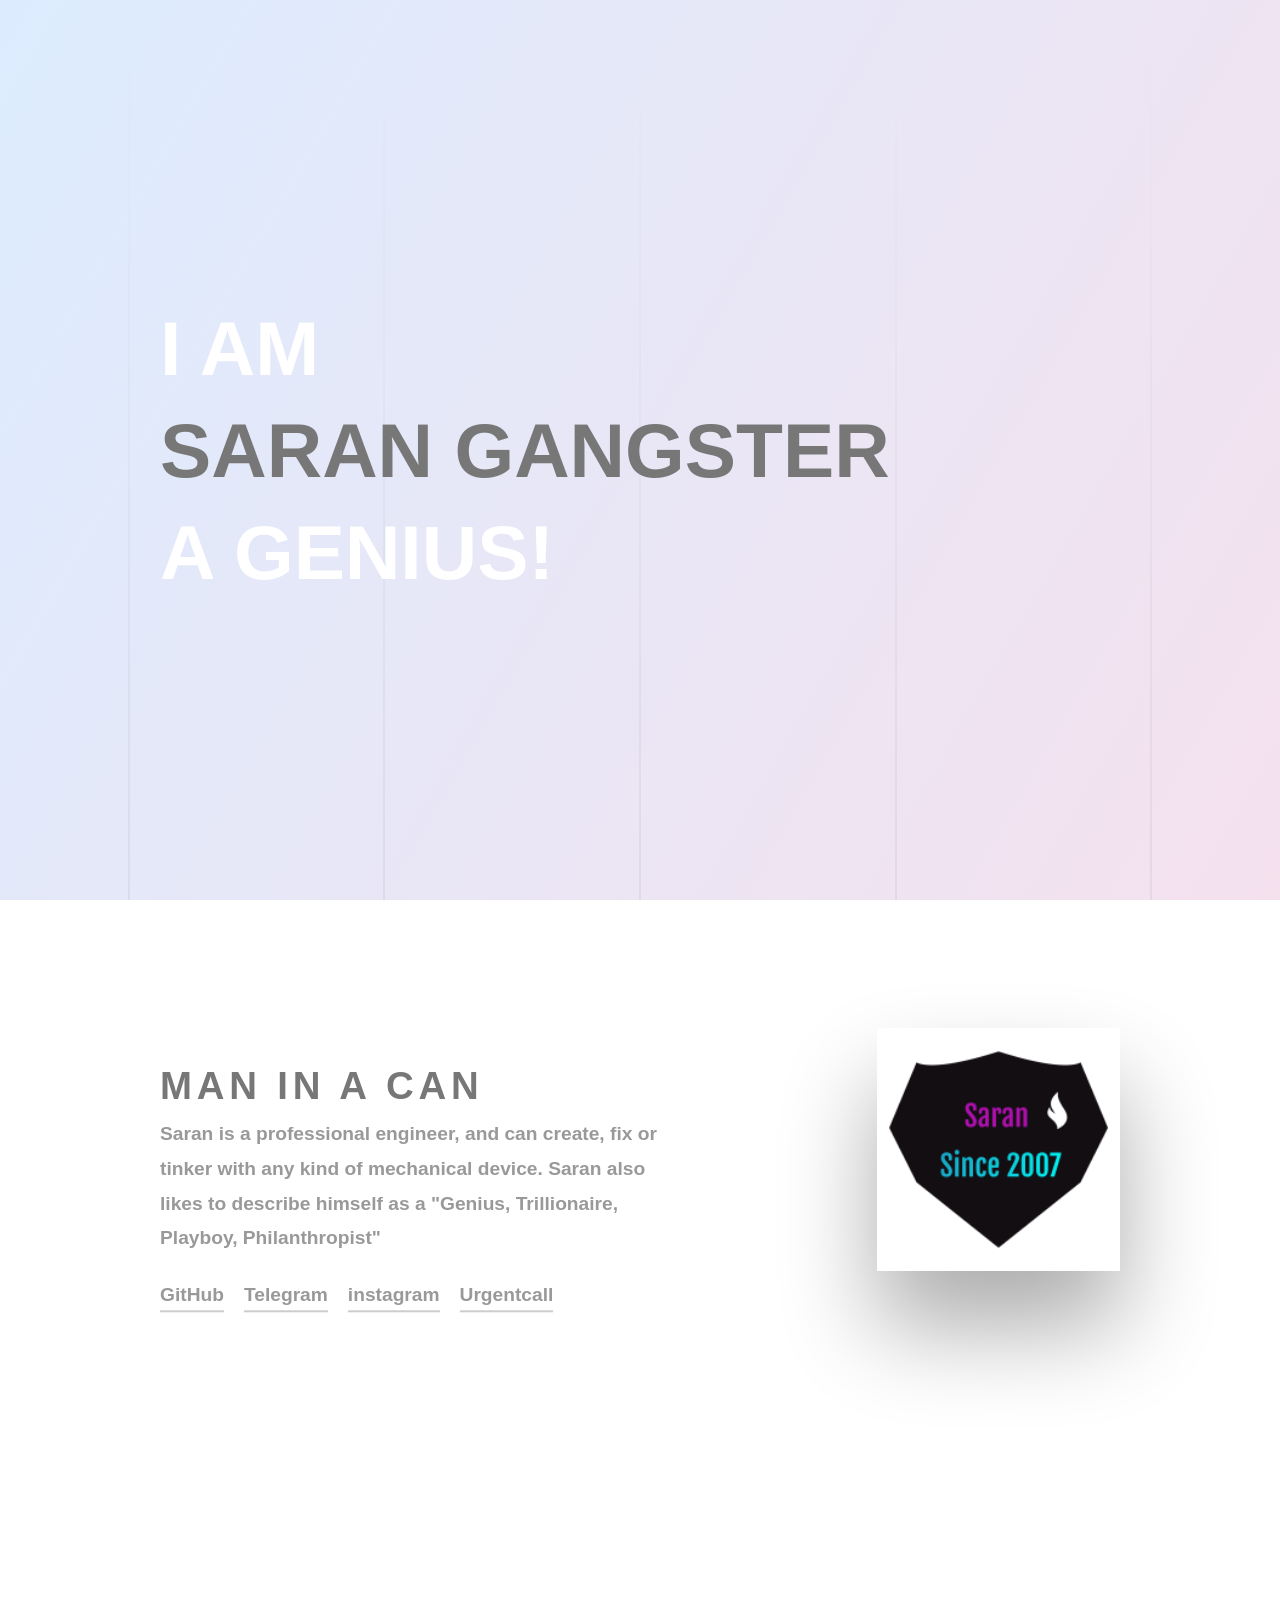
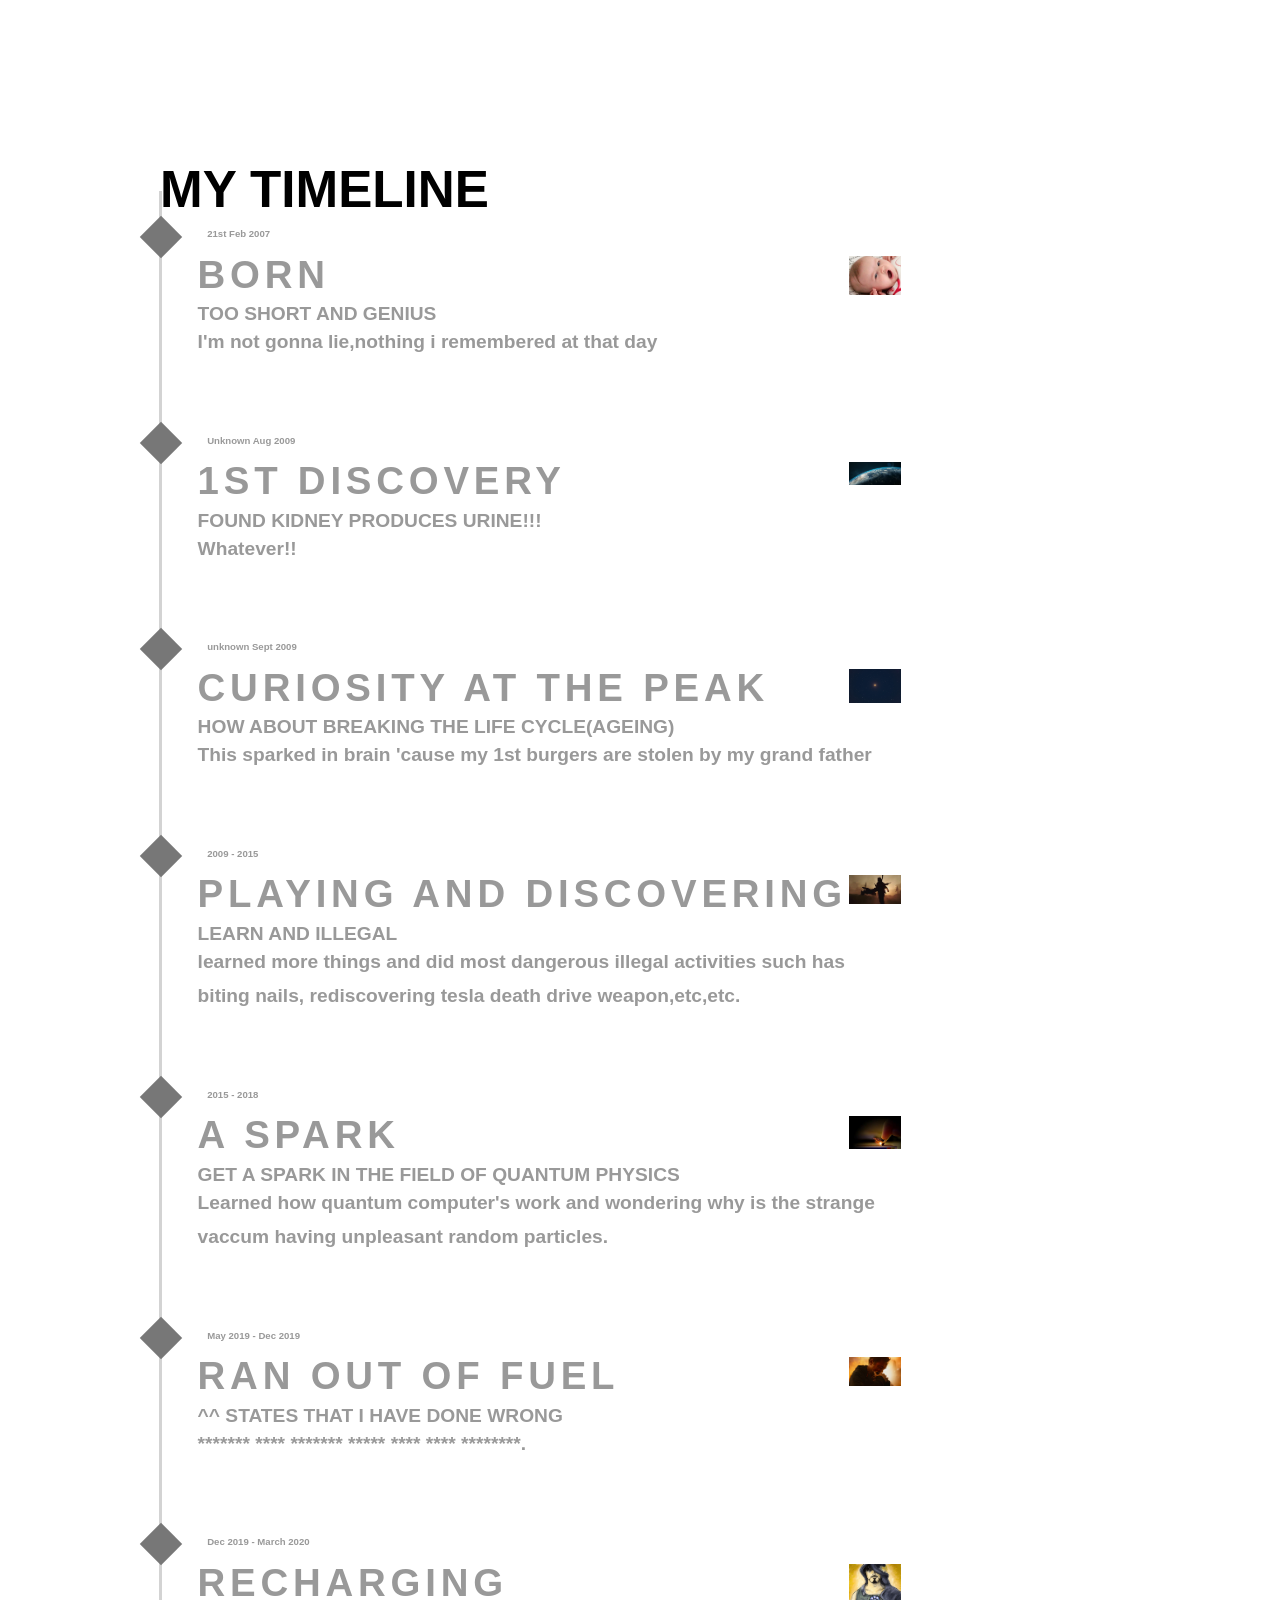
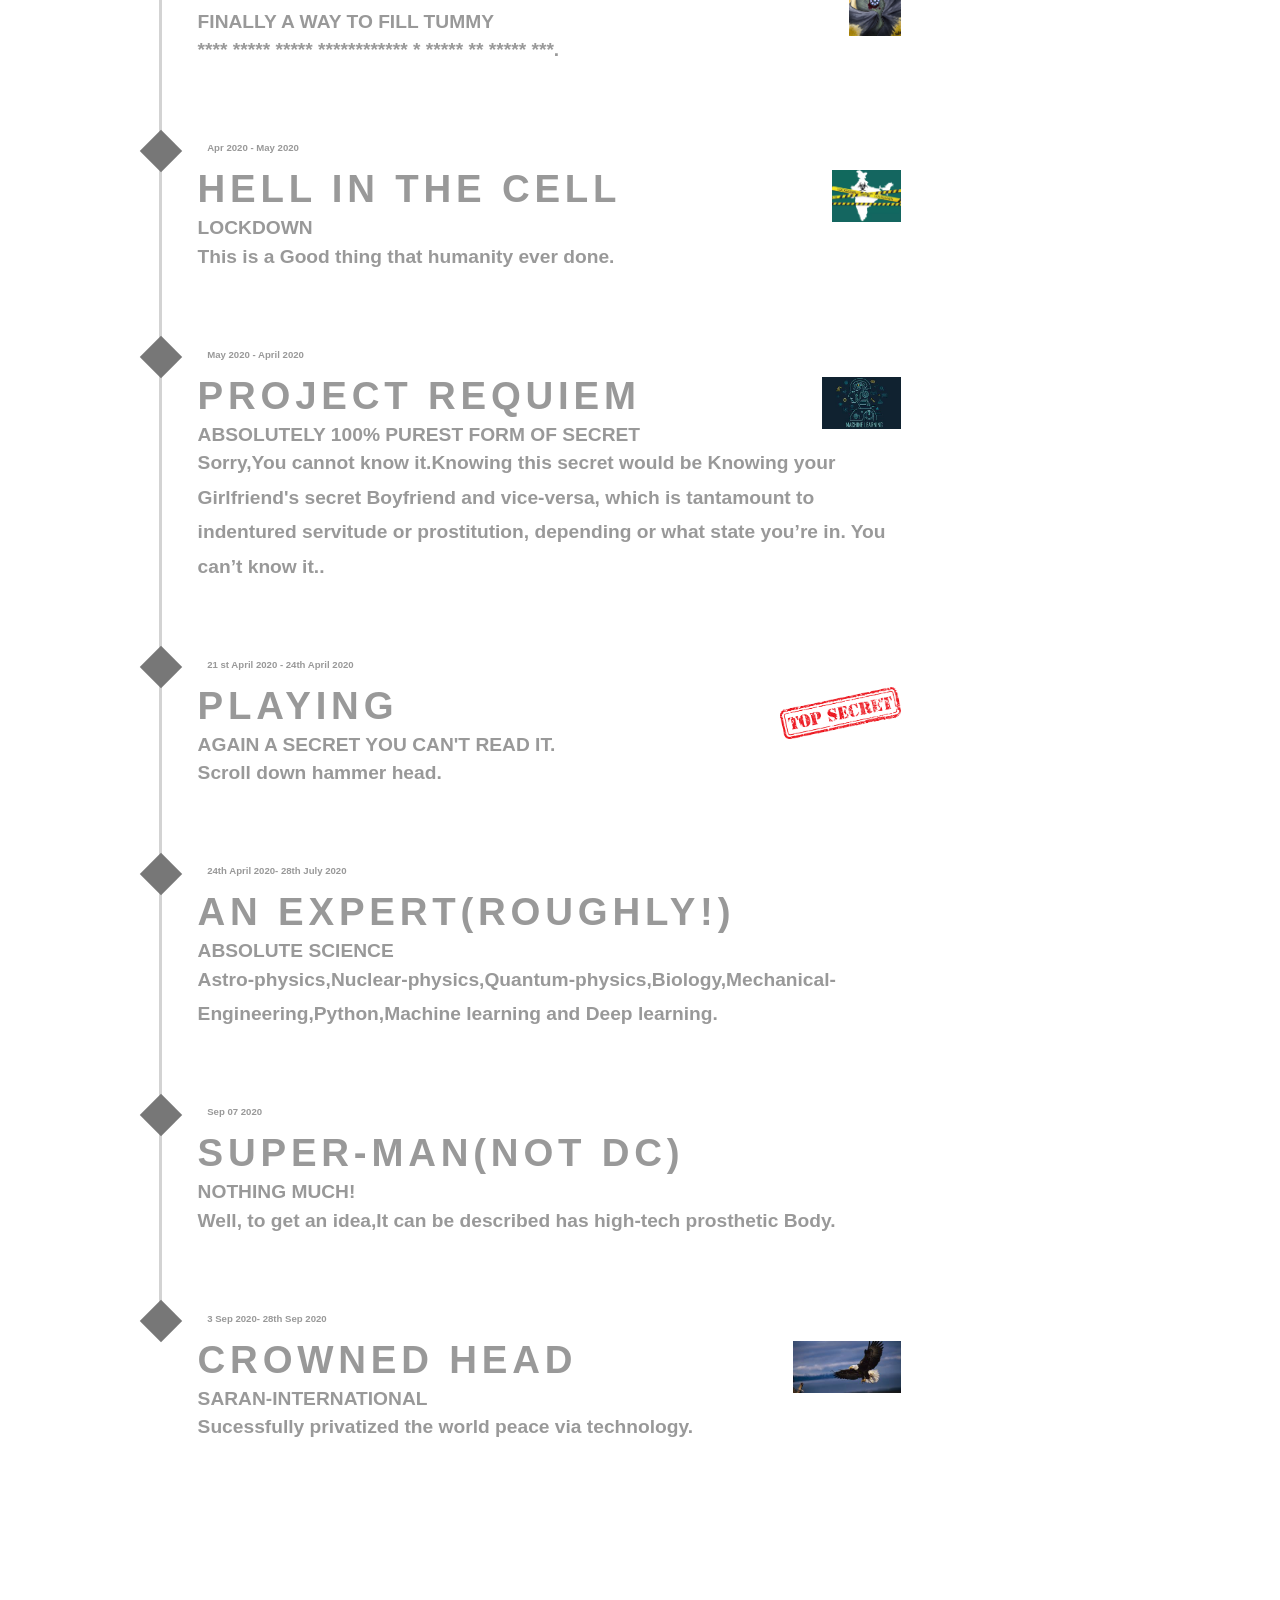
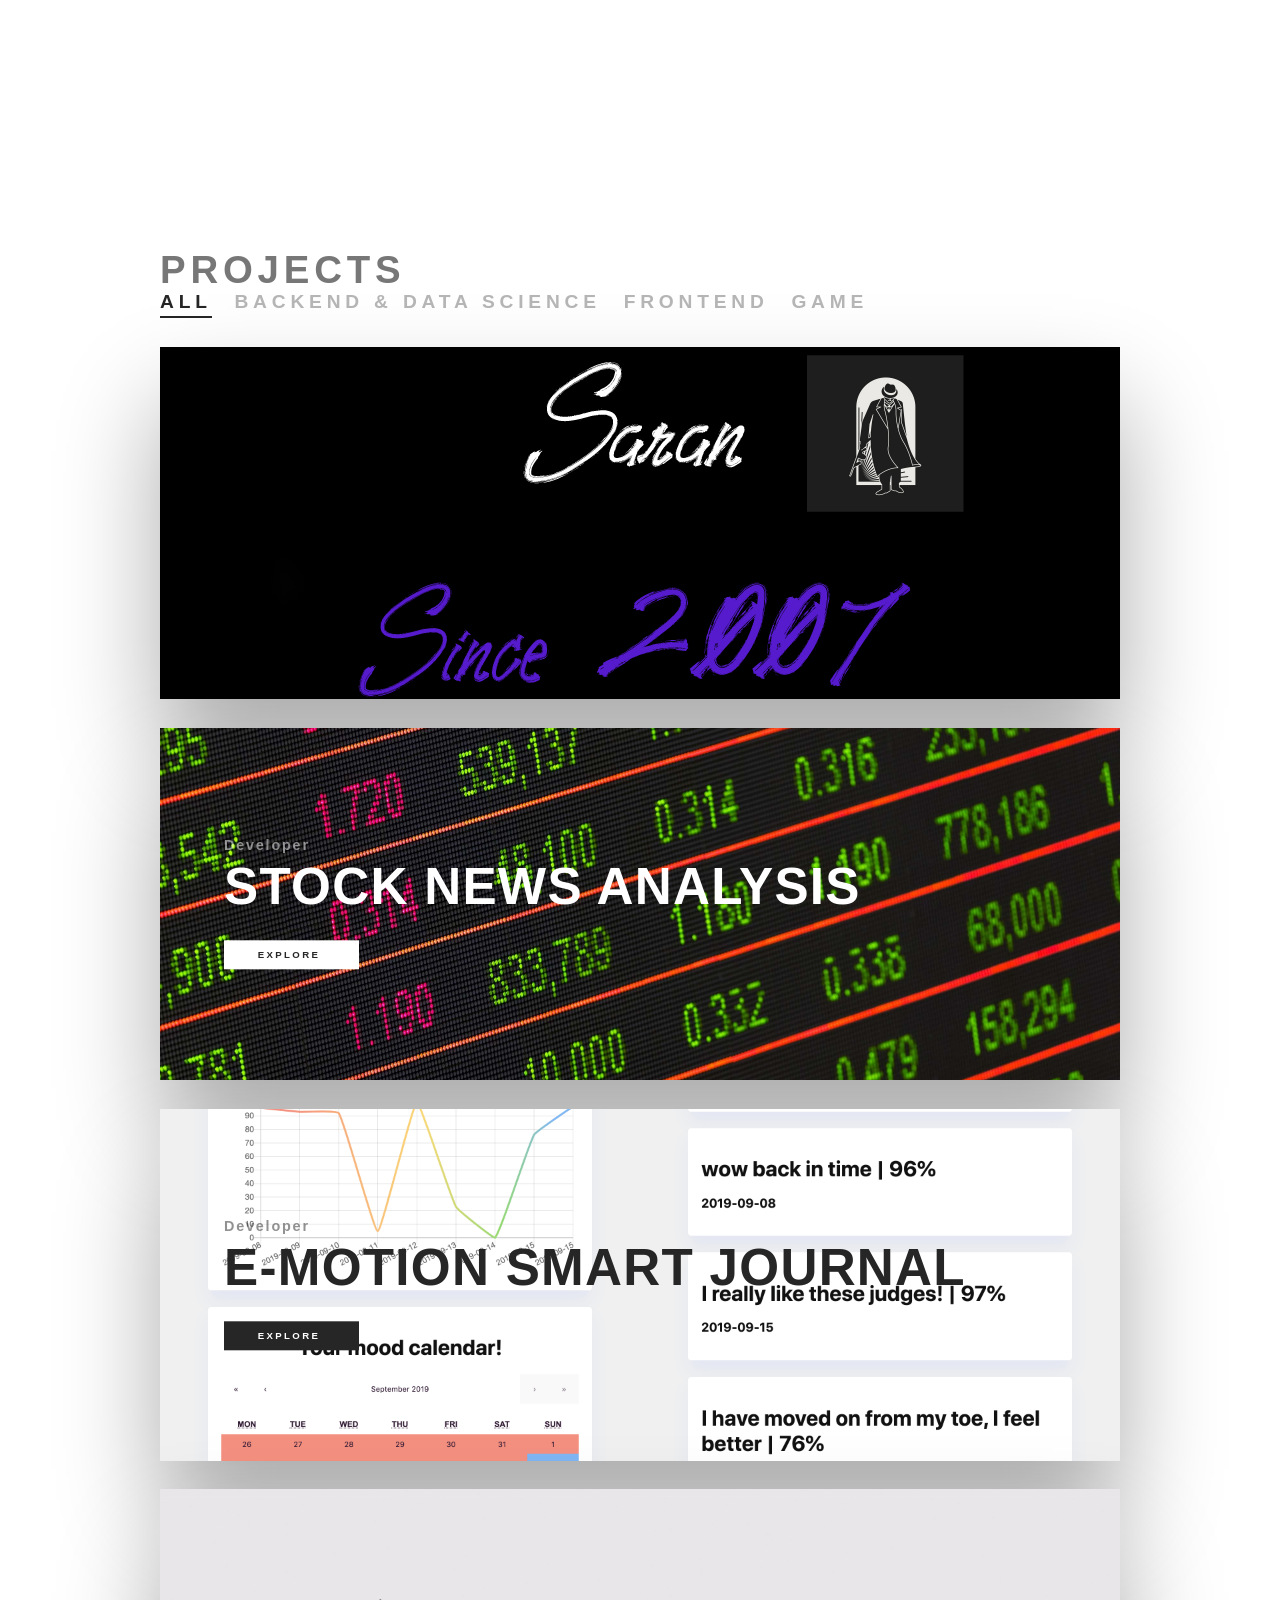
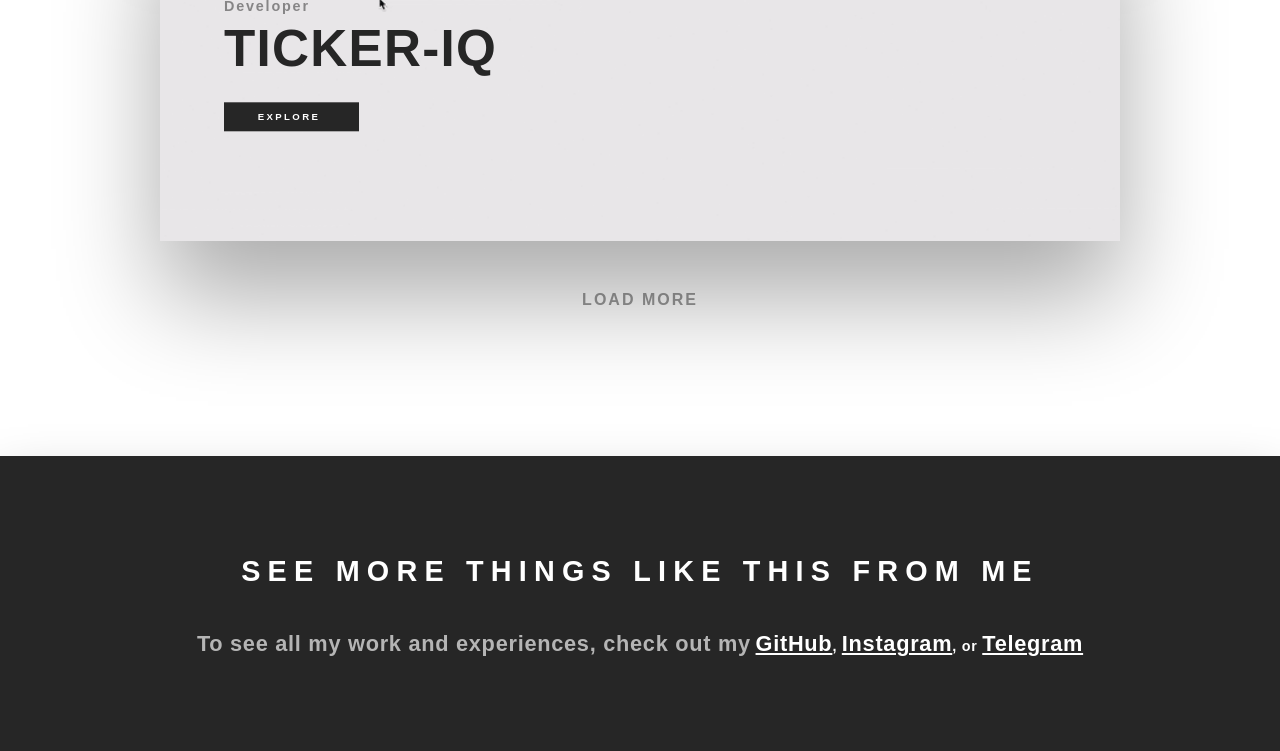
==== index.html @ ce233488 "Update index.html" ====
<!--stop reading my html, I know its spaghetti-->
<!doctype html>
<html class="no-js" lang="">
<head>
    <!-- Global site tag (gtag.js) - Google Analytics -->
    <script async src="https://www.googletagmanager.com/gtag/js?id=UA-133286804-1"></script>
    <script>
        window.dataLayer = window.dataLayer || [];

        function gtag() {
            dataLayer.push(arguments);
        }

        gtag('js', new Date());
        gtag('config', 'UA-133286804-1');
    </script>
    <meta charset="UTF-8">
    <title>Saran-Gangster</title>
    <link rel="apple-touch-icon" sizes="180x180" href="res/favicon/apple-touch-icon.png">
    <link rel="icon" type="image/png" sizes="32x32" href="res/favicon/favicon-32x32.png">
    <link rel="icon" type="image/png" sizes="16x16" href="res/favicon/favicon-16x16.png">
    <link rel="manifest" href="res/favicon/site.webmanifest">
    <!-- Open Graph data -->
    <meta property="og:title" content="Saran-Gangster"/>
    <meta property="og:description" content="I am basically a philanthropist!"/>
    <meta property="og:url" content="saran-gangster.github.io"/>
    <meta property="og:image" content="res/preview.png"/>
    <link rel="stylesheet" href="main.css">
    <!-- Typekit -->
    <script src="https://use.typekit.net/cxa4izu.js"></script>
    <script>try {
        Typekit.load({async: true});
    } catch (e) {
    }
    </script>
</head>
<body>
<div class="load"></div>


<section class="intro" id="intro">
    <div class="container vertical-center">
        <h1>I am</h1>
        <h1>Saran Gangster</h1>
        <h1>
            A Genius!
        </h1>
    </div>
</section>

<section class="about" id="about">
    <header>
        <h2 class="header" id="header-about">About</h2>
    </header>
    <div class="container">
        <div class="content vertical-center">
            <h2>Man in a Can</h2>
            <p>Saran is a professional engineer, and can create, fix or tinker with any kind of mechanical device. Saran also likes to describe himself as a "Genius, Trillionaire, Playboy, Philanthropist"</p>
            <a style="float:left" href="https://github.com/saran-gangster" target="_blank"><p>GitHub</p></a>
            <p style="float:left; width:20px"></p>
            <a style="float:left" href="https://telegram.me/sarangangster" target="_blank"><p>Telegram</p></a>
            <p style="float:left; width:20px"></p>
            <a style="float:left" href="https://www.instagram.com/saran_gangster/" target="_blank"><p>instagram</p></a>
            <p style="float:left; width:20px"></p>
            <a style="float:left" href="https://urgent-call.herokuapp.com" target="_blank"><p>Urgentcall</p></a>
        </div>
        <img class="hover" src="res/biggest_gangster.png">
    </div>
</section>


<section style="margin-top: 400px; margin-bottom: 500px" class="experience">
    <header>
        <h2 style="top:200px;" class="header">Experience</h2>
    </header>
    <div class="container">
        <ul class="timeline">
            <h1>My timeline</h1>
            <div class="timeline-event">
                <label class="timeline-event-icon"></label>
                <div class="timeline-event-copy">
                    <p class="timeline-event-thumbnail">21st Feb 2007</p>
                    <div style="margin-left: 10px;">
                        <img style="width:52px; height:auto; float:right" src="res/legend_born.png" alt="">
                        <h2 style="margin-bottom: 10px">Born</h2>
                        <h3 style="margin-bottom: -10px">Too short and genius</h3>
                        <p>I'm not gonna lie,nothing i remembered at that day</p>
                        <!--                        <p>JavaScript, Python, React, Blockchain, Node, AWS</p>-->
                    </div>
                </div>
            </div>
            <div class="timeline-event">
                <label class="timeline-event-icon"></label>
                <div class="timeline-event-copy">
                    <p class="timeline-event-thumbnail">Unknown Aug 2009</p>
                    <div style="margin-left: 10px;">
                        <img style="width:52px; height: auto;float: right" src="res/toobig.jpg" alt="">
                        <h2 style="margin-bottom: 10px">1st Discovery</h2>
                        <h3 style="margin-bottom: -10px">Found kidney produces urine!!!</h3>
                        <p>Whatever!!</p>
                    </div>
                </div>
            </div>
            <div class="timeline-event">
                <label class="timeline-event-icon"></label>
                <div class="timeline-event-copy">
                    <p class="timeline-event-thumbnail">unknown Sept 2009</p>
                    <div style="margin-left: 10px;">
                        <img style="width:52px; height:auto; float:right" src="res/stars.jpg" alt="">
                        <h2 style="margin-bottom: 10px">Curiosity at the peak</h2>
                        <h3 style="margin-bottom: -10px">How about breaking the life cycle(ageing)</h3>
                        <p>This sparked in brain 'cause my 1st burgers are stolen by my grand father</p>
                        <!--                        <p>JavaScript, Python, React, Blockchain, Node, AWS</p>-->
                    </div>
                </div>
            </div>
            
            <div class="timeline-event">
                <label class="timeline-event-icon"></label>
                <div class="timeline-event-copy">
                    <p class="timeline-event-thumbnail">2009 - 2015</p>
                    <div style="margin-left: 10px;">
                        <img style="width:52px; height:auto; float:right" src="res/illegal.jpg" alt="">
                        <h2 style="margin-bottom: 10px">Playing and discovering</h2>
                        <h3 style="margin-bottom: -10px">Learn and illegal</h3>
                        <p>learned more things and did most dangerous illegal activities such has biting nails, rediscovering tesla death drive weapon,etc,etc.</p>
                        <!--                        <p>JavaScript, Python, React, Blockchain, Node, AWS</p>-->
                    </div>
                </div>
            </div>

            <div class="timeline-event">
                <label class="timeline-event-icon"></label>
                <div class="timeline-event-copy">
                    <p class="timeline-event-thumbnail">2015 - 2018</p>
                    <div style="margin-left: 10px;">
                        <img style="width:52px; height:auto; float:right" src="res/spark.jpg" alt="">
                        <h2 style="margin-bottom: 10px">A Spark</h2>
                        <h3 style="margin-bottom: -10px">Get a spark in the field of Quantum Physics</h3>
                        <p>Learned how quantum computer's work and wondering why is the strange vaccum having unpleasant random particles.</p>
<!--                        <p>JavaScript, Python, React, Blockchain, Node, AWS</p>-->
                    </div>
                </div>
            </div>

            <div class="timeline-event">
                <label class="timeline-event-icon"></label>
                <div class="timeline-event-copy">
                    <p class="timeline-event-thumbnail">May 2019 - Dec 2019</p>
                    <div style="margin-left: 10px;">
                        <img style="width:52px; height:auto; float:right" src="res/defeat.jpg" alt="">
                        <h2 style="margin-bottom: 10px">Ran out of fuel</h2>
                        <h3 style="margin-bottom: -10px">^^ States that i have done wrong</h3>
                        <p>******* **** ******* ***** ****  ****   ********.</p>
<!--                        <p>Python, JavaScript, React, Flask, AWS</p>-->
                    </div>
                </div>
            </div>

            <div class="timeline-event">
                <label class="timeline-event-icon"></label>
                <div class="timeline-event-copy">
                    <p class="timeline-event-thumbnail">Dec 2019 - March 2020</p>
                    <div style="margin-left: 10px;">
                        <img style="width:52px; height:auto; float:right" src="res/reborn.jpg" alt="">
                        <h2 style="margin-bottom: 10px">Recharging</h2>
                        <h3 style="margin-bottom: -10px">Finally a way to fill tummy</h3>
                        <p>**** ***** *****  ************ * ***** ** ***** ***.</p>
<!--                        <p>Go, JavaScript, WebSockets, MongoDB</p>-->
                    </div>
                </div>
            </div>

            <div class="timeline-event">
                <label class="timeline-event-icon"></label>
                <div class="timeline-event-copy">
                    <p class="timeline-event-thumbnail">Apr 2020 - May 2020</p>
                    <div style="margin-left: 10px;">
                        <img style="height:52px; width:auto; float:right" src="res/lockdown.jpg" alt="">
                        <h2 style="margin-bottom: 10px">Hell in the cell</h2>
                        <h3 style="margin-bottom: -10px">Lockdown</h3>
                        <p>This is a Good thing that humanity ever done.</p>
<!--                        <p> Figma, PhotoShop, AutoSketch</p>-->
                    </div>
                </div>
            </div>

            <div class="timeline-event">
                <label class="timeline-event-icon"></label>
                <div class="timeline-event-copy">
                    <p class="timeline-event-thumbnail">May 2020 - April 2020</p>
                    <div style="margin-left: 10px;">
                        <img style="height:52px; width:auto; float:right" src="res/machine.jpg" alt="">
                        <h2 style="margin-bottom: 10px">Project Requiem</h2>
                        <h3 style="margin-bottom: -10px">Absolutely 100% purest form of secret</h3>
                        <p>Sorry,You cannot know it.Knowing this secret would be Knowing your Girlfriend's secret Boyfriend and vice-versa, which is tantamount to indentured servitude or prostitution, depending or what state you’re in. You can’t know it..</p>
<!--                        <p> Figma, PhotoShop, AutoSketch</p>-->
                    </div>
                </div>
            </div>

            <div class="timeline-event">
                <label class="timeline-event-icon"></label>
                <div class="timeline-event-copy">
                    <p class="timeline-event-thumbnail">21 st April 2020 - 24th April 2020</p>
                    <div style="margin-left: 10px;">
                        <img style="height:52px; width:auto; float:right" src="[data-uri]" alt="">
                        <h2 style="margin-bottom: 10px">PLAYING</h2>
                        <h3 style="margin-bottom: -10px">Again a Secret you can't read it.</h3>
                        <p>Scroll down hammer head.</p>
<!--                        <p> Figma, PhotoShop, AutoSketch</p>-->
                    </div>
                </div>
            </div>
            
            <div class="timeline-event">
                <label class="timeline-event-icon"></label>
                <div class="timeline-event-copy">
                    <p class="timeline-event-thumbnail">24th April 2020- 28th July 2020</p>
                    <div style="margin-left: 10px;">
                        <img style="height:52px; width:auto; float:right" src="https://www.biography.com/.image/t_share/MTY2Njc5MTIyNzY2OTk2NTM1/nikola_tesla_napoleon-sarony-public-domain-via-wikimedia-commons.jpg" alt="">
                        <h2 style="margin-bottom: 10px">An expert(roughly!)</h2>
                        <h3 style="margin-bottom: -10px">Absolute Science</h3>
                        <p>Astro-physics,Nuclear-physics,Quantum-physics,Biology,Mechanical-Engineering,Python,Machine learning and Deep learning.</p>
<!--                        <p> Figma, PhotoShop, AutoSketch</p>-->
                    </div>
                </div>
            </div>

            <div class="timeline-event">
                <label class="timeline-event-icon"></label>
                <div class="timeline-event-copy">
                    <p class="timeline-event-thumbnail">Sep 07 2020</p>
                    <div style="margin-left: 10px;">
                        <img style="height:52px; width:auto; float:right" src="https://www.porttechnology.org/wp-content/uploads/2019/06/nano_tech_the_future_of_container_shipping_1280_800_84_s_c1.jpg" alt="">
                        <h2 style="margin-bottom: 10px">Super-Man(Not DC)</h2>
                        <h3 style="margin-bottom: -10px">Nothing much!</h3>
                        <p>Well, to get an idea,It can be described has high-tech prosthetic Body.</p>
<!--                        <p>  margin-bottom: -250px Figma, PhotoShop, AutoSketch</p>-->
                    </div>
                </div>
            </div>
            
            <div class="timeline-event">
                <label class="timeline-event-icon"></label>
                <div class="timeline-event-copy">
                    <p class="timeline-event-thumbnail">3 Sep 2020- 28th Sep 2020</p>
                    <div style="margin-left: 10px; margin-bottom: -250px">
                        <img style="height:52px; width:auto; float:right" src="res/B2L.jpg" alt="">
                        <h2 style="margin-bottom: 10px">Crowned head</h2>
                        <h3 style="margin-bottom: -10px">Saran-International</h3>
                        <p>Sucessfully privatized the world peace via technology.</p>
<!--                        <p> Figma, PhotoShop, AutoSketch</p>-->
                    </div>
                </div>
            </div>

        </ul>
    </div>
</section>


<section class="projects" id="projects">
    <header>
        <h2 class="header" id="header-projects">Projects</h2>
    </header>
    <div class="container">
        <ul class="filter">
            <h2 style="color:#777777;">Projects</h2>
            <li class="active" id="filter-all" onclick="loadProjects('all')">All</li>
            <li id="filter-datascience" onclick="loadProjects('datascience')">Backend & Data Science</li>
            <li id="filter-frontend" onclick="loadProjects('frontend')">Frontend</li>
            <li id="filter-game" onclick="loadProjects('game')">Game</li>
        </ul>
        <div class="js-project--container">
        </div>
        <a class="load-more" onclick="loadProjects('all-more')">Load More</a>
    </div>
</section>


<section class="subscribe" id="subscribe">
    <div class="container">
        <h2>See more things like this from me</h2>
        <br>
        <br>
        <h4><span style="opacity: 0.66;font-size: 1.7rem">To see all my work and experiences, check out my</span>
            <a style="opacity:1;font-size: 1.7rem;color: white" href="https://github.com/saran-gangster" target="_blank">GitHub</a>,
            <a
                    href="https://www.instagram.com/saran_gangsterv2/?hl=en" style="color:white;font-size: 1.7rem;" target="_blank">Instagram</a>,
            or <a style="color:white;font-size: 1.7rem;" href="https://telegram.me/sarangangster" target="_blank">Telegram</a>
        </h4>
    </div>
</section>


<script src="https://code.jquery.com/jquery-1.12.0.min.js"></script>
<script src="js/projects.js"></script>
<script src="js/main.js"></script>
<script src="js/delay.js"></script>
</body>
</html>
---- main.css ----
html {
    overflow: scroll;
    overflow-x: hidden;
}
::-webkit-scrollbar {
    width: 0px;  /* Remove scrollbar space */
    background: transparent;  /* Optional: just make scrollbar invisible */
}

html {
    box-sizing: border-box;
}

*, *::after, *::before {
    box-sizing: inherit;
}

/*! normalize.css v4.1.1 | MIT License | github.com/necolas/normalize.css */
/**
 * 1. Change the default font family in all browsers (opinionated).
 * 2. Prevent adjustments of font size after orientation changes in IE and iOS.
 */
html {
    font-family: sans-serif;
    /* 1 */
    -ms-text-size-adjust: 100%;
    /* 2 */
    -webkit-text-size-adjust: 100%;
    /* 2 */
}

/**
 * Remove the margin in all browsers (opinionated).
 */
body {
    margin: 0;
}

/* HTML5 display definitions
   ========================================================================== */
/**
 * Add the correct display in IE 9-.
 * 1. Add the correct display in Edge, IE, and Firefox.
 * 2. Add the correct display in IE.
 */
article,
aside,
details,
figcaption,
figure,
footer,
header,
main,
menu,
nav,
section,
summary {
    /* 1 */
    display: block;
}

/**
 * Add the correct display in IE 9-.
 */
audio,
canvas,
progress,
video {
    display: inline-block;
}

/**
 * Add the correct display in iOS 4-7.
 */
audio:not([controls]) {
    display: none;
    height: 0;
}

/**
 * Add the correct vertical alignment in Chrome, Firefox, and Opera.
 */
progress {
    vertical-align: baseline;
}

/**
 * Add the correct display in IE 10-.
 * 1. Add the correct display in IE.
 */
template,
[hidden] {
    display: none;
}

/* Links
   ========================================================================== */
/**
 * 1. Remove the gray background on active links in IE 10.
 * 2. Remove gaps in links underline in iOS 8+ and Safari 8+.
 */
a {
    background-color: transparent;
    /* 1 */
    -webkit-text-decoration-skip: objects;
    /* 2 */
}

/**
 * Remove the outline on focused links when they are also active or hovered
 * in all browsers (opinionated).
 */
a:active,
a:hover {
    outline-width: 0;
}

/* Text-level semantics
   ========================================================================== */
/**
 * 1. Remove the bottom border in Firefox 39-.
 * 2. Add the correct text decoration in Chrome, Edge, IE, Opera, and Safari.
 */
abbr[title] {
    border-bottom: none;
    /* 1 */
    text-decoration: underline;
    /* 2 */
    text-decoration: underline dotted;
    /* 2 */
}

/**
 * Prevent the duplicate application of `bolder` by the next rule in Safari 6.
 */
b,
strong {
    font-weight: inherit;
}

/**
 * Add the correct font weight in Chrome, Edge, and Safari.
 */
b,
strong {
    font-weight: bolder;
}

/**
 * Add the correct font style in Android 4.3-.
 */
dfn {
    font-style: italic;
}

/**
 * Correct the font size and margin on `h1` elements within `section` and
 * `article` contexts in Chrome, Firefox, and Safari.
 */
h1 {
    font-size: 2em;
    margin: 0.67em 0;
}

/**
 * Add the correct background and color in IE 9-.
 */
mark {
    background-color: #ffffff;
    color: #ffffff;
}

/**
 * Add the correct font size in all browsers.
 */
small {
    font-size: 80%;
}

/**
 * Prevent `sub` and `sup` elements from affecting the line height in
 * all browsers.
 */
sub,
sup {
    font-size: 75%;
    line-height: 0;
    position: relative;
    vertical-align: baseline;
}

sub {
    bottom: -0.25em;
}

sup {
    top: -0.5em;
}

/* Embedded content
   ========================================================================== */
/**
 * Remove the border on images inside links in IE 10-.
 */
img {
    border-style: none;
}

/**
 * Hide the overflow in IE.
 */
svg:not(:root) {
    overflow: hidden;
}

/* Grouping content
   ========================================================================== */
/**
 * 1. Correct the inheritance and scaling of font size in all browsers.
 * 2. Correct the odd `em` font sizing in all browsers.
 */
code,
kbd,
pre,
samp {
    font-family: monospace, monospace;
    /* 1 */
    font-size: 1em;
    /* 2 */
}

/**
 * Add the correct margin in IE 8.
 */
figure {
    margin: 1em 40px;
}

/**
 * 1. Add the correct box sizing in Firefox.
 * 2. Show the overflow in Edge and IE.
 */
hr {
    box-sizing: content-box;
    /* 1 */
    height: 0;
    /* 1 */
    overflow: visible;
    /* 2 */
}

/* Forms
   ========================================================================== */
/**
 * 1. Change font properties to `inherit` in all browsers (opinionated).
 * 2. Remove the margin in Firefox and Safari.
 */
button,
input,
select,
textarea {
    font: inherit;
    /* 1 */
    margin: 0;
    /* 2 */
}

/**
 * Restore the font weight unset by the previous rule.
 */
optgroup {
    font-weight: bold;
}

/**
 * Show the overflow in IE.
 * 1. Show the overflow in Edge.
 */
button,
input {
    /* 1 */
    overflow: visible;
}

/**
 * Remove the inheritance of text transform in Edge, Firefox, and IE.
 * 1. Remove the inheritance of text transform in Firefox.
 */
button,
select {
    /* 1 */
    text-transform: none;
}

/**
 * 1. Prevent a WebKit bug where (2) destroys native `audio` and `video`
 *    controls in Android 4.
 * 2. Correct the inability to style clickable types in iOS and Safari.
 */
button,
html [type="button"],
[type="reset"],
[type="submit"] {
    -webkit-appearance: button;
    /* 2 */
}

/**
 * Remove the inner border and padding in Firefox.
 */
button::-moz-focus-inner,
[type="button"]::-moz-focus-inner,
[type="reset"]::-moz-focus-inner,
[type="submit"]::-moz-focus-inner {
    border-style: none;
    padding: 0;
}

/**
 * Restore the focus styles unset by the previous rule.
 */
button:-moz-focusring,
[type="button"]:-moz-focusring,
[type="reset"]:-moz-focusring,
[type="submit"]:-moz-focusring {
    outline: 1px dotted ButtonText;
}

/**
 * Change the border, margin, and padding in all browsers (opinionated).
 */
fieldset {
    border: 1px solid #c0c0c0;
    margin: 0 2px;
    padding: 0.35em 0.625em 0.75em;
}

/**
 * 1. Correct the text wrapping in Edge and IE.
 * 2. Correct the color inheritance from `fieldset` elements in IE.
 * 3. Remove the padding so developers are not caught out when they zero out
 *    `fieldset` elements in all browsers.
 */
legend {
    box-sizing: border-box;
    /* 1 */
    color: inherit;
    /* 2 */
    display: table;
    /* 1 */
    max-width: 100%;
    /* 1 */
    padding: 0;
    /* 3 */
    white-space: normal;
    /* 1 */
}

/**
 * Remove the default vertical scrollbar in IE.
 */
textarea {
    overflow: auto;
}

/**
 * 1. Add the correct box sizing in IE 10-.
 * 2. Remove the padding in IE 10-.
 */
[type="checkbox"],
[type="radio"] {
    box-sizing: border-box;
    /* 1 */
    padding: 0;
    /* 2 */
}

/**
 * Correct the cursor style of increment and decrement buttons in Chrome.
 */
[type="number"]::-webkit-inner-spin-button,
[type="number"]::-webkit-outer-spin-button {
    height: auto;
}

/**
 * 1. Correct the odd appearance in Chrome and Safari.
 * 2. Correct the outline style in Safari.
 */
[type="search"] {
    -webkit-appearance: textfield;
    /* 1 */
    outline-offset: -2px;
    /* 2 */
}

/**
 * Remove the inner padding and cancel buttons in Chrome and Safari on OS X.
 */
[type="search"]::-webkit-search-cancel-button,
[type="search"]::-webkit-search-decoration {
    -webkit-appearance: none;
}

/**
 * Correct the text style of placeholders in Chrome, Edge, and Safari.
 */
::-webkit-input-placeholder {
    color: inherit;
    opacity: 0.54;
}

/**
 * 1. Correct the inability to style clickable types in iOS and Safari.
 * 2. Change font properties to `inherit` in Safari.
 */
::-webkit-file-upload-button {
    -webkit-appearance: button;
    /* 1 */
    font: inherit;
    /* 2 */
}

.vertical-center {
    position: relative;
    top: 50%;
    -webkit-transform: translateY(-50%);
    -moz-transform: translateY(-50%);
    -ms-transform: translateY(-50%);
    -o-transform: translateY(-50%);
    transform: translateY(-50%);
}

.hover {
    box-shadow: 0 4.375em 7.5em rgba(0, 0, 0, 0.33);
}

.display-none {
    display: none !important;
}

html, body {
    width: 100%;
    height: 100%;
    margin: 0;
    padding: 0;
    background-color: #DCECFE;
    background: -webkit-linear-gradient(-450deg, transparent, rgba(0, 0, 0, 0.05)) repeat-y, -webkit-linear-gradient(-450deg, transparent, rgba(0, 0, 0, 0.05)) repeat-y, -webkit-linear-gradient(-450deg, transparent, rgba(0, 0, 0, 0.05)) repeat-y, -webkit-linear-gradient(-450deg, transparent, rgba(0, 0, 0, 0.05)) repeat-y, -webkit-linear-gradient(-450deg, transparent, rgba(0, 0, 0, 0.05)) repeat-y, -webkit-linear-gradient(-390deg, #DCECFE 0%, #F5E1EE 100%) no-repeat;
    background: linear-gradient(180deg, transparent, rgba(0, 0, 0, 0.05)) repeat-y, linear-gradient(180deg, transparent, rgba(0, 0, 0, 0.05)) repeat-y, linear-gradient(180deg, transparent, rgba(0, 0, 0, 0.05)) repeat-y, linear-gradient(180deg, transparent, rgba(0, 0, 0, 0.05)) repeat-y, linear-gradient(180deg, transparent, rgba(0, 0, 0, 0.05)) repeat-y, linear-gradient(120deg, #DCECFE 0%, #F5E1EE 100%) no-repeat;
    background-position: 10%, 30%, 50%, 70%, 90%, 0;
    background-size: 2px auto, 2px auto, 2px auto, 2px auto, 2px auto, 100% auto;
    background-attachment: fixed;
}

.intro {
    width: 100%;
    height: 100%;
    color: #FFFFFF; /*intro text colour*/
}

.intro h1 {
    font-size: 7.25em;
    line-height: 1.33;
}

@media screen and (max-width: 87.5em) {
    .intro h1 {
        font-size: 6em;
    }
}

@media screen and (max-width: 61.625em) {
    .intro h1 {
        font-size: 5em;
    }
}

@media screen and (max-width: 33.75em) {
    .intro h1 {
        font-size: 4.5em;
    }
}

.intro h1:nth-child(2) {
    color: #777777;
}

/*"ian" text colour*/
.intro h1:nth-child(2) span {
    text-shadow: 0 0.25em 0.75em rgba(0, 0, 0, 0.25);
}

.intro span {
    position: relative;
    display: inline-block;
    width: 1.125em;
    text-transform: uppercase;
    text-align: center;
}

@media screen and (max-width: 61.625em) {
    .intro {
        padding: 0 3.5em;
    }
}

.about {
    height: 26.25em;
    margin: 10em 0;
    color: #777777;
}

.about .container {
    height: 100%;
}

.about .content {
    float: left;
}

.about p {
    max-width: 27.5em;
    color: #999999;
}

.about a {
    display: block;
    text-decoration: none;
}

.about a p {
    display: inline-block;
    padding: 0;
    line-height: 1.6;
    border-bottom: 0.125em solid #CCCCCC;
}

.about img {
    width: 19em;
    height: auto;
    float: right;
    position: relative;
}

/*for project page text*/
#project-content {
    top: 0%;
    -webkit-transform: translateY(0%);
    -moz-transform: translateY(0%);
    -ms-transform: translateY(0%);
    -o-transform: translateY(0%);
    transform: translateY(0%);
}

@media screen and (max-width: 61.625em) {
    .about {
        height: 60em;
        margin: 0 0 10em 0;
    }

    .about .content {
        position: relative;
        top: 0;
        -webkit-transform: translateY(0);
        -moz-transform: translateY(0);
        -ms-transform: translateY(0);
        -o-transform: translateY(0);
        transform: translateY(0);
        float: none;
        padding: 0 3.5em;
    }

    .about .content h2 {
        font-size: 2.25em;
        text-align: center;
    }

    .about .content p {
        margin-left: auto;
        margin-right: auto;
    }

    .about .content a {
        text-align: center;
    }

    .about img {
        float: none;
        display: block;
        margin: 8em auto 0 auto;
        text-align: center;
    }
}

.projects {
    margin: 20em 0 5em 0;
}

.load-more {
    display: block;
    width: 100%;
    margin: 3em auto 1.125em auto;
    color: #999999;
    font-size: 1.25em;
    font-weight: 700;
    letter-spacing: 0.125em;
    text-align: center;
    text-transform: uppercase;
    text-decoration: none;
    cursor: pointer;
    -webkit-transition: all, 175ms;
    -moz-transition: all, 175ms;
    transition: all, 175ms;
}

.load-more:hover {
    color: #777777;
}

.more-work,
.contact h3 {
    margin: 2.25em auto 0 auto;
    color: #777777;
    letter-spacing: 0.05em;
    line-height: 1.6;
    text-align: center;
    text-transform: none;
}

.more-work a,
.contact h3 a {
    text-decoration: none;
    border-bottom: 2px solid #555555;
}

.isLoaded {
    margin-top: 6em;
}

.contact {
    padding: 1.25em 0 7.5em 0;
}

@media screen and (max-width: 61.625em) {
    .contact {
        padding: 1.25em 3.5em 7.5em 3.5em;
    }
}

.container {
    width: 80%;
    max-width: 75em;
    margin: 0 auto;
}

@media screen and (max-width: 87.5em) {
    .container {
        width: 90%;
    }
}

@media screen and (max-width: 61.625em) {
    .container {
        width: 100%;
    }
}

html {
    font: 800 normal 100%/1.4 "proxima-nova", "brandon-grotesque", sans-serif;
}

@media screen and (max-width: 100em) {
    html {
        font-size: 90%;
    }
}

@media screen and (max-width: 87.5em) {
    html {
        font-size: 80%;
    }
}

@media screen and (max-width: 61.625em) {
    html {
        font-size: 70%;
    }
}

@media screen and (max-width: 33.75em) {
    html {
        font-size: 60%;
    }
}

h2,
h3,
h4,
h5,
h6 {
    margin: 0;
    padding: 0;
    font-family: "proxima-nova", "brandon-grotesque", sans-serif;
    font-weight: 700;
    line-height: 1;
}

h1 {
    margin: 0;
    padding: 0;
    font-family: "proxima-nova", "brandon-grotesque", sans-serif;
    font-size: 4em;
    font-weight: 800;
    line-height: 1;
    text-transform: uppercase;
}

h2 {
    font-size: 3em;
    letter-spacing: 0.125em;
    text-transform: uppercase;
}

h3 {
    font-size: 1.5em;
    text-transform: uppercase;
}

h4 {
    font-size: 1.125em;
}

p {
    max-width: 37.5em;
    margin: 0.625em 0;
    padding: 0;
    font-family: "proxima-nova", "brandon-grotesque", sans-serif;
    font-size: 1.5em;
    font-weight: 600;
    line-height: 1.8;
}

a {
    color: #262626;
    text-decoration: underline;
}

.load {
    position: fixed;
    top: 0;
    right: 0;
    bottom: 0;
    left: 0;
    z-index: 1000000;
    width: 100%;
    height: 100%;
    background: #FFFFFF;
    animation-name: fadeOut;
    animation-delay: 1500ms;
    animation-duration: 1500ms;
    animation-fill-mode: both;
}

@keyframes fadeOut {
    from {
        display: none;
        opacity: 1;
    }
    to {
        opacity: 0;
    }
}

@media screen and (max-width: 61.625em) {
    .projects .container {
        width: 100%;
        max-width: 100%;
    }
}

/*.project {*/
/*position: relative;*/
/*top: 0em;*/
/*width: 44%;*/
/*height: 27.5em;*/
/*margin: 2.25em 2.25em;*/
/*float: left;*/
/*padding: 0;*/
/*animation-name: fadeInUp;*/
/*animation-duration: 1s;*/
/*animation-fill-mode: both;*/
/*box-shadow: 0 4.375em 7.5em rgba(0, 0, 0, 0.33);*/
/*}*/

.project {
    position: relative;
    top: 0em;
    width: 100%;
    height: 27.5em;
    margin: 2.25em auto;
    padding: 0;
    animation-name: fadeInUp;
    animation-duration: 1s;
    animation-fill-mode: both;
    box-shadow: 0 4.375em 7.5em rgba(0, 0, 0, 0.33);
}

.project .overlay {
    display: block;
    width: 100%;
    height: 100%;
    padding: 0 5em;
    text-decoration: none;
    color: #FFFFFF;
    background-color: transparent;
    background-image: -webkit-linear-gradient(transparent, transparent);
    background-image: linear-gradient(transparent, transparent);
    -webkit-transition: all 175ms ease;
    -moz-transition: all 175ms ease;
    transition: all 175ms ease;
}

@media screen and (max-width: 61.625em) {
    .project .overlay {
        padding: 0 3.5em;
    }
}

.project h4 {
    margin: 0 0 0.625em 0;
    font-weight: 700;
    letter-spacing: 0.125em;
    opacity: 0.50;
}

.project h1 {
    font-weight: 700;
    letter-spacing: 0.025em;
    margin: 0 0 0.125em 0;
}

.project p {
    max-height: 0em;
    margin: 0;
    overflow: hidden;
    opacity: 0.50;
    -webkit-transition: max-height, 175ms;
    -moz-transition: max-height, 175ms;
    transition: max-height, 175ms;
}

.project button {
    margin: 2.25em 0 0 0;
}

.project button span.arrow {
    display: inline-block;
    width: 1.25em;
    height: 0.6875em;
    margin: 0 0 0 -1.25em;
    content: "";
    opacity: 0;
    -webkit-transition: all, 175ms;
    -moz-transition: all, 175ms;
    transition: all, 175ms;
    transition-delay: 175ms;
}

.project:hover p {
    max-height: 4.5em;
}

.project:hover span.arrow {
    margin-left: 0;
    background-position: right center;
    opacity: 1;
}

@media screen and (max-width: 61.625em) {
    .project {
        height: 37.5em;
        margin: 0 auto;
    }

    .project .container {
        width: 100%;
    }

    .project p {
        max-height: 8em;
    }

    .project span.arrow {
        margin-left: 0 !important;
        background-position: right center !important;
        opacity: 1 !important;
    }

    .project:first-of-type {
        margin-top: 2.25em;
    }

    .project:last-of-type {
        margin-bottom: 2.25em;
    }
}

.p-dark .overlay {
    color: #262626;
}

.p-dark button {
    background-color: #262626;
    color: #FFFFFF;
}

.p-dark span.arrow {
    background: url("res/arrows/arrow-white.svg") no-repeat -1.25em center;
    background-size: cover;
}

.p-dark:hover .overlay {
    background-color: rgba(255, 255, 255, 0.5);
    background-image: -webkit-linear-gradient(rgba(255, 255, 255, 0.5), transparent);
    background-image: linear-gradient(rgba(255, 255, 255, 0.5), transparent);
}

@media screen and (max-width: 61.625em) {
    .p-dark .overlay {
        background-color: rgba(255, 255, 255, 0.5);
        background-image: -webkit-linear-gradient(rgba(255, 255, 255, 0.5), transparent);
        background-image: linear-gradient(rgba(255, 255, 255, 0.5), transparent);
    }
}

.p-light .overlay {
    color: #FFFFFF;
}

.p-light span.arrow {
    background: url("res/arrows/arrow.svg") no-repeat -1.25em center;
    background-size: cover;
}

.p-light:hover .overlay {
    background-color: rgba(0, 0, 0, 0.25);
    background-image: -webkit-linear-gradient(rgba(0, 0, 0, 0.25), transparent);
    background-image: linear-gradient(rgba(0, 0, 0, 0.25), transparent);
}

@media screen and (max-width: 61.625em) {
    .p-light .overlay {
        background-color: rgba(0, 0, 0, 0.25);
        background-image: -webkit-linear-gradient(rgba(0, 0, 0, 0.25), transparent);
        background-image: linear-gradient(rgba(0, 0, 0, 0.25), transparent);
    }
}
#Saran {
    background: url("res/projects/title/Saran-Since2007.jpg") no-repeat center center;
    background-size: cover;
}
#p-Urgentcall {
    background: url("res/projects/Urgentcall/Urgentcall.png") no-repeat center center;
    background-size: cover;
}
}
#p-OS {
    background: url("res/projects/OS/OS1.png") no-repeat center center;
    background-size: cover;
}
#p-stock-news-analysis {
    background: url("res/projects/stock-news-analysis/StockNewsAnalysis0.jpg") no-repeat center center;
    background-size: cover;
}

#p-optimo {
    background: url("res/projects/optimo/Optimo2.png") no-repeat center center;
    background-size: cover;
}

#p-ticker-iq {
    background: url("res/projects/ticker-iq/Ticker-iQ3.gif") no-repeat center center;
    background-size: cover;
}

#p-bubblesort-demonstration {
    background: url("res/projects/bubblesort-demonstration/BubblesortDemonstration1.gif") no-repeat center center;
    background-size: cover;
}

#p-pixel-shooter {
    background: url("res/projects/pixel-shooter/PixelShooter1.png") no-repeat center center;
    background-size: cover;
}

#p-recursive-trees {
    background: url("res/projects/recursive-trees/RecursiveTrees1.gif") no-repeat center center;
    background-size: cover;
}

#p-tron-pong {
    background: url("res/projects/tron-pong/TronPong1.gif") no-repeat center center;
    background-size: cover;
}

#p-colour-match {
    background: url("res/projects/colour-match/ColourMatch1.png") no-repeat center center;
    background-size: cover;
}

#p-sorting-comparison {
    background: url("res/projects/sorting-comparison/SortingComparison2.jpg") no-repeat center center;
    background-size: cover;
}

#p-koch-curve {
    background: url("res/projects/koch-curve/KochCurve4.png") no-repeat center center;
    background-size: cover;
}

#p-article-summary-deep-learning {
    background: url("res/projects/article-summary-deep-learning/article-summary-deep-learning5.png") no-repeat center center;
    background-size: cover;
}

#p-colour-game {
    background: url("res/projects/colour-game/colour-game1.gif") no-repeat center center;
    background-size: cover;
}

#p-beat-visualizer {
    background: url("res/projects/beat-visualizer/B1.png") no-repeat center center;
    background-size: cover;
}

#p-beautiful-todo {
    background: url("res/projects/beautiful-todo/todo.png") no-repeat center center;
    background-size: cover;
}


#p-ai-chatbot {
    background: url("/res/projects/Meena/sample.png") no-repeat center center;
    background-size: cover;
}

#p-apex-tower-defense {
    background: url("res/projects/apex-tower-defense/apex-tower-defense3.gif") no-repeat center center;
    background-size: cover;
}

#p-asteroids{
    background: url("res/projects/asteroids/asteroids1.gif") no-repeat center center;
    background-size: cover;
}

#p-space-invaders{
    background: url("res/projects/space-invaders/space-invaders1.gif") no-repeat center center;
    background-size: cover;
}

#p-e-motion-smart-journal{
    background: url("res/projects/e-motion-smart-journal/e-motion-smart-journal2.png") no-repeat center center;
    background-size: cover;
}
#w-deloitte{
    background: url("https://i.ytimg.com/vi/2wOOfGP0GKc/maxresdefault.jpg") no-repeat center center;
    background-size: cover;
}
#w-renook{
    background: url("https://i.ytimg.com/vi/2wOOfGP0GKc/maxresdefault.jpg") no-repeat center center;
    background-size: cover;
}

@keyframes fadeInUp {
    from {
        opacity: 0;
        transform: translate3d(0, 100%, 0);
    }
    to {
        opacity: 1;
        transform: none;
    }
}

.fadeInUp {
    animation-name: fadeInUp;
    animation-duration: 1s;
    animation-fill-mode: both;
}

.project:nth-child(1) {
    z-index: 10;
    animation-delay: 300ms;
}

.project:nth-child(2) {
    z-index: 20;
    animation-delay: 425ms;
}

.project:nth-child(3) {
    z-index: 30;
    animation-delay: 550ms;
}

.project:nth-child(4) {
    z-index: 40;
    animation-delay: 675ms;
}

.project:nth-child(5) {
    z-index: 50;
    animation-delay: 800ms;
}

.project:nth-child(6) {
    z-index: 60;
    animation-delay: 925ms;
}

.project:nth-child(7) {
    z-index: 60;
    animation-delay: 1050ms;
}

.project:nth-child(8) {
    z-index: 60;
    animation-delay: 1175ms;
}

.project:nth-child(9) {
    z-index: 60;
    animation-delay: 1300ms;
}

.project:nth-child(10) {
    z-index: 60;
    animation-delay: 1425ms;
}

.project:nth-child(11) {
    z-index: 60;
    animation-delay: 1550ms;
}

.project:nth-child(12) {
    z-index: 60;
    animation-delay: 1675ms;
}

.project:nth-child(13) {
    z-index: 60;
    animation-delay: 1800ms;
}


.subscribe {
    margin: 11.25em 0 5em 0;
    padding: 7.5em 0;
    text-align: center;
    background: #262626;
    color: #FFFFFF;
    box-shadow: 0 2.5em 4.375em rgba(0, 0, 0, 0.33); }
.subscribe h2 {
    margin-bottom: 0.25em;
    font-size: 2.25em;
    letter-spacing: 0.25em;
    line-height: 1.33; }
@media screen and (max-width: 61.625em) {
    .subscribe h2 {
        margin-bottom: 0.75em; } }
.subscribe h4,
.subscribe h5 {
    font-weight: 600;
    letter-spacing: 0.05em;
    /*opacity: 0.66; */
}
.subscribe #mce-responses {
    margin: 1.125em auto;
    font-size: 1em;
    font-weight: 600;
    text-align: center;
    letter-spacing: 0.05em; }
.subscribe #mce-responses #mce-error-response {
    color: #e74c3c; }
.subscribe #mce-responses #mce-success-response {
    color: #2ecc71; }
.subscribe #mce-responses a {
    display: none; }
@media screen and (max-width: 61.625em) {
    .subscribe {
        padding: 7.5em 3.5em; } }




button {
    width: 14.0625em;
    height: 3em;
    margin: 0;
    padding: 0;
    font-family: "proxima-nova", "brandon-grotesque", sans-serif;
    font-size: 0.75em;
    font-weight: 700;
    letter-spacing: 0.25em;
    text-align: center;
    text-transform: uppercase;
    background-color: #FFFFFF;
    color: #262626;
    border: 0;
    outline: none;
}

form {
    margin: 2.25em auto 1em;
    font-size: 1.25em;
}

form button {
    border: 0.1875em solid #FFFFFF;
    cursor: pointer;
}

form button:hover {
    background: #262626;
    color: #FFFFFF;
    -webkit-transition: all, 175ms;
    -moz-transition: all, 175ms;
    transition: all, 175ms;
}

@media screen and (max-width: 33.75em) {
    form button {
        width: 26.25em;
        margin: 0.5em auto 0 auto;
    }
}

input {
    width: 26.25em;
    height: 3em;
    margin: 0;
    padding: 0 1.5em;
    font-family: "proxima-nova", "brandon-grotesque", sans-serif;
    font-size: 0.75em;
    font-weight: 700;
    letter-spacing: 0.25em;
    line-height: 3em;
    text-align: left;
    text-transform: uppercase;
    background-color: #FFFFFF;
    color: #262626;
    border: 0;
    outline: none;
}

ul.filter {
    margin: 0;
    padding: 0;
    list-style: none;
}

ul.filter li {
    display: inline-block;
    margin: 0 1em 0 0;
    font-size: 1.5em;
    font-weight: 700;
    letter-spacing: 0.25em;
    text-transform: uppercase;
    color: #262626;
    opacity: 0.33;
    cursor: pointer;
}

ul.filter li:hover, ul.filter li.active {
    opacity: 1;
    border-bottom: 2px solid #262626;
}

@media screen and (max-width: 61.625em) {
    ul.filter {
        text-align: center;
    }
}

.featured {
    width: 100%;
    max-width: 37.5em;
    margin: 2.5em auto 17.5em auto;
    padding: 0 1em;
    font-size: 1.125em;
    text-align: center;
    color: #777777;
}

.featured h4 {
    font-weight: 600;
}

.featured .column {
    float: left;
    display: block;
    margin-right: 2.35765%;
    width: 48.82117%;
}

.featured .column:last-child {
    margin-right: 0;
}

.featured ul {
    list-style: none;
    margin: 0;
    padding: 0;
}

.featured li {
    margin: 1em 0;
}

.featured li a {
    font-weight: 600;
    text-decoration: none;
    color: #777777;
    border-bottom: 2px solid rgba(0, 0, 0, 0.15);
    -webkit-transition: all, 175ms;
    -moz-transition: all, 175ms;
    transition: all, 175ms;
}

.featured li a:hover {
    border-bottom: 2px solid rgba(0, 0, 0, 0.33);
}

.hamburger {
    padding: 15px 15px;
    display: inline-block;
    cursor: pointer;
    transition-property: opacity, -webkit-filter;
    transition-duration: 0.15s;
    transition-timing-function: linear;
    font: inherit;
    color: inherit;
    text-transform: none;
    background-color: transparent;
    border: 0;
    margin: 0;
    overflow: visible;
    z-index: 11000;
    opacity: 1;
}

.hamburger-box {
    width: 40px;
    height: 24px;
    display: inline-block;
    position: relative;
}

.hamburger-inner {
    display: block;
    top: 50%;
    margin-top: -2px;
}

.hamburger-inner,
.hamburger-inner::before,
.hamburger-inner::after {
    width: 40px;
    height: 4px;
    background-color: #999999;
    border-radius: 4px;
    position: absolute;
    transition-property: -webkit-transform;
    transition-property: transform;
    transition-duration: 0.15s;
    transition-timing-function: ease;
}

.hamburger-inner::before,
.hamburger-inner::after {
    content: "";
    display: block;
}

.hamburger-inner::before {
    top: -10px;
}

.hamburger-inner::after {
    bottom: -10px;
}

/*
 * Squeeze
 */
.hamburger--squeeze .hamburger-inner {
    transition-duration: 0.1s;
    transition-timing-function: cubic-bezier(0.55, 0.055, 0.675, 0.19);
}

.hamburger--squeeze .hamburger-inner::before {
    transition: top 0.1s 0.14s ease, opacity 0.1s ease;
}

.hamburger--squeeze .hamburger-inner::after {
    transition: bottom 0.1s 0.14s ease, transform 0.1s cubic-bezier(0.55, 0.055, 0.675, 0.19);
}

.hamburger--squeeze.is-active .hamburger-inner {
    -webkit-transform: rotate(45deg);
    transform: rotate(45deg);
    transition-delay: 0.14s;
    transition-timing-function: cubic-bezier(0.215, 0.61, 0.355, 1);
}

.hamburger--squeeze.is-active .hamburger-inner::before {
    top: 0;
    opacity: 0;
    transition: top 0.1s ease, opacity 0.1s 0.14s ease;
}

.hamburger--squeeze.is-active .hamburger-inner::after {
    bottom: 0;
    -webkit-transform: rotate(-90deg);
    transform: rotate(-90deg);
    transition: bottom 0.1s ease, -webkit-transform 0.1s 0.14s cubic-bezier(0.215, 0.61, 0.355, 1);
}

.hamburger {
    position: absolute;
    top: 10vh;
    left: 5vw;
    margin: 0;
    padding: 0;
}

.is-fixed {
    position: fixed;
}

.hamburger-white span.hamburger-inner,
.hamburger-white span.hamburger-inner::before,
.hamburger-white span.hamburger-inner::after {
    background-color: #FFFFFF;
}

nav ul {
    margin: 0;
    padding: 0;
    list-style: none;
    text-align: center;
}

nav ul li {
    display: inline-block;
    margin: 0 2em;
    font-size: 1.75em;
    font-weight: 700;
}

@media screen and (max-width: 61.625em) {
    nav ul li {
        display: block;
        margin: 2.25em auto;
        font-size: 2.25em;
    }
}

nav ul a {
    color: #FFFFFF;
    text-decoration: none;
    opacity: 0.7;
    letter-spacing: 0.05em;
    border-bottom: 0.125em solid #262626;
}

nav ul a.active, nav ul a:hover {
    opacity: 1;
    border-bottom: 0.125em solid #FFFFFF;
    -webkit-transition: all, 175ms;
    -moz-transition: all, 175ms;
    transition: all, 175ms;
}

h2.header {
    position: relative;
    left: 5vw;
    margin: 0;
    padding: 0;
    line-height: 1;
    color: #777777;
    opacity: 0.33;
    -webkit-transform: rotate(-90deg);
    -moz-transform: rotate(-90deg);
    -ms-transform: rotate(-90deg);
    -o-transform: rotate(-90deg);
    transform: rotate(-90deg);
    transform-origin: left top 0;
}

@media screen and (max-width: 87.5em) {
    h2.header {
        display: none;
    }
}

#header-about {
    top: 3em;
}

#header-projects {
    top: 4.5em;
}

#header-contact {
    top: 6em;
}

.sidr {
    position: fixed;
    top: -45em;
    z-index: 10000;
    display: block;
    width: 100%;
    height: 40em;
    background: #262626; /*hamburger menu colors*/
    color: #FFFFFF;
    overflow-x: hidden;
    overflow-y: auto;
    -webkit-transform: translateZ(0);
    -moz-transform: translateZ(0);
    -ms-transform: translateZ(0);
    -o-transform: translateZ(0);
    transform: translateZ(0);
    box-shadow: 0 2.5em 4.375em rgba(0, 0, 0, 0.33);
}

@media screen and (max-width: 61.625em) {
    .sidr {
        top: -120%;
        height: 100%;
    }
}

.sidr.left {
    left: -50em;
    right: auto;
}


/*for project page*/
/*<!--for gallery-->*/
.dot {
    cursor: pointer;
    height: 15px;
    width: 15px;
    margin: 20px 2px;
    background-color: #bbb;
    border-radius: 50%;
    display: inline-block;
    transition: background-color 0.6s ease;
}

.active-g, .dot:hover {
    background-color: #717171;
}

.about .mySlides img {
    width: 100%;
    height: auto;
    box-shadow: 0 4.375em 7.5em rgba(0, 0, 0, 0.33);
    transition: ease 2s;
}

code {
    padding: 5px;
    background: white;
    font-weight: 600;
    line-height: 1.8;
}

.code {
    padding: 5px;
    background: white;
    font-weight: 600;
    line-height: 1.8;
    font-size: 0.8em;
}

object {
    box-shadow: 0 4.375em 7.5em rgba(0, 0, 0, 0.33);
}

/*for project page*/



/*timeline*/
.timeline {
    /*margin: 4em auto;*/
    /*position: relative;*/
    /*max-width: 46em;*/
    padding: 0;
}

.timeline p {
    color: #999999;
}
.timeline h2 {
    color: #999999;
}
.timeline h3 {
    color: #999999;
}

.timeline-event {
    position: relative;
}

.timeline-event:hover .timeline-event-icon {
    -moz-transform: rotate(-45deg);
    -ms-transform: rotate(-45deg);
    -webkit-transform: rotate(-45deg);
    transform: rotate(-45deg);
    background-color: rgb(255, 255, 255);
}

.timeline-event-copy {
    padding: 2em;
    position: relative;
    top: -1.875em;
    /*left: 4em;*/
    width: 80%;
    border-left: 3px lightgrey solid;
    margin-left: -1px;
    z-index: -1;
}

.timeline-event-icon {
    -moz-transition: -moz-transform 0.2s ease-in;
    -o-transition: -o-transform 0.2s ease-in;
    -webkit-transition: -webkit-transform 0.2s ease-in;
    transition: transform 0.2s ease-in;
    -moz-transform: rotate(45deg);
    -ms-transform: rotate(45deg);
    -webkit-transform: rotate(45deg);
    transform: rotate(45deg);
    background-color:  #777777;;
    /*outline: 10px solid #777777;;*/
    display: block;
    margin: 0.5em 0.5em 0.5em -0.5em;
    position: absolute;
    top: 0;
    left: -8px;
    width: 30px;
    height: 30px;
}

.timeline-event-thumbnail {
    -moz-transition: box-shadow 0.5s ease-in 0.1s;
    -o-transition: box-shadow 0.5s ease-in 0.1s;
    -webkit-transition: box-shadow 0.5s ease-in;
    -webkit-transition-delay: 0.1s;
    transition: box-shadow 0.5s ease-in 0.1s;
    color: white;
    font-size: 0.75em;
    background-color: #ffffff;
    -moz-box-shadow: inset 0 0 0 0em #ef795a;
    -webkit-box-shadow: inset 0 0 0 0em #ef795a;
    box-shadow: inset 0 0 0 0em #0710ef;
    display: inline-block;
    margin-bottom: 1.2em;
    padding: 0.25em 1em 0.2em 1em;
    margin-left: 10px;
}

/*timeline*/
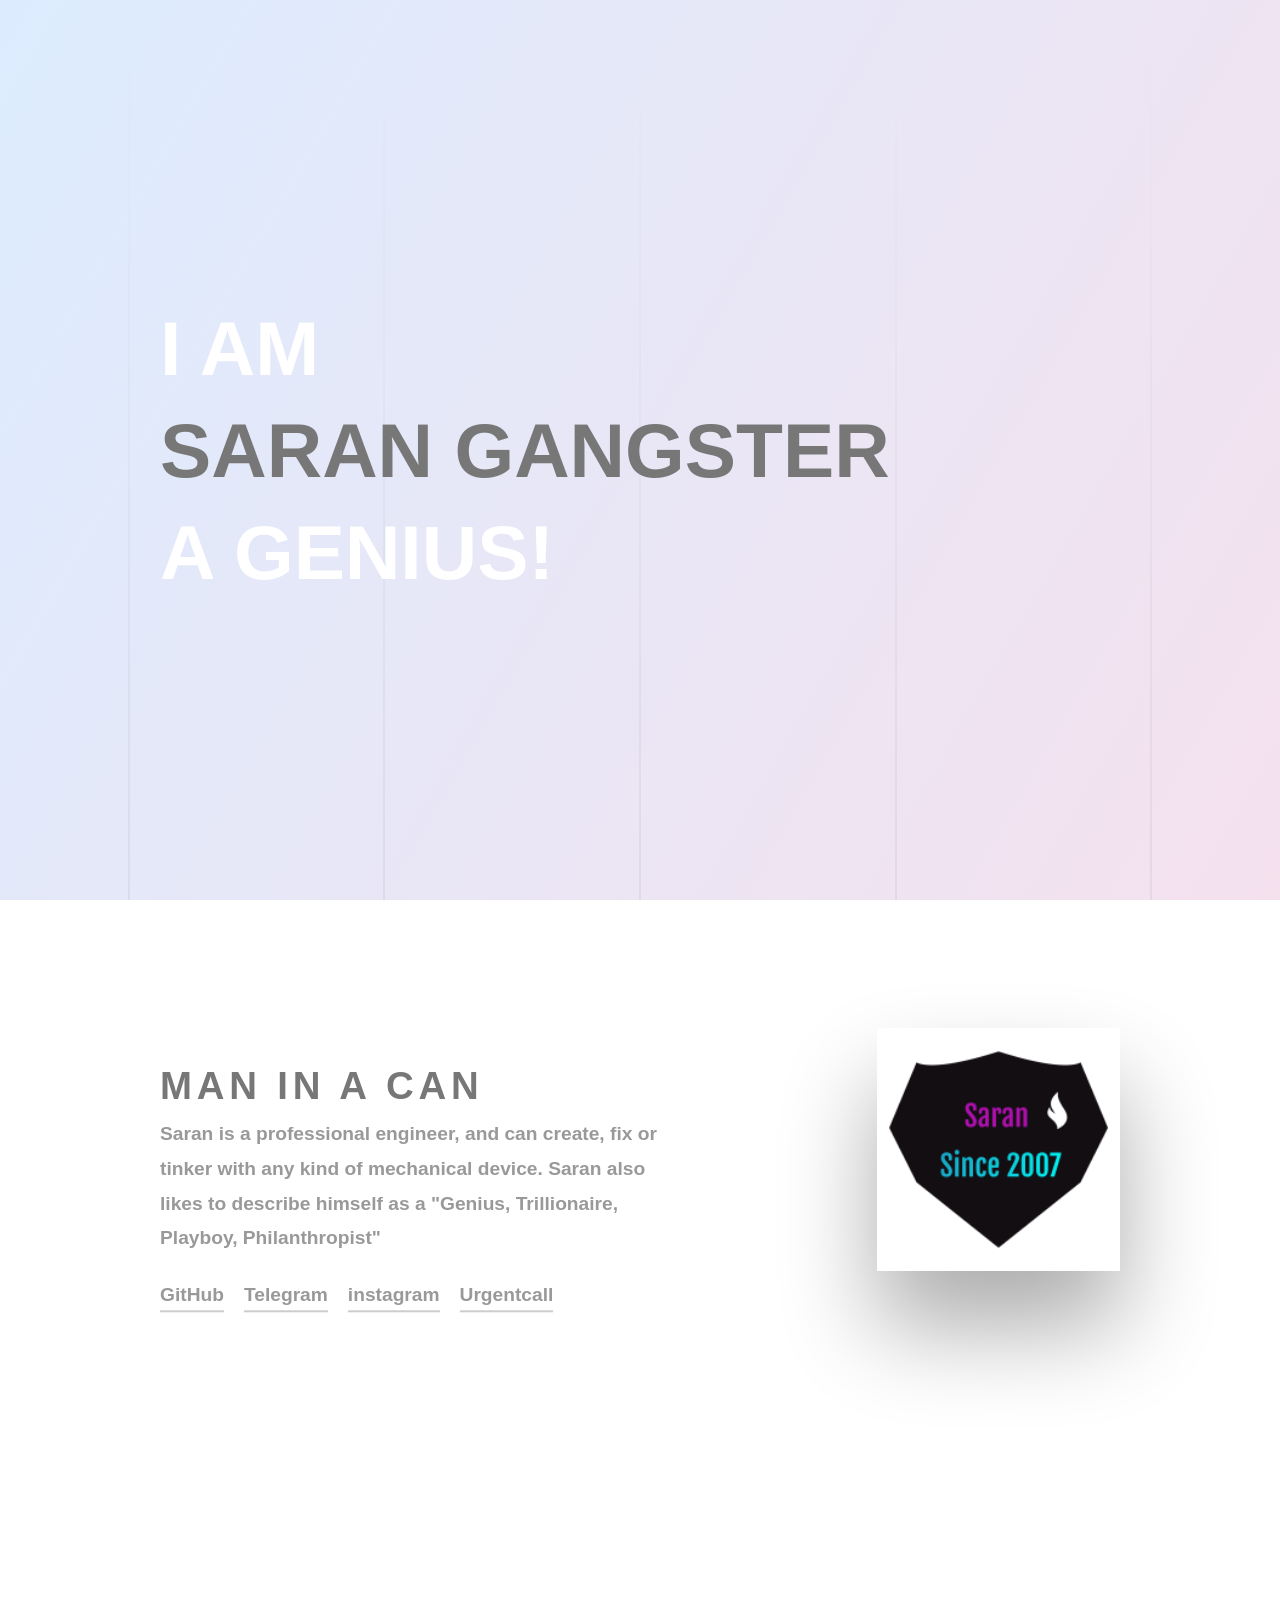
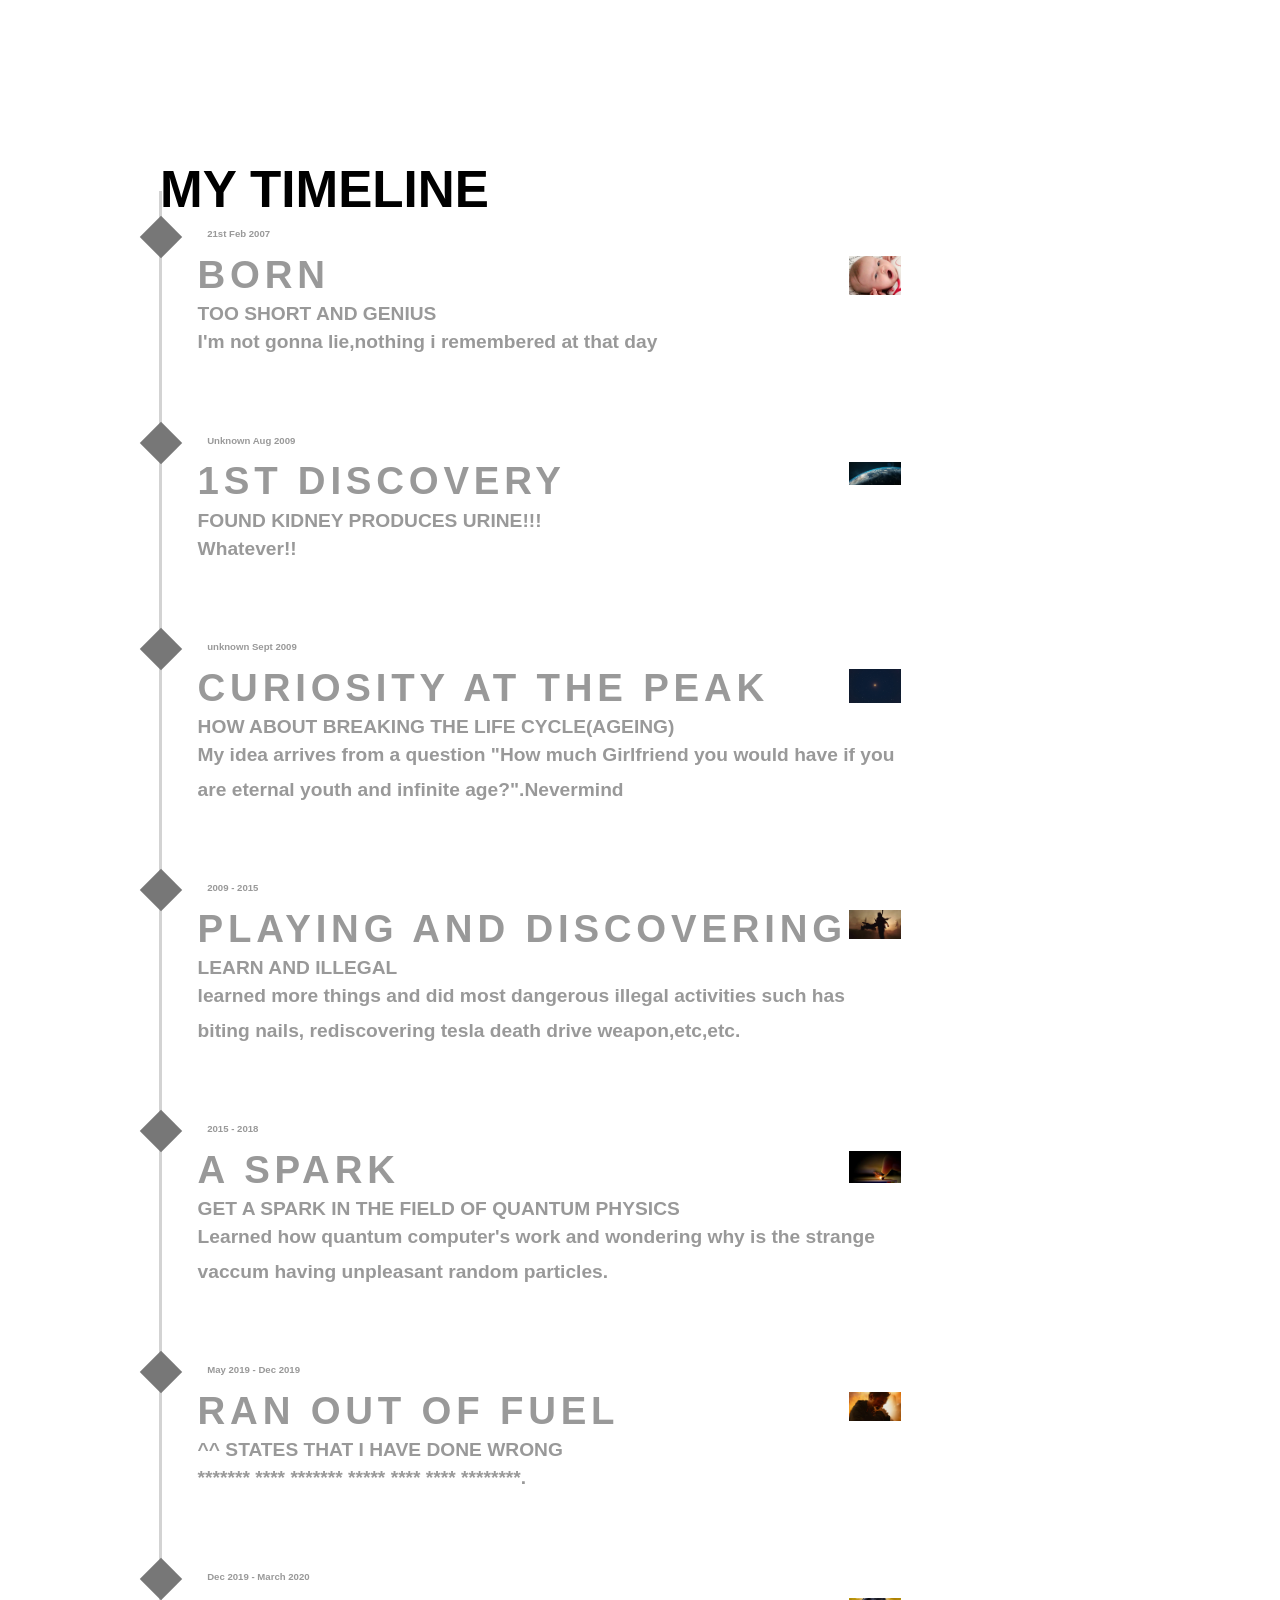
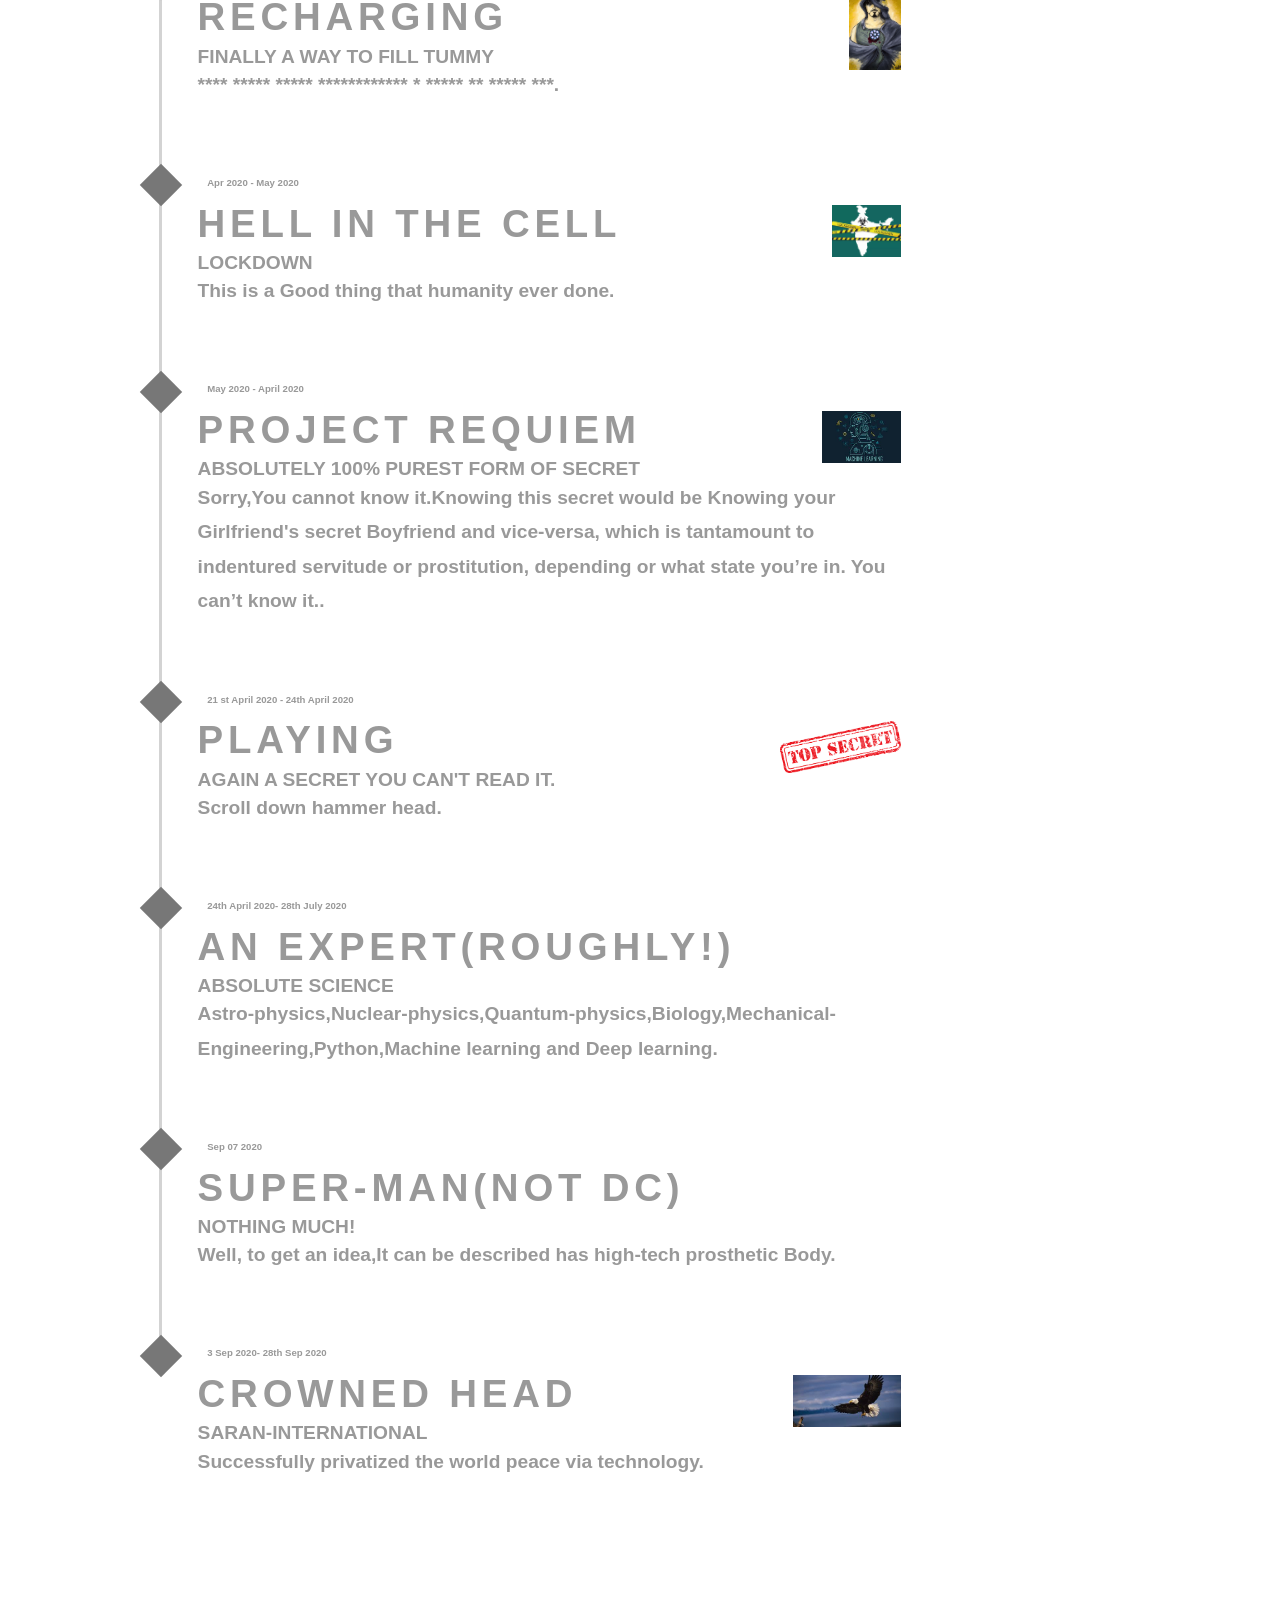
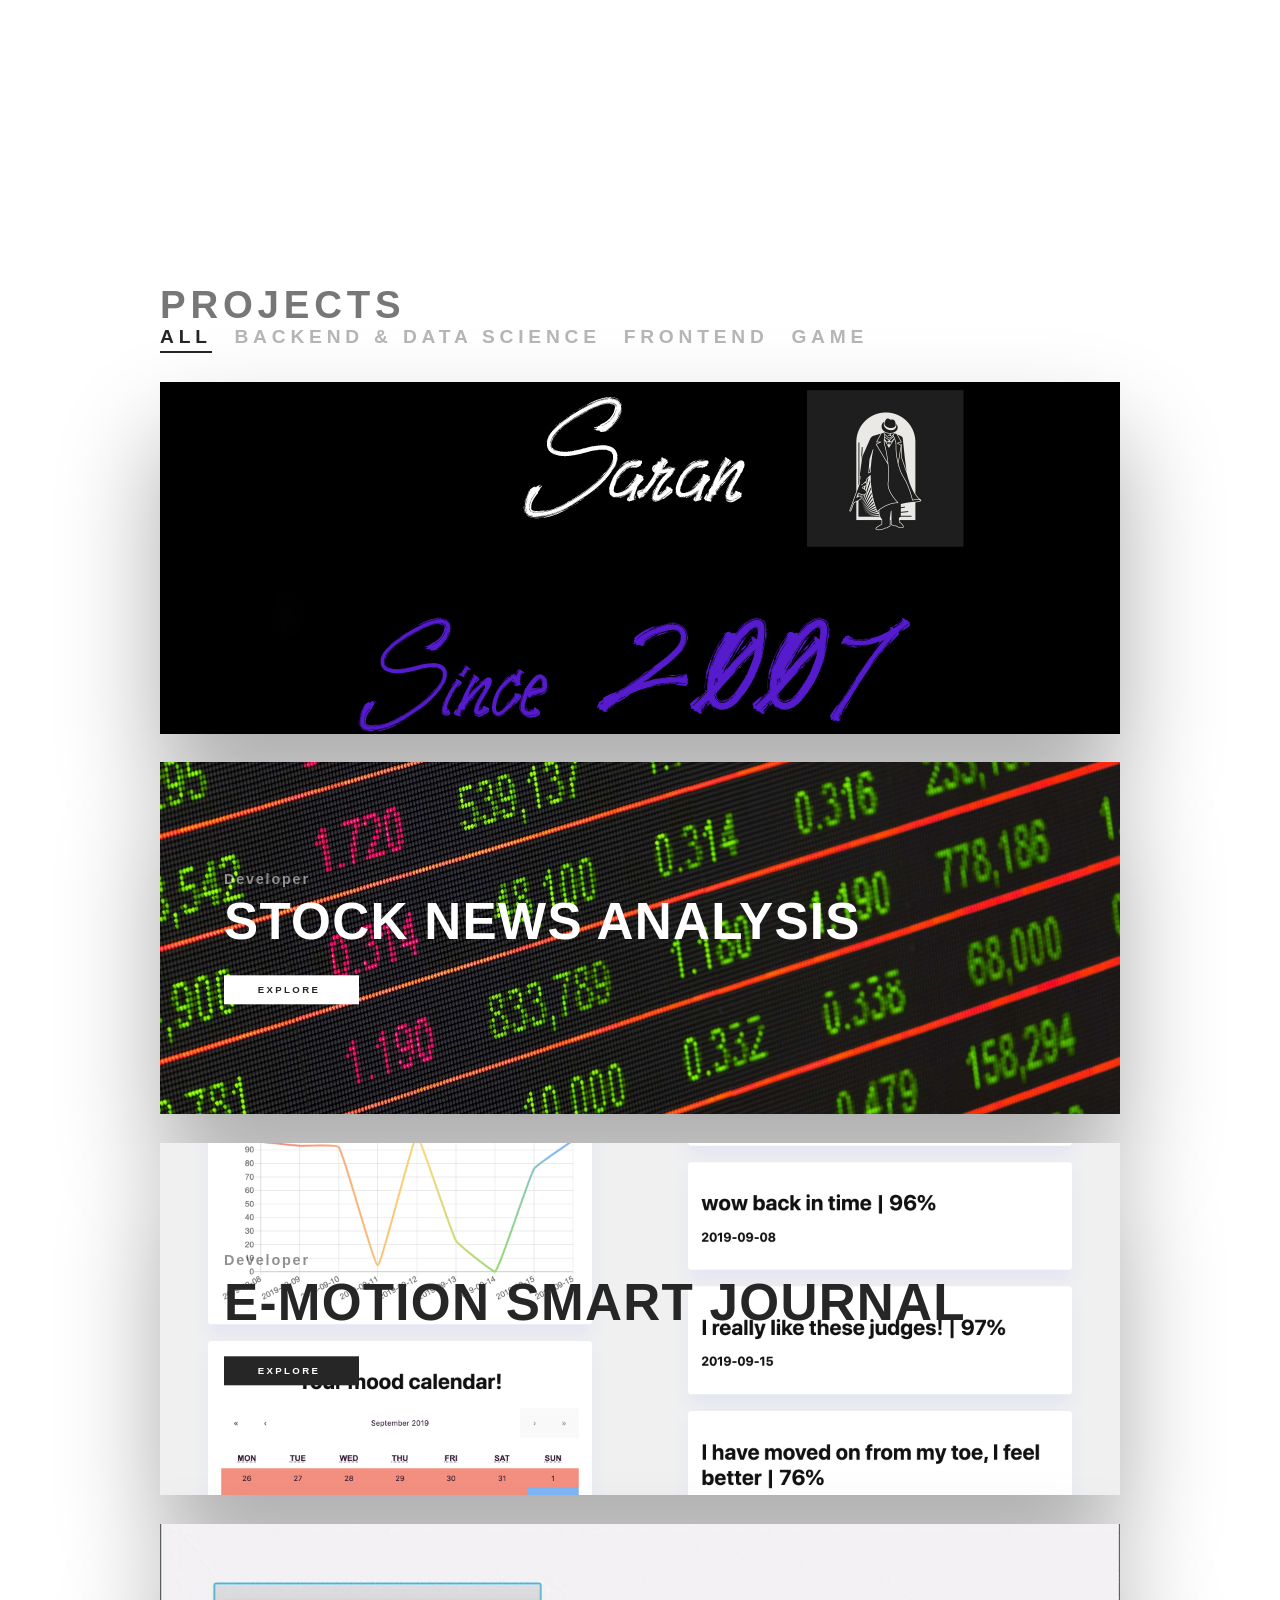
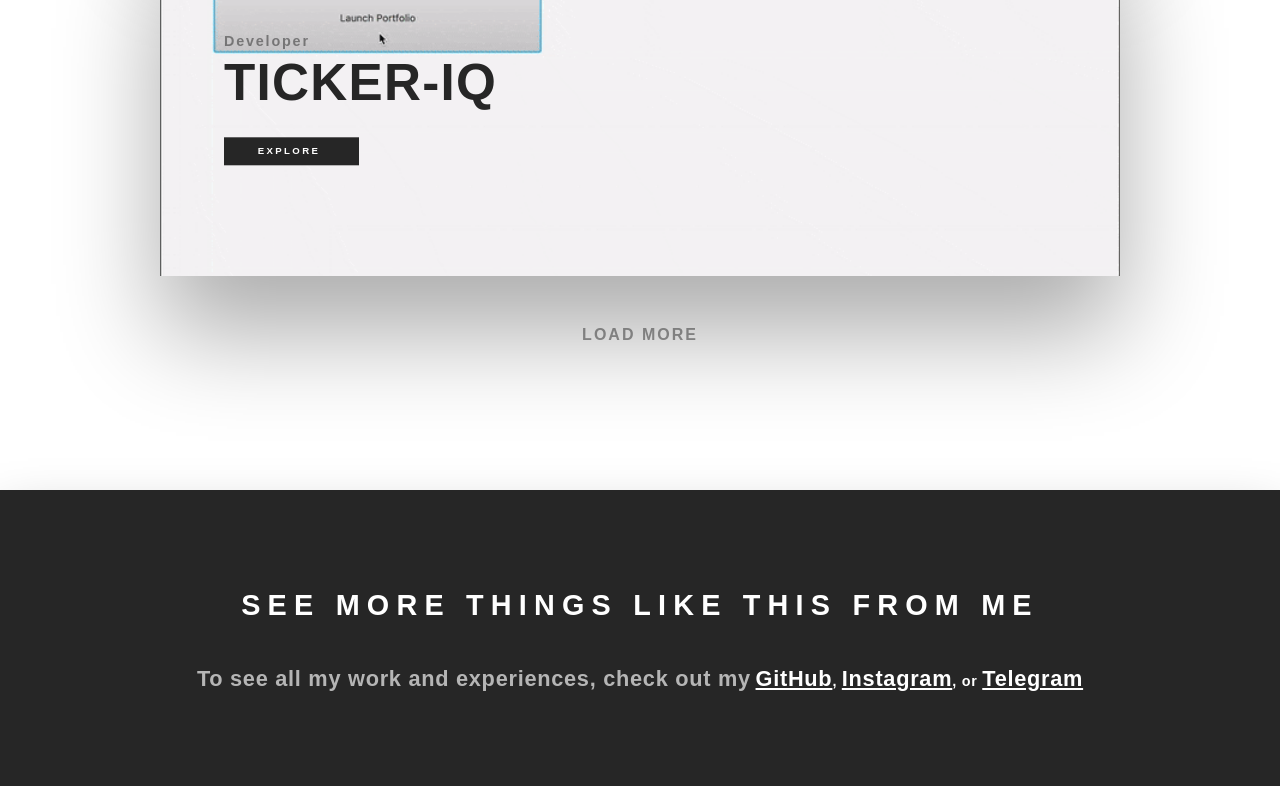
==== commit 18ea768a: "Successfully privatized the world peace via technology" ====
--- a/index.html
+++ b/index.html
@@ -109,7 +109,7 @@
                         <img style="width:52px; height:auto; float:right" src="res/stars.jpg" alt="">
                         <h2 style="margin-bottom: 10px">Curiosity at the peak</h2>
                         <h3 style="margin-bottom: -10px">How about breaking the life cycle(ageing)</h3>
-                        <p>This sparked in brain 'cause my 1st burgers are stolen by my grand father</p>
+                        <p>My idea arrives from a question "How much Girlfriend you would have if you are eternal youth and infinite age?".Nevermind</p>
                         <!--                        <p>JavaScript, Python, React, Blockchain, Node, AWS</p>-->
                     </div>
                 </div>
@@ -249,7 +249,7 @@
                         <img style="height:52px; width:auto; float:right" src="res/B2L.jpg" alt="">
                         <h2 style="margin-bottom: 10px">Crowned head</h2>
                         <h3 style="margin-bottom: -10px">Saran-International</h3>
-                        <p>Sucessfully privatized the world peace via technology.</p>
+                        <p>Successfully privatized the world peace via technology.</p>
 <!--                        <p> Figma, PhotoShop, AutoSketch</p>-->
                     </div>
                 </div>
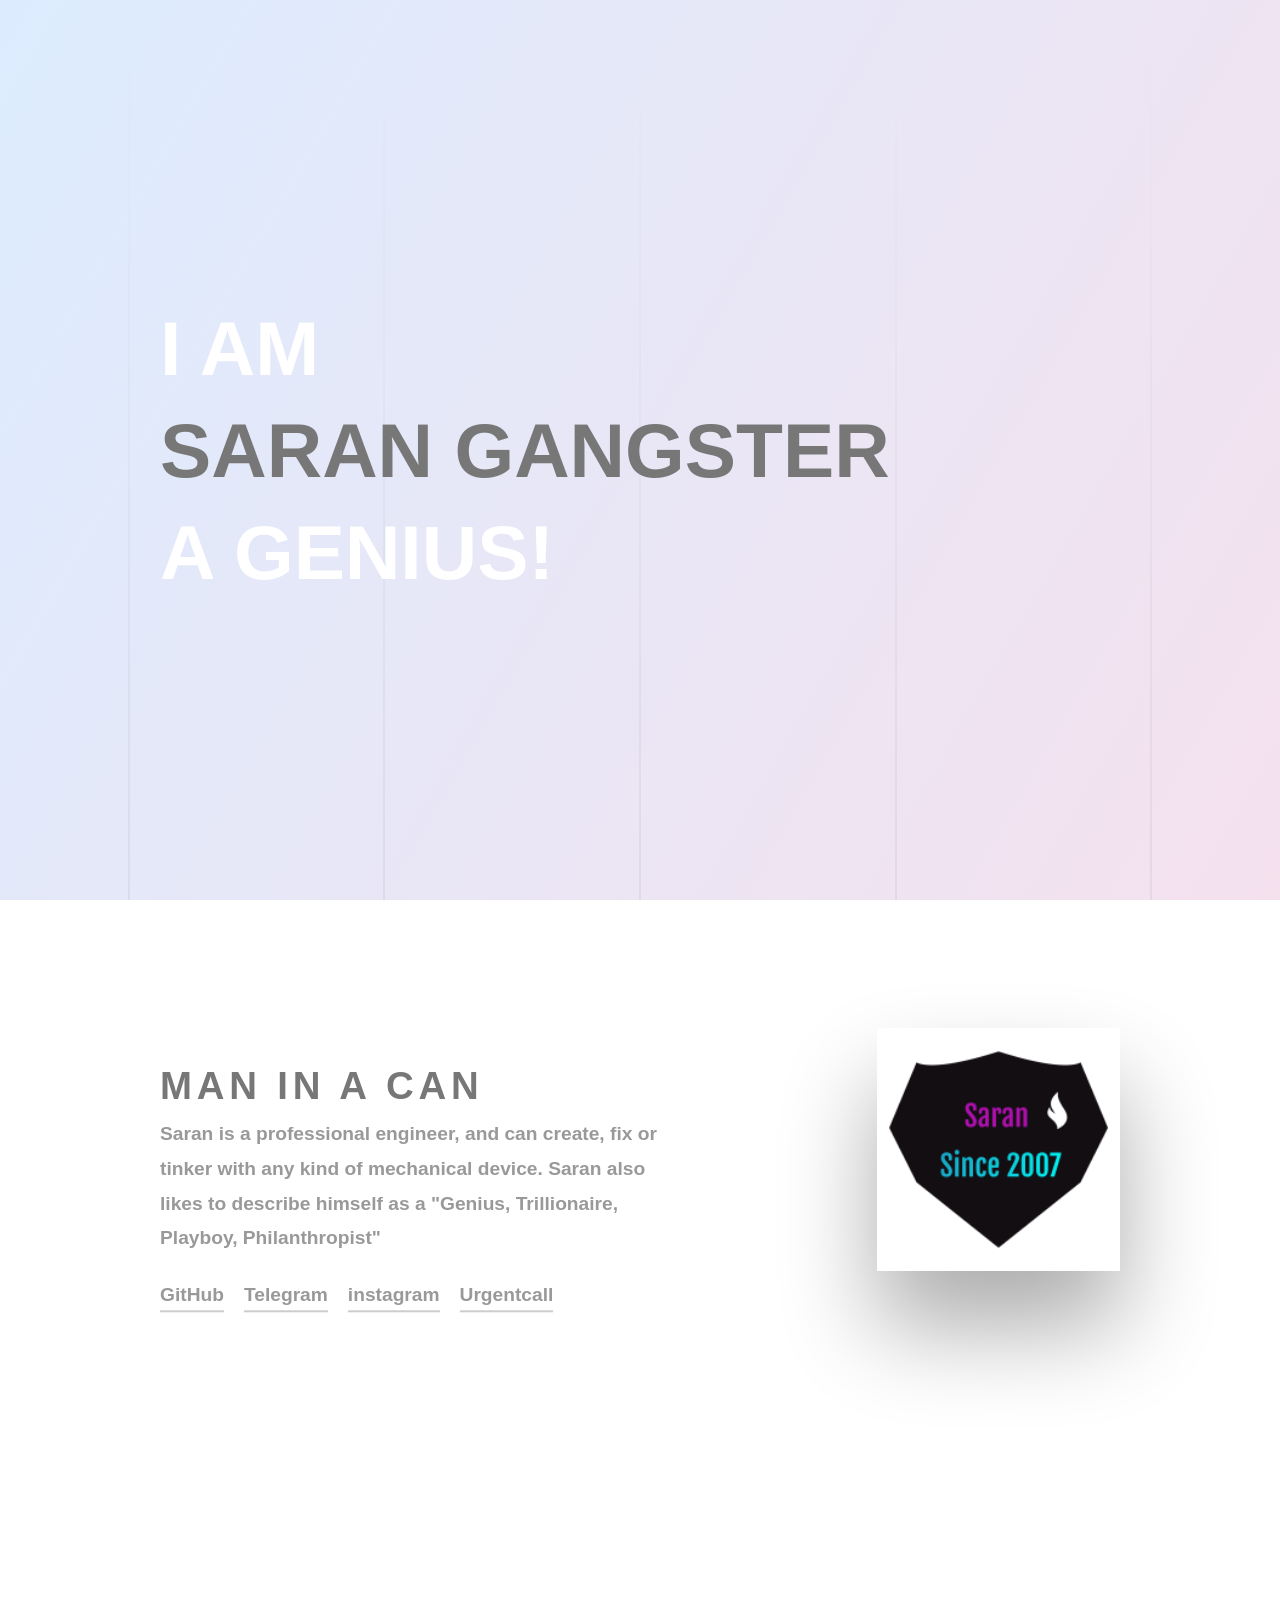
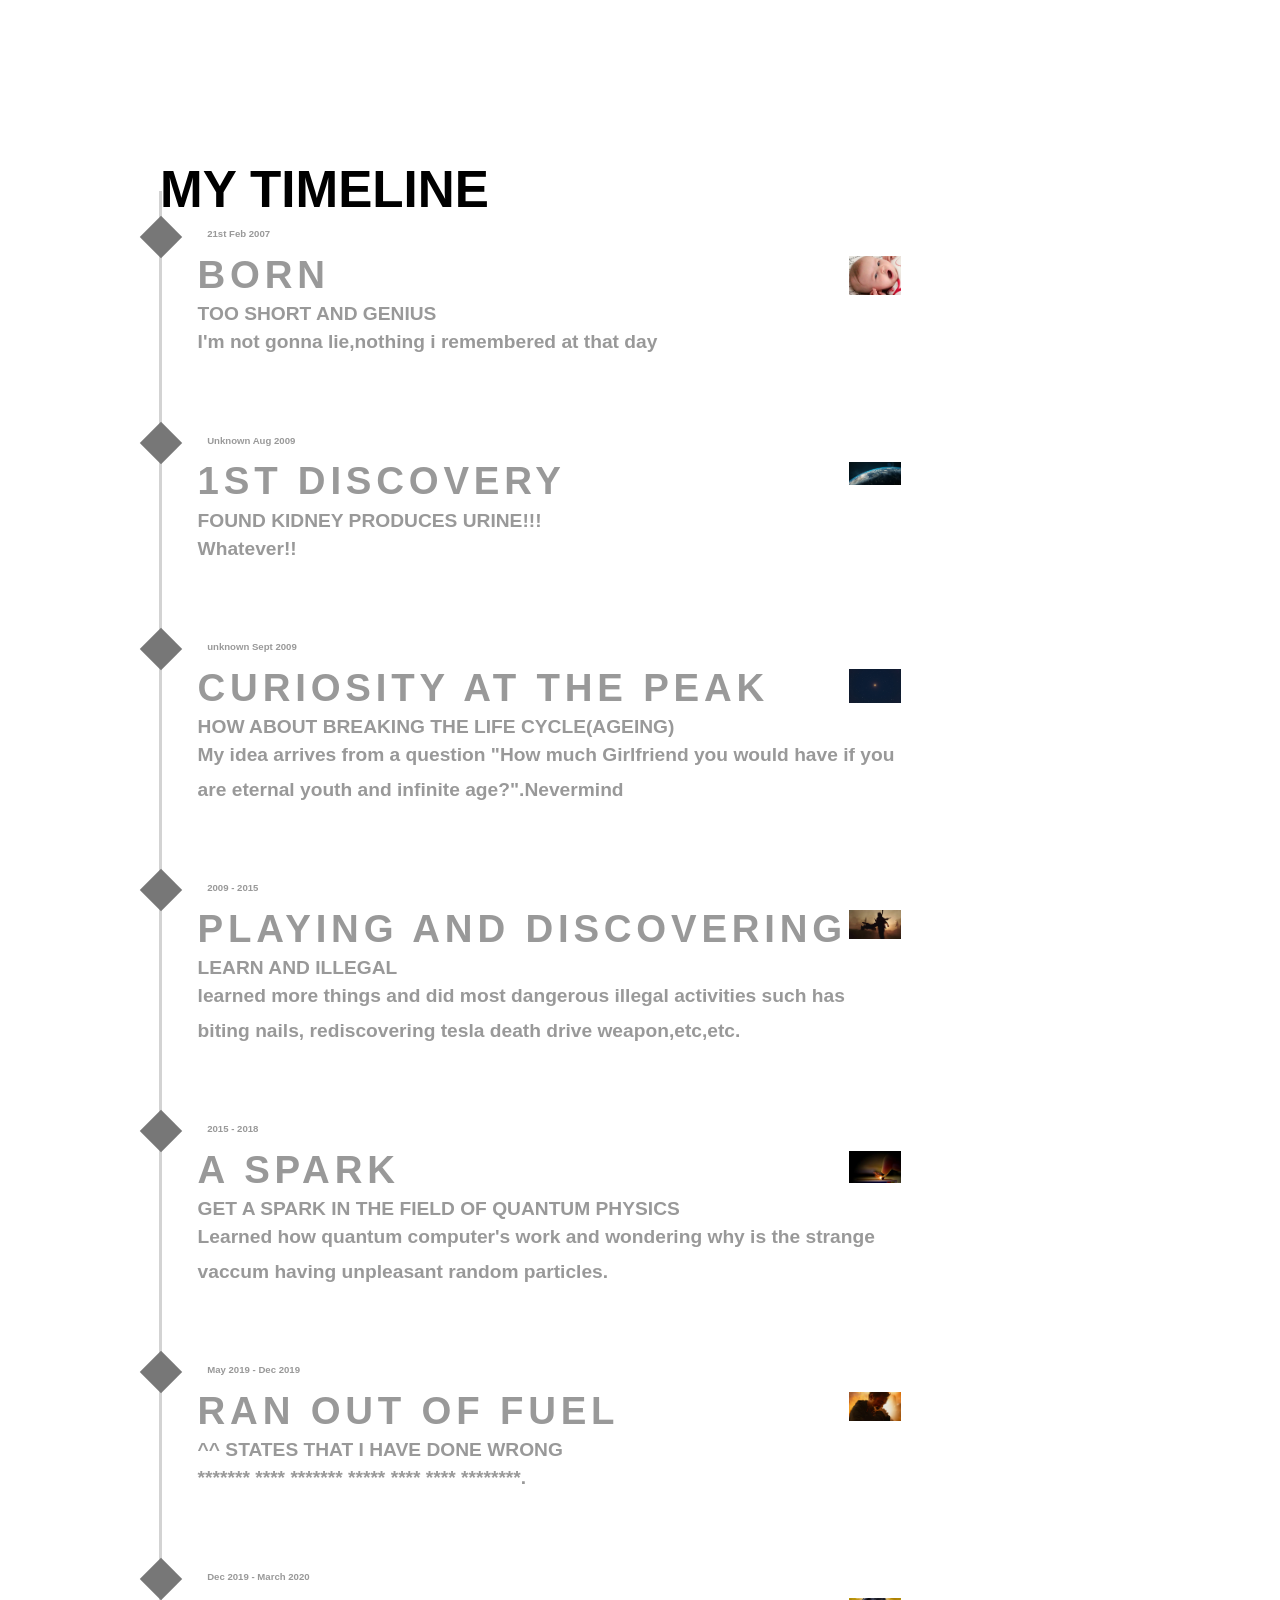
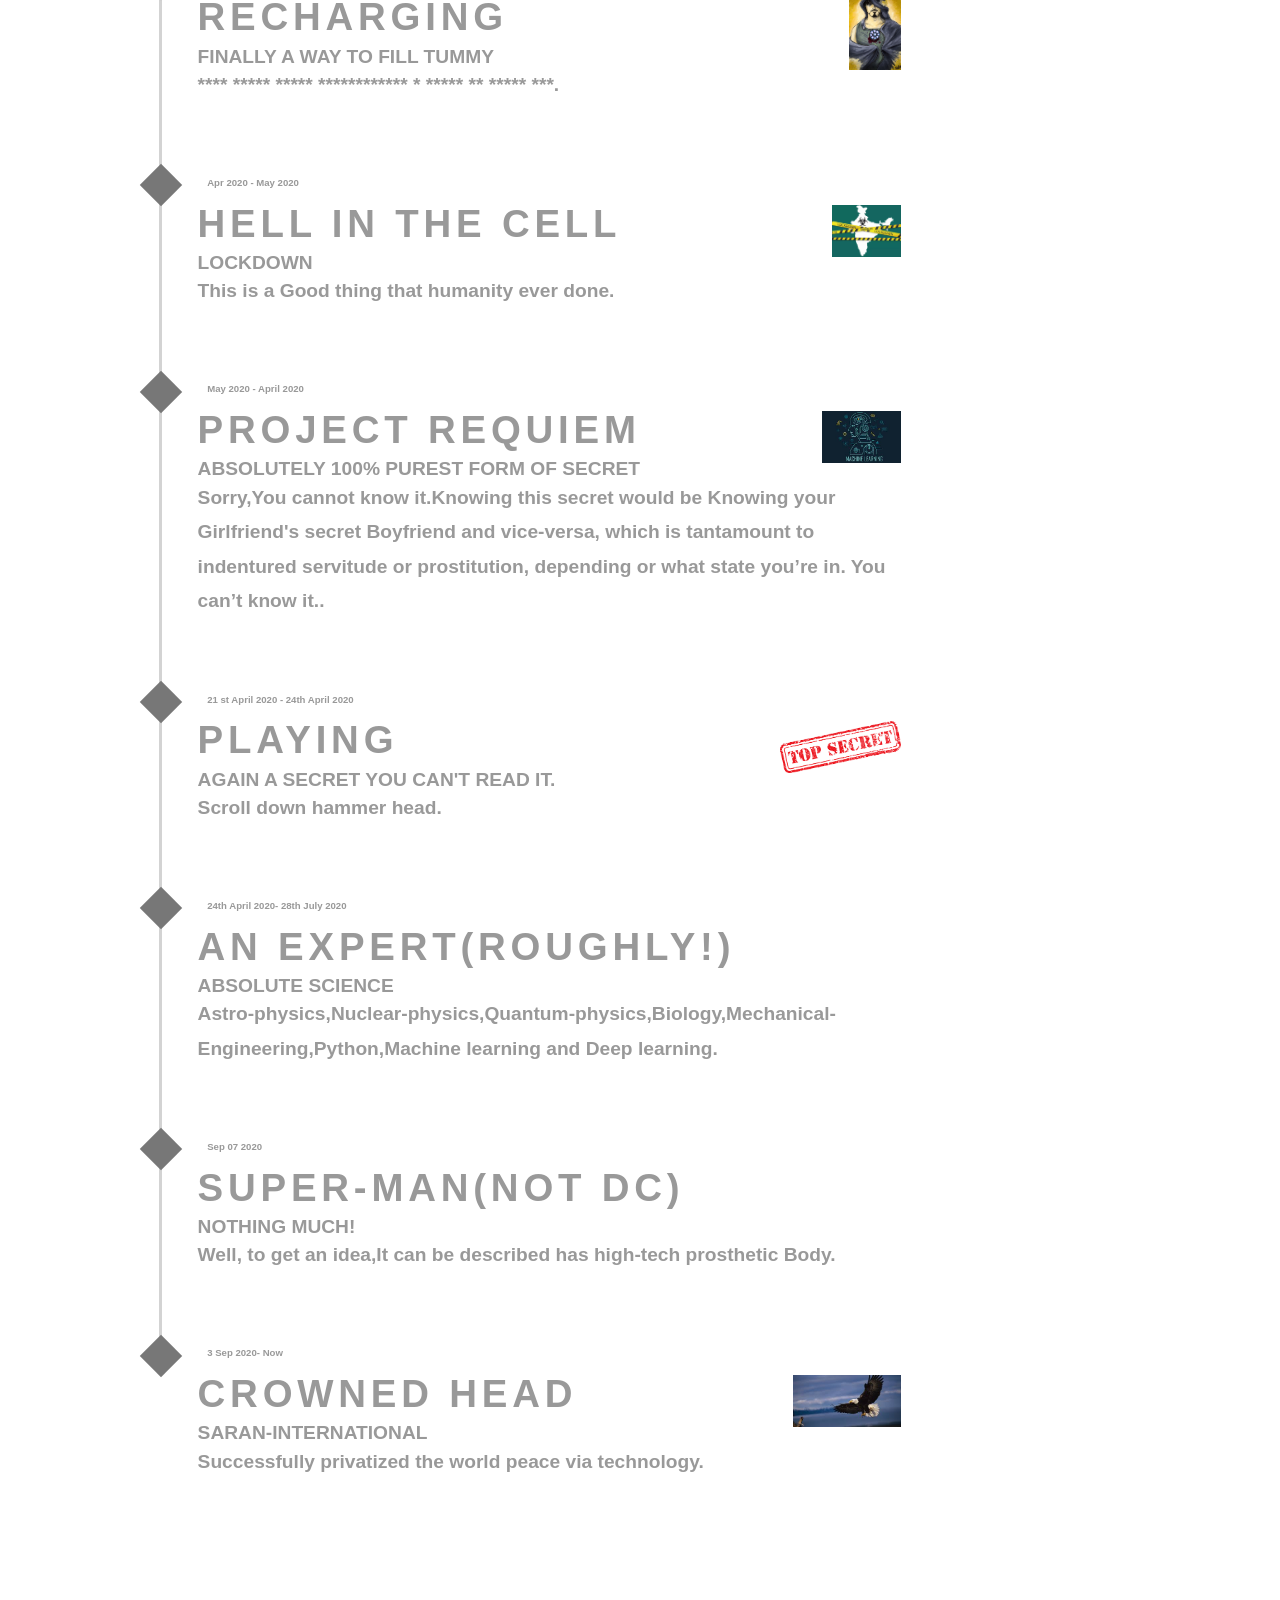
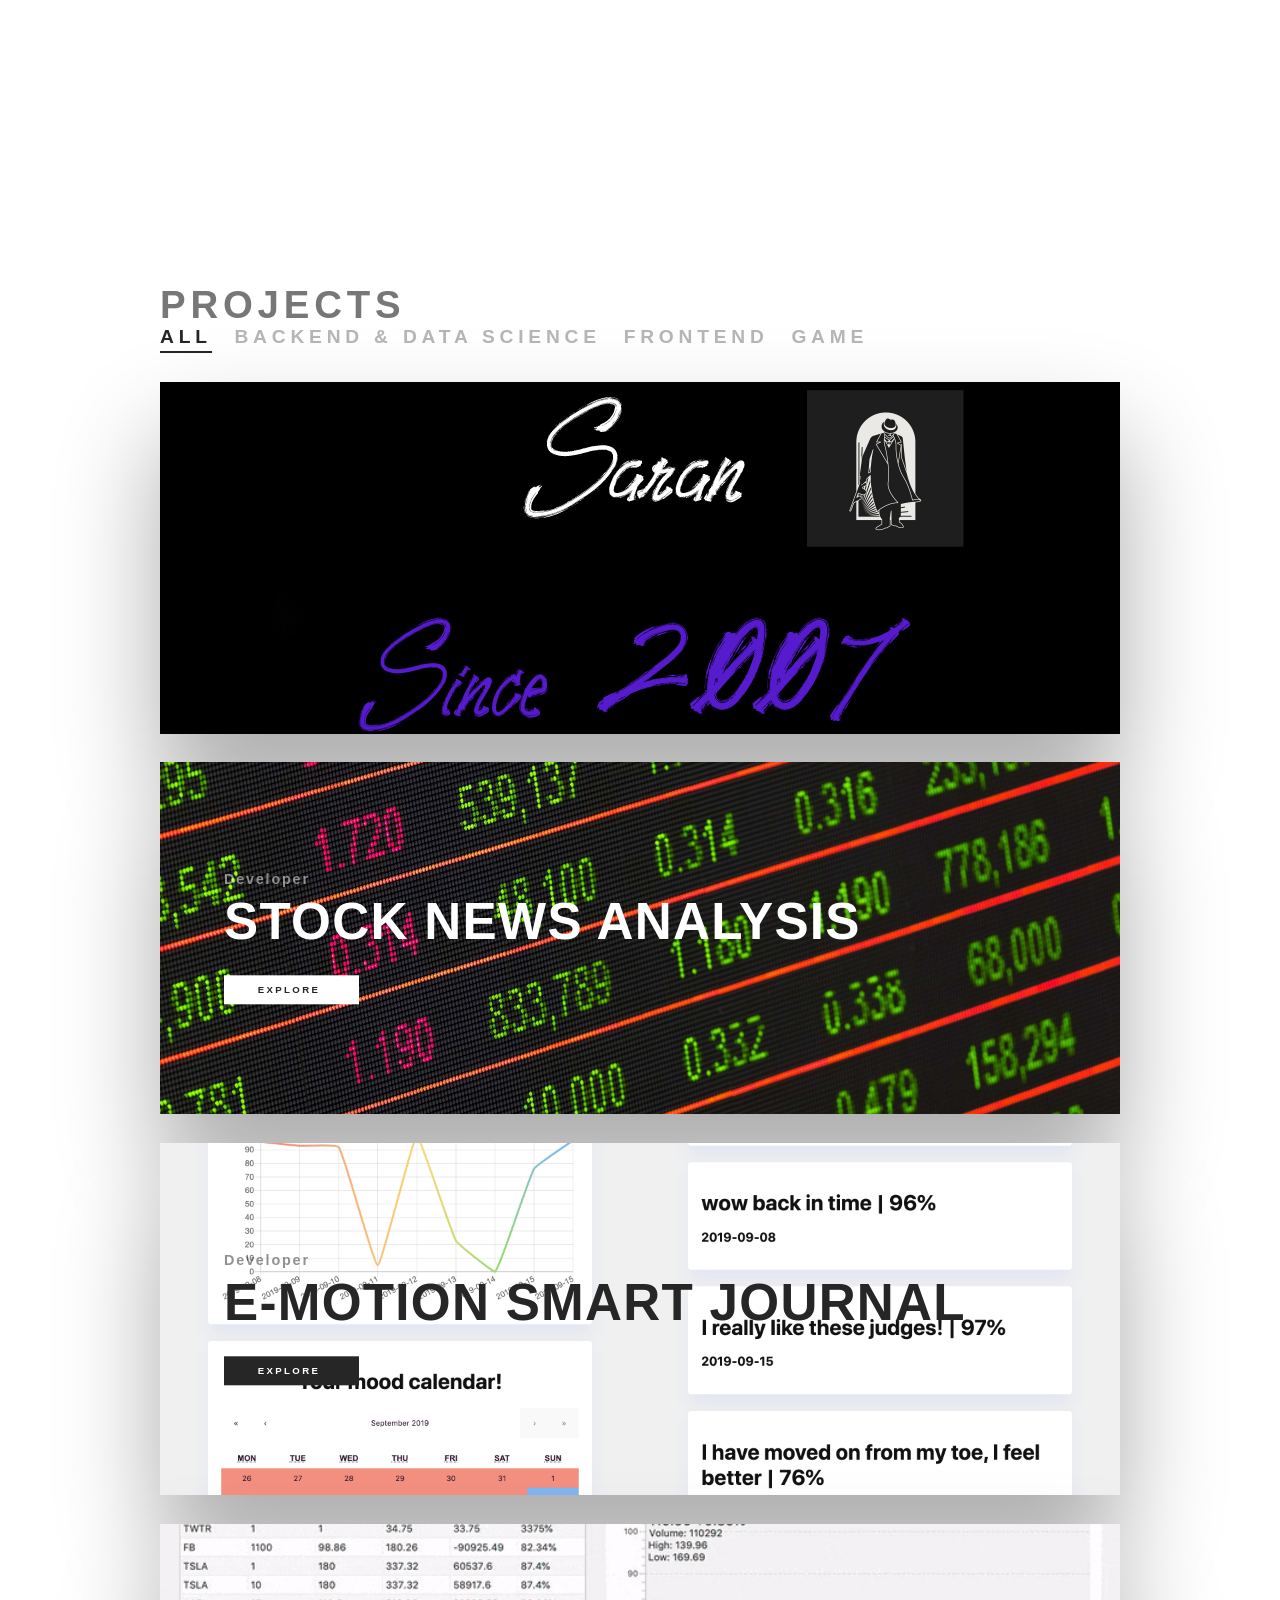
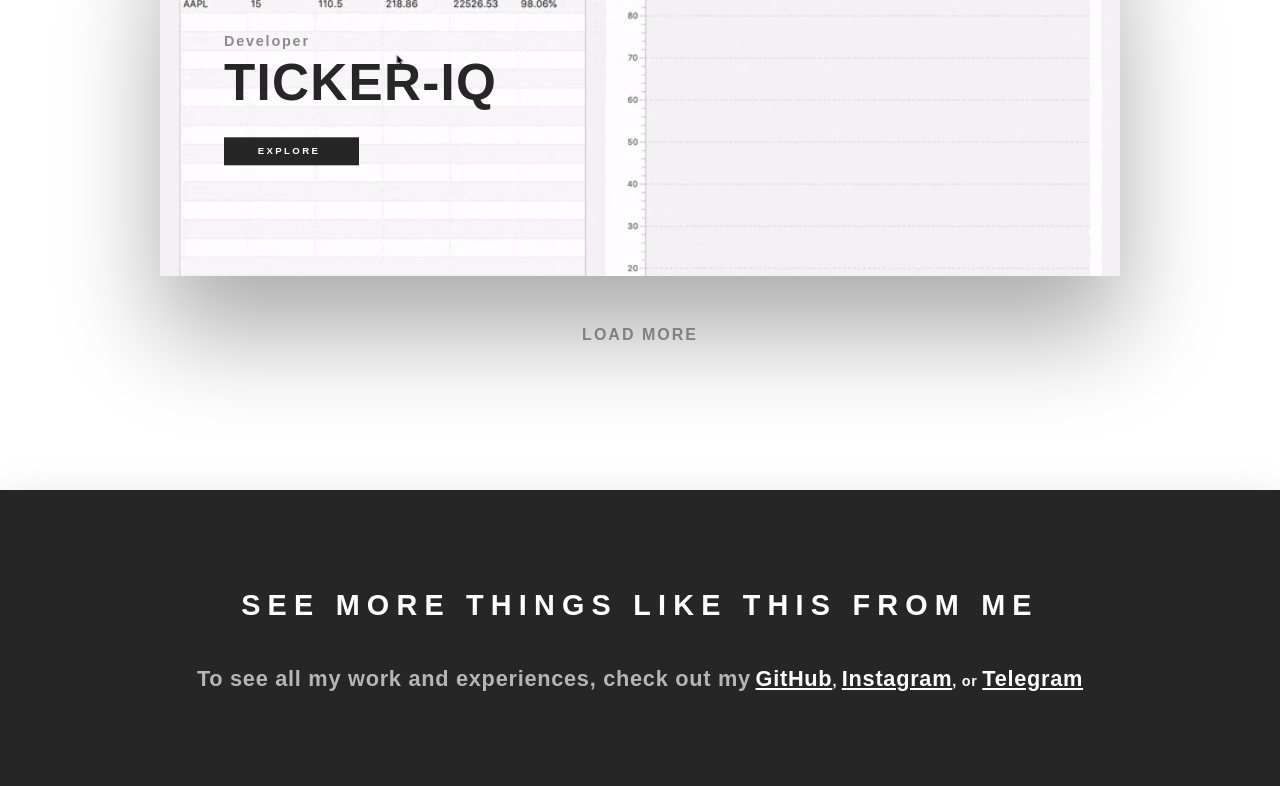
==== commit f7884376: "Update index.html" ====
--- a/index.html
+++ b/index.html
@@ -244,7 +244,7 @@
             <div class="timeline-event">
                 <label class="timeline-event-icon"></label>
                 <div class="timeline-event-copy">
-                    <p class="timeline-event-thumbnail">3 Sep 2020- 28th Sep 2020</p>
+                    <p class="timeline-event-thumbnail">3 Sep 2020- Now</p>
                     <div style="margin-left: 10px; margin-bottom: -250px">
                         <img style="height:52px; width:auto; float:right" src="res/B2L.jpg" alt="">
                         <h2 style="margin-bottom: 10px">Crowned head</h2>
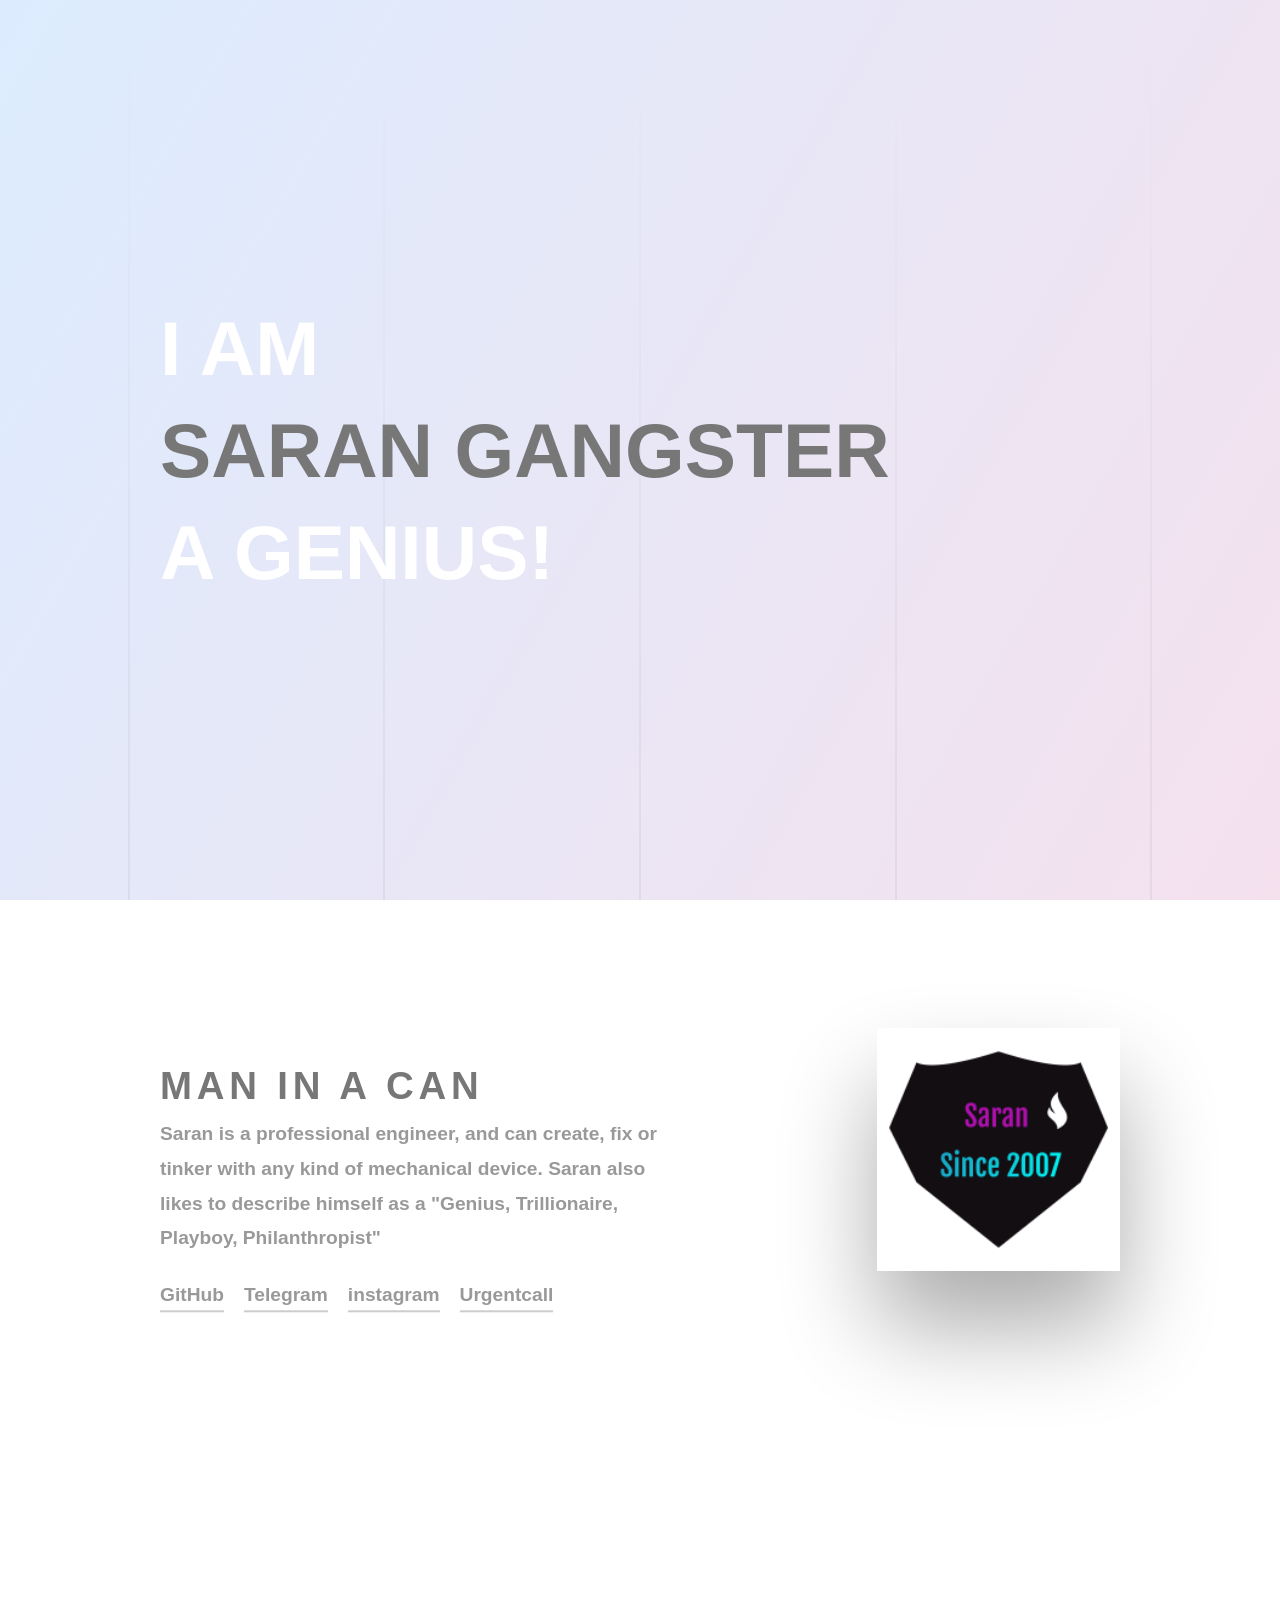
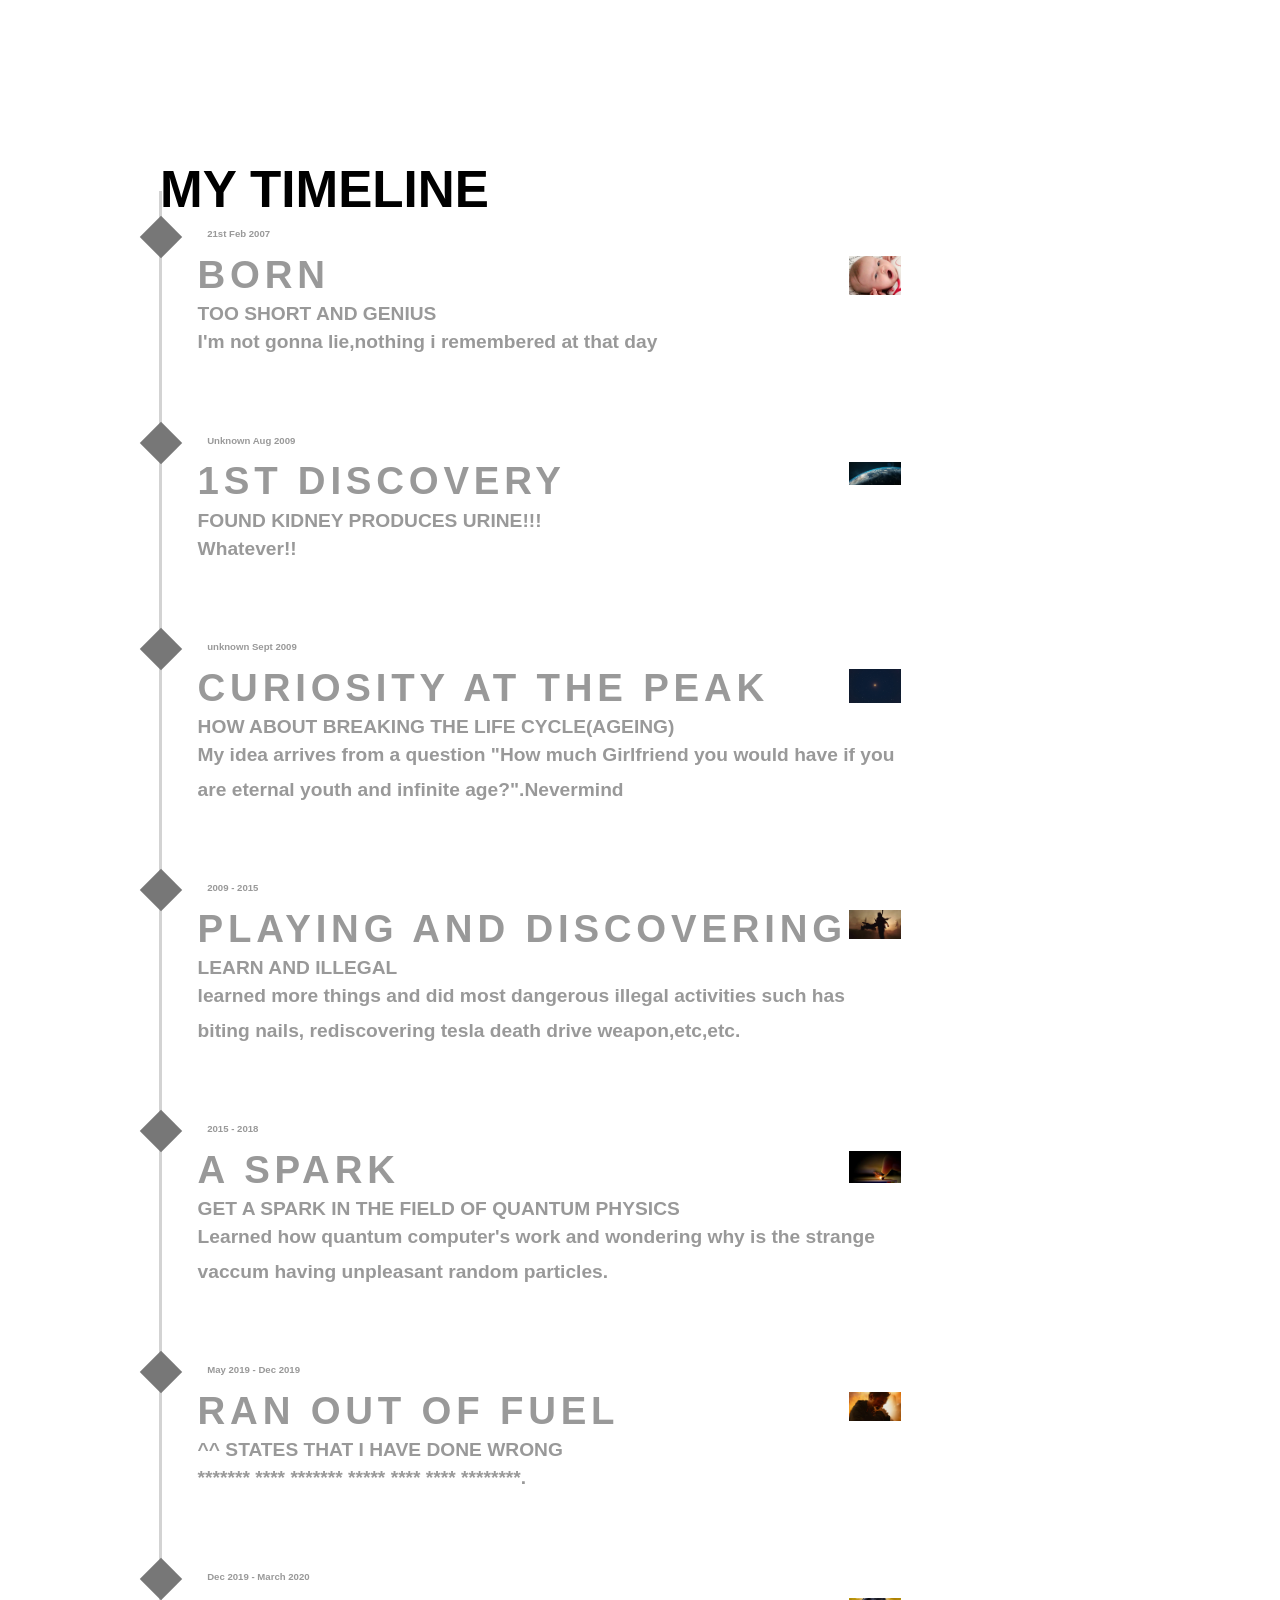
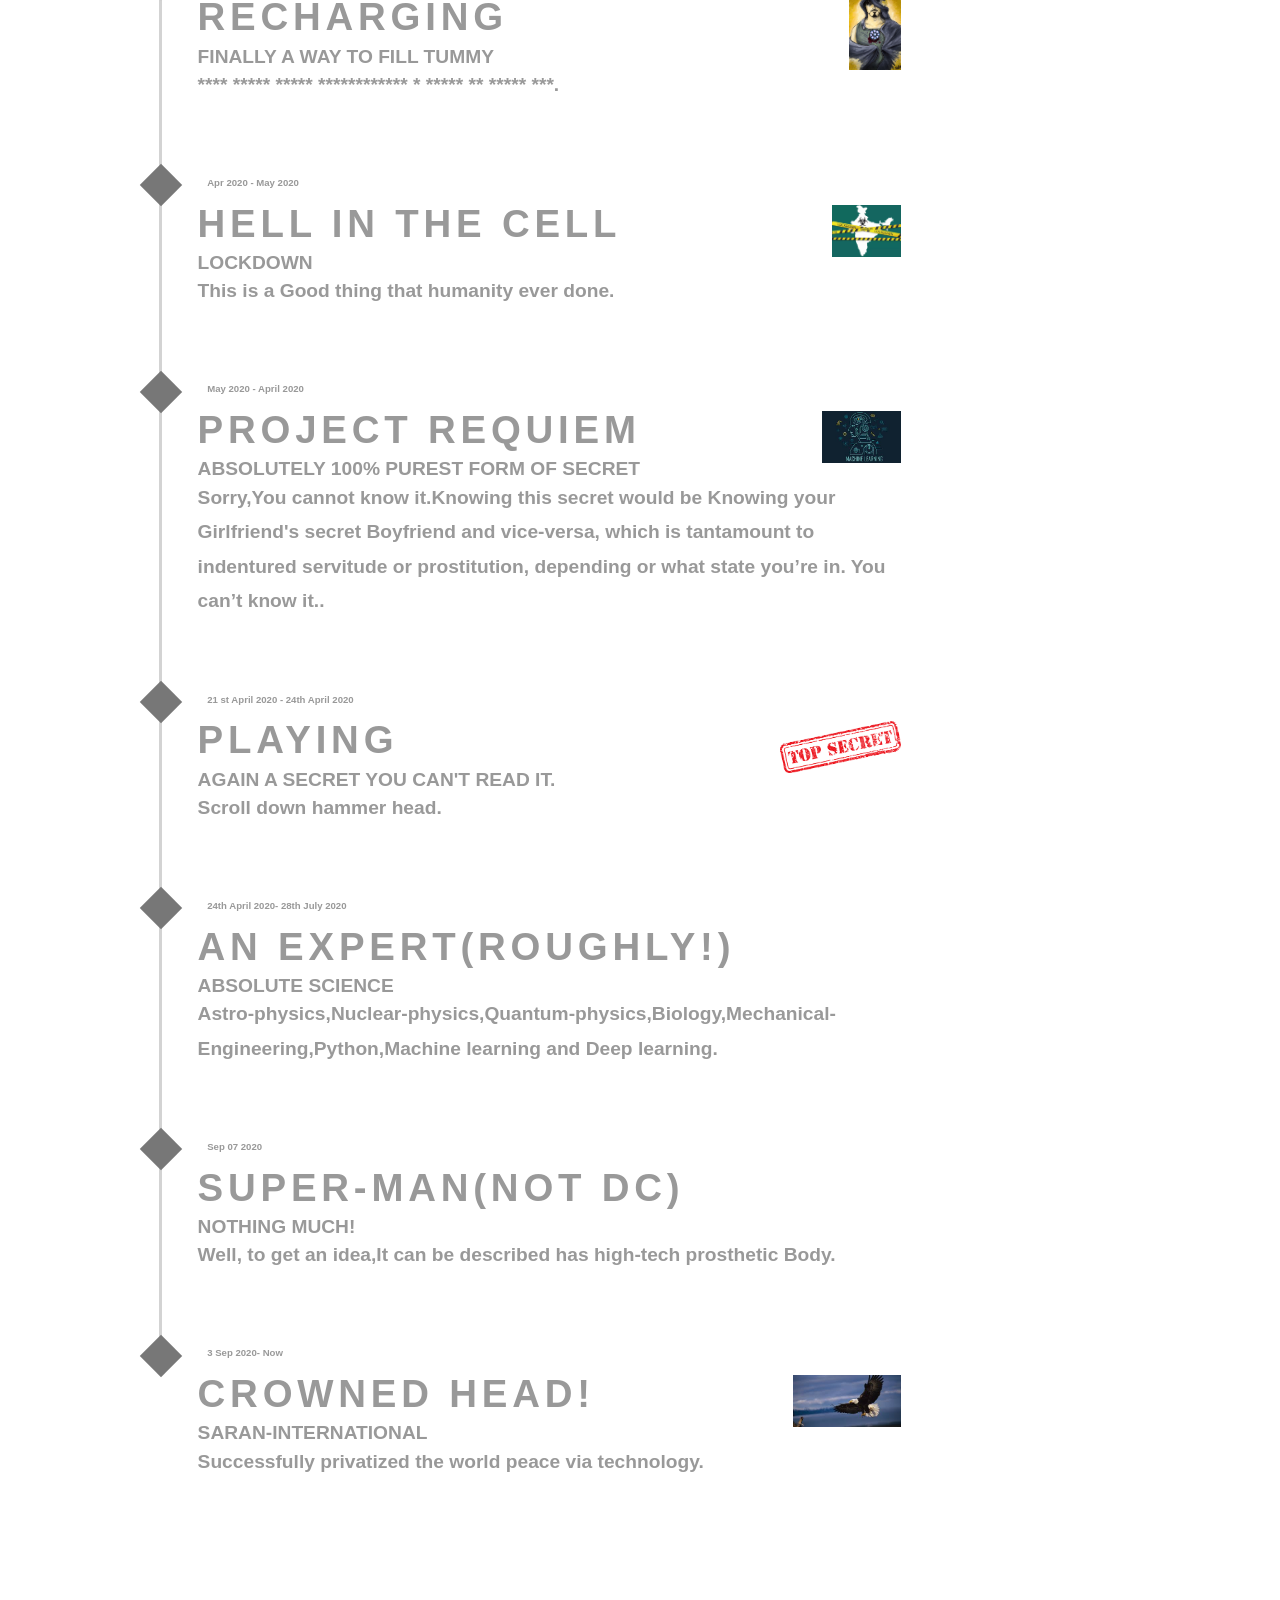
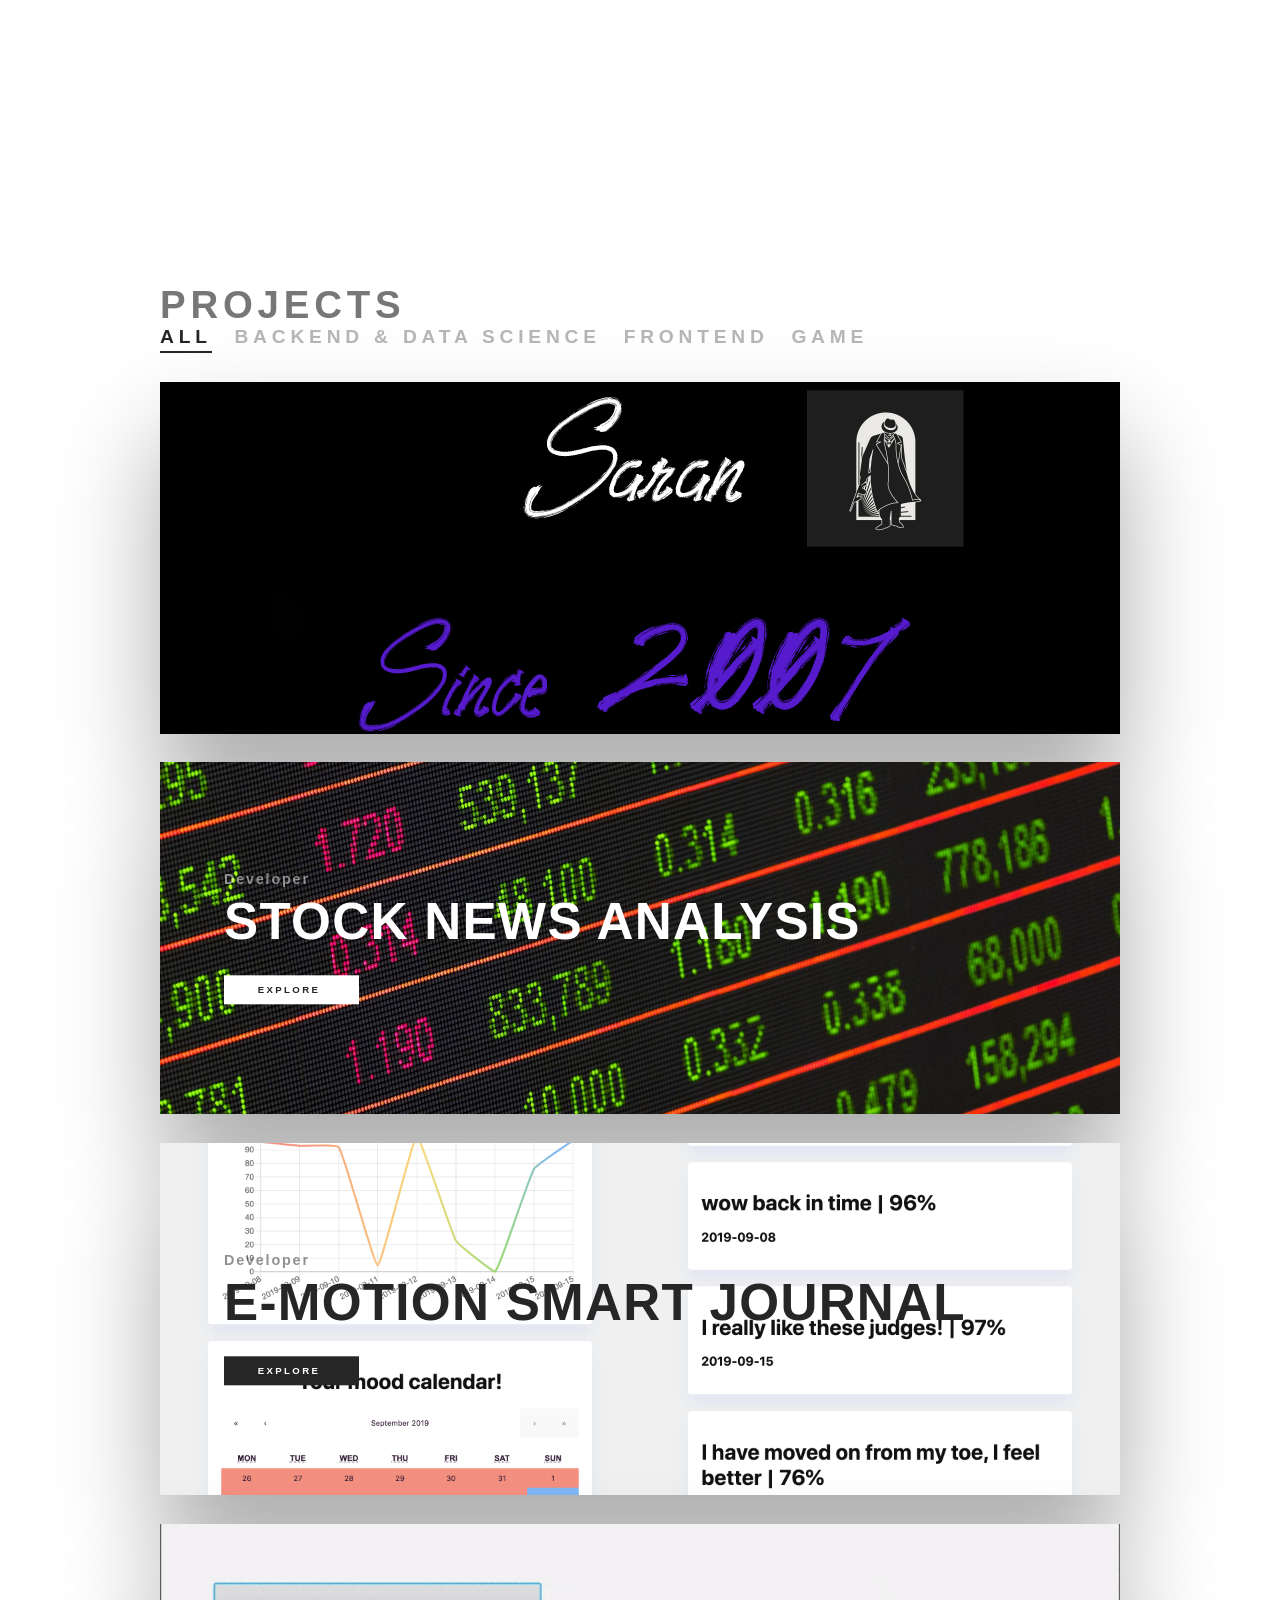
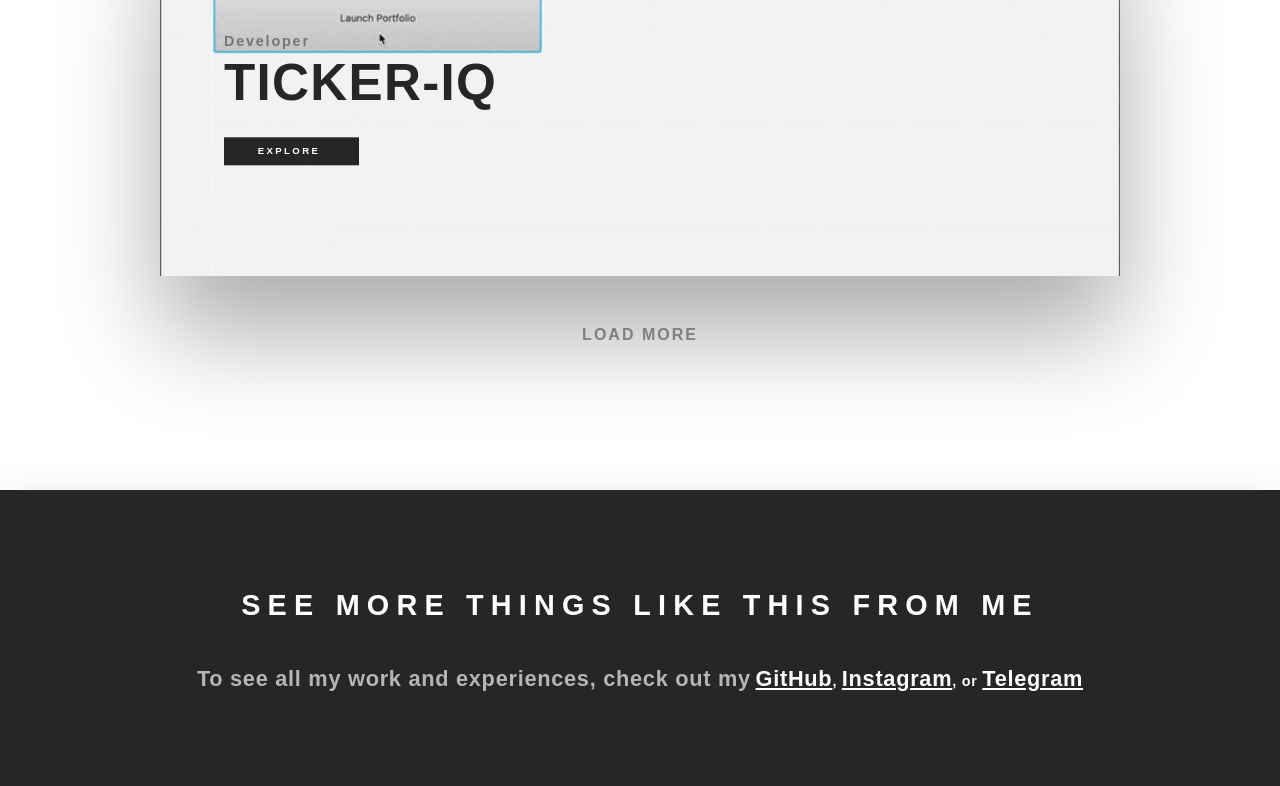
==== commit b0b872c2: "On my way" ====
--- a/index.html
+++ b/index.html
@@ -247,7 +247,7 @@
                     <p class="timeline-event-thumbnail">3 Sep 2020- Now</p>
                     <div style="margin-left: 10px; margin-bottom: -250px">
                         <img style="height:52px; width:auto; float:right" src="res/B2L.jpg" alt="">
-                        <h2 style="margin-bottom: 10px">Crowned head</h2>
+                        <h2 style="margin-bottom: 10px">Crowned head!</h2>
                         <h3 style="margin-bottom: -10px">Saran-International</h3>
                         <p>Successfully privatized the world peace via technology.</p>
 <!--                        <p> Figma, PhotoShop, AutoSketch</p>-->
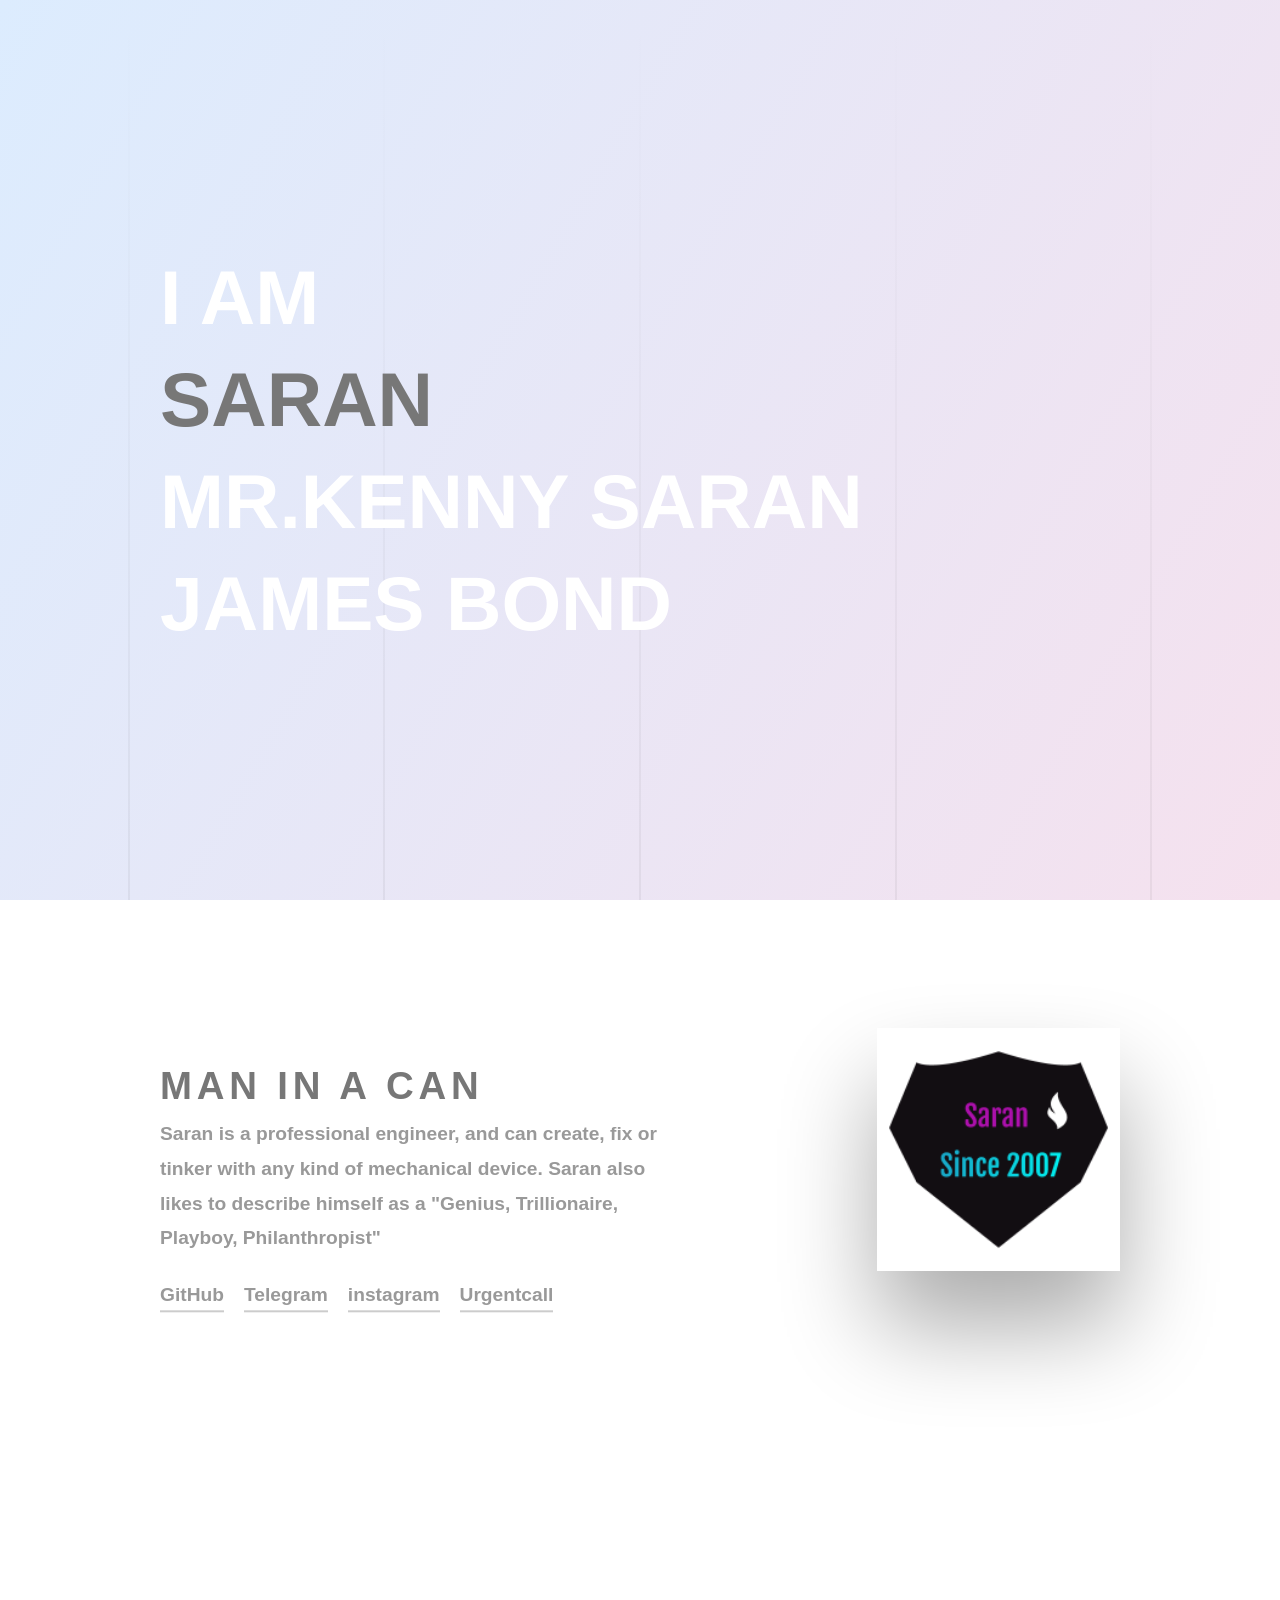
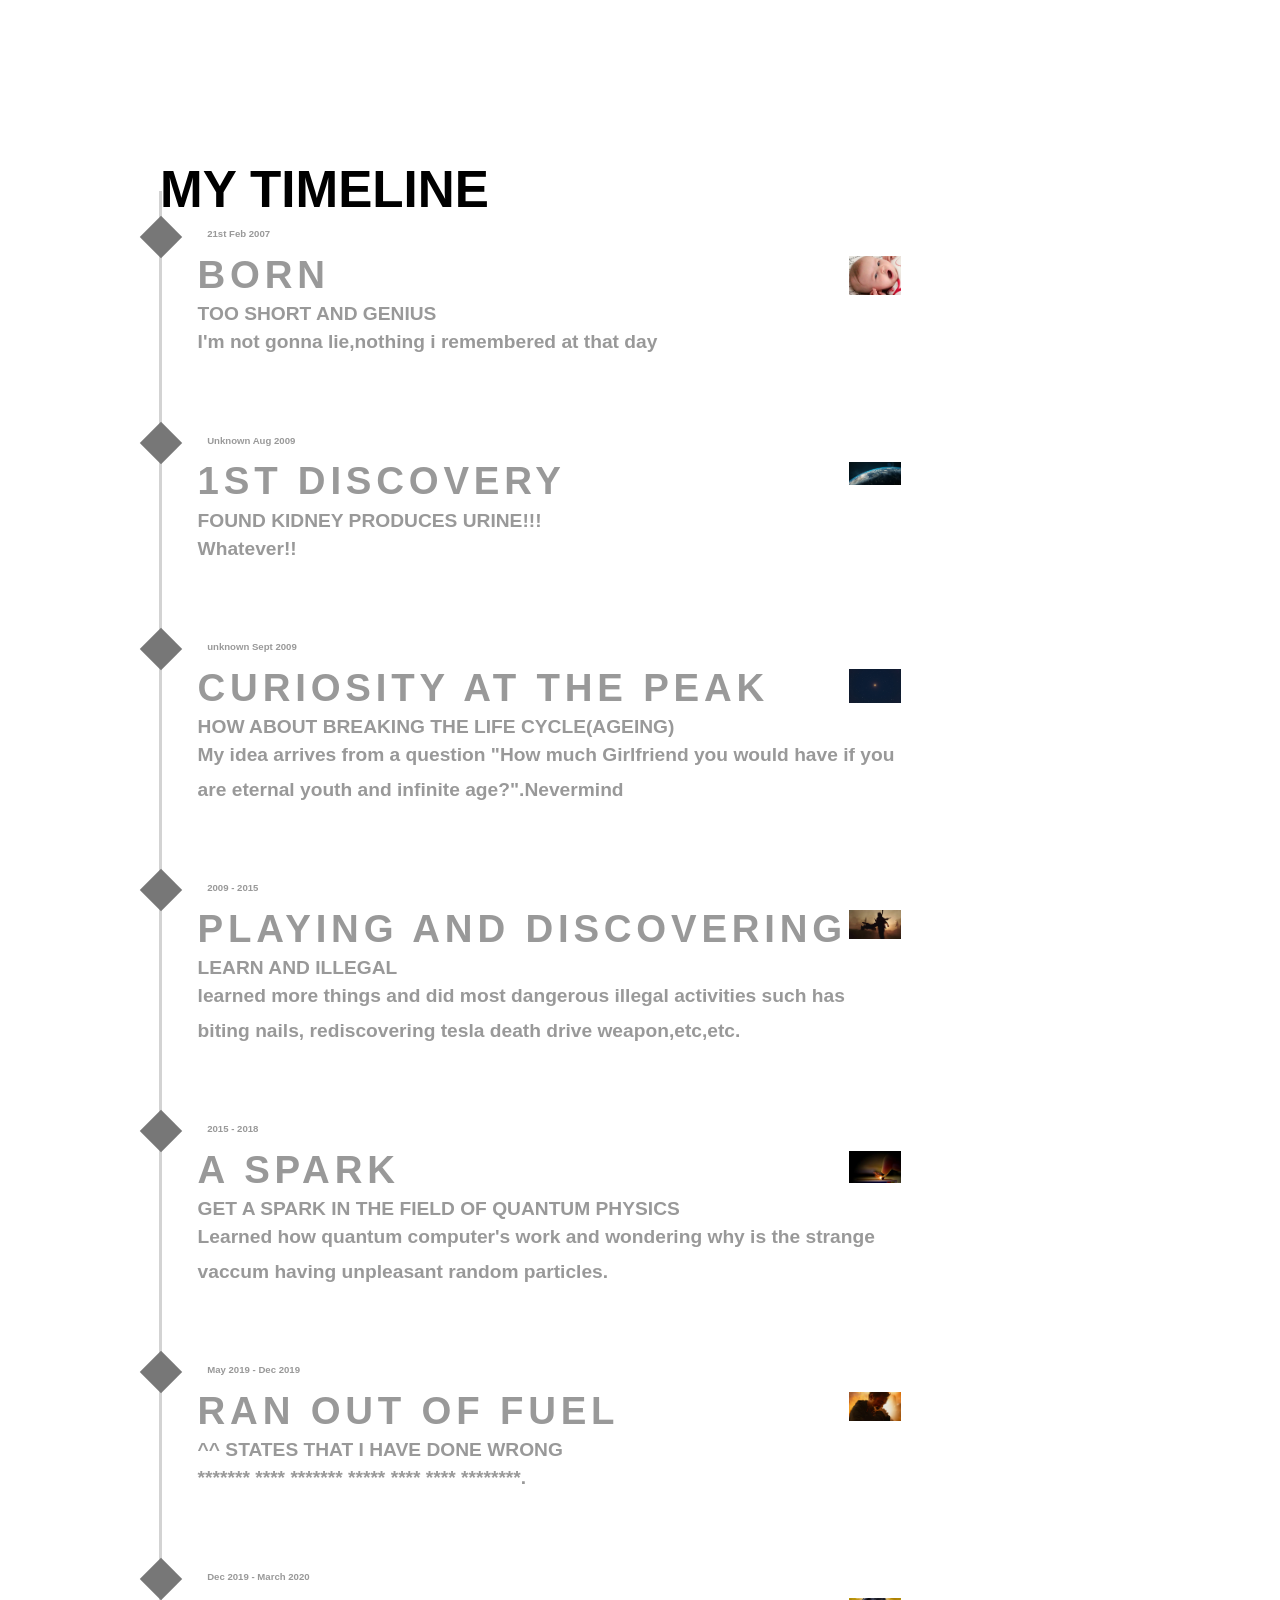
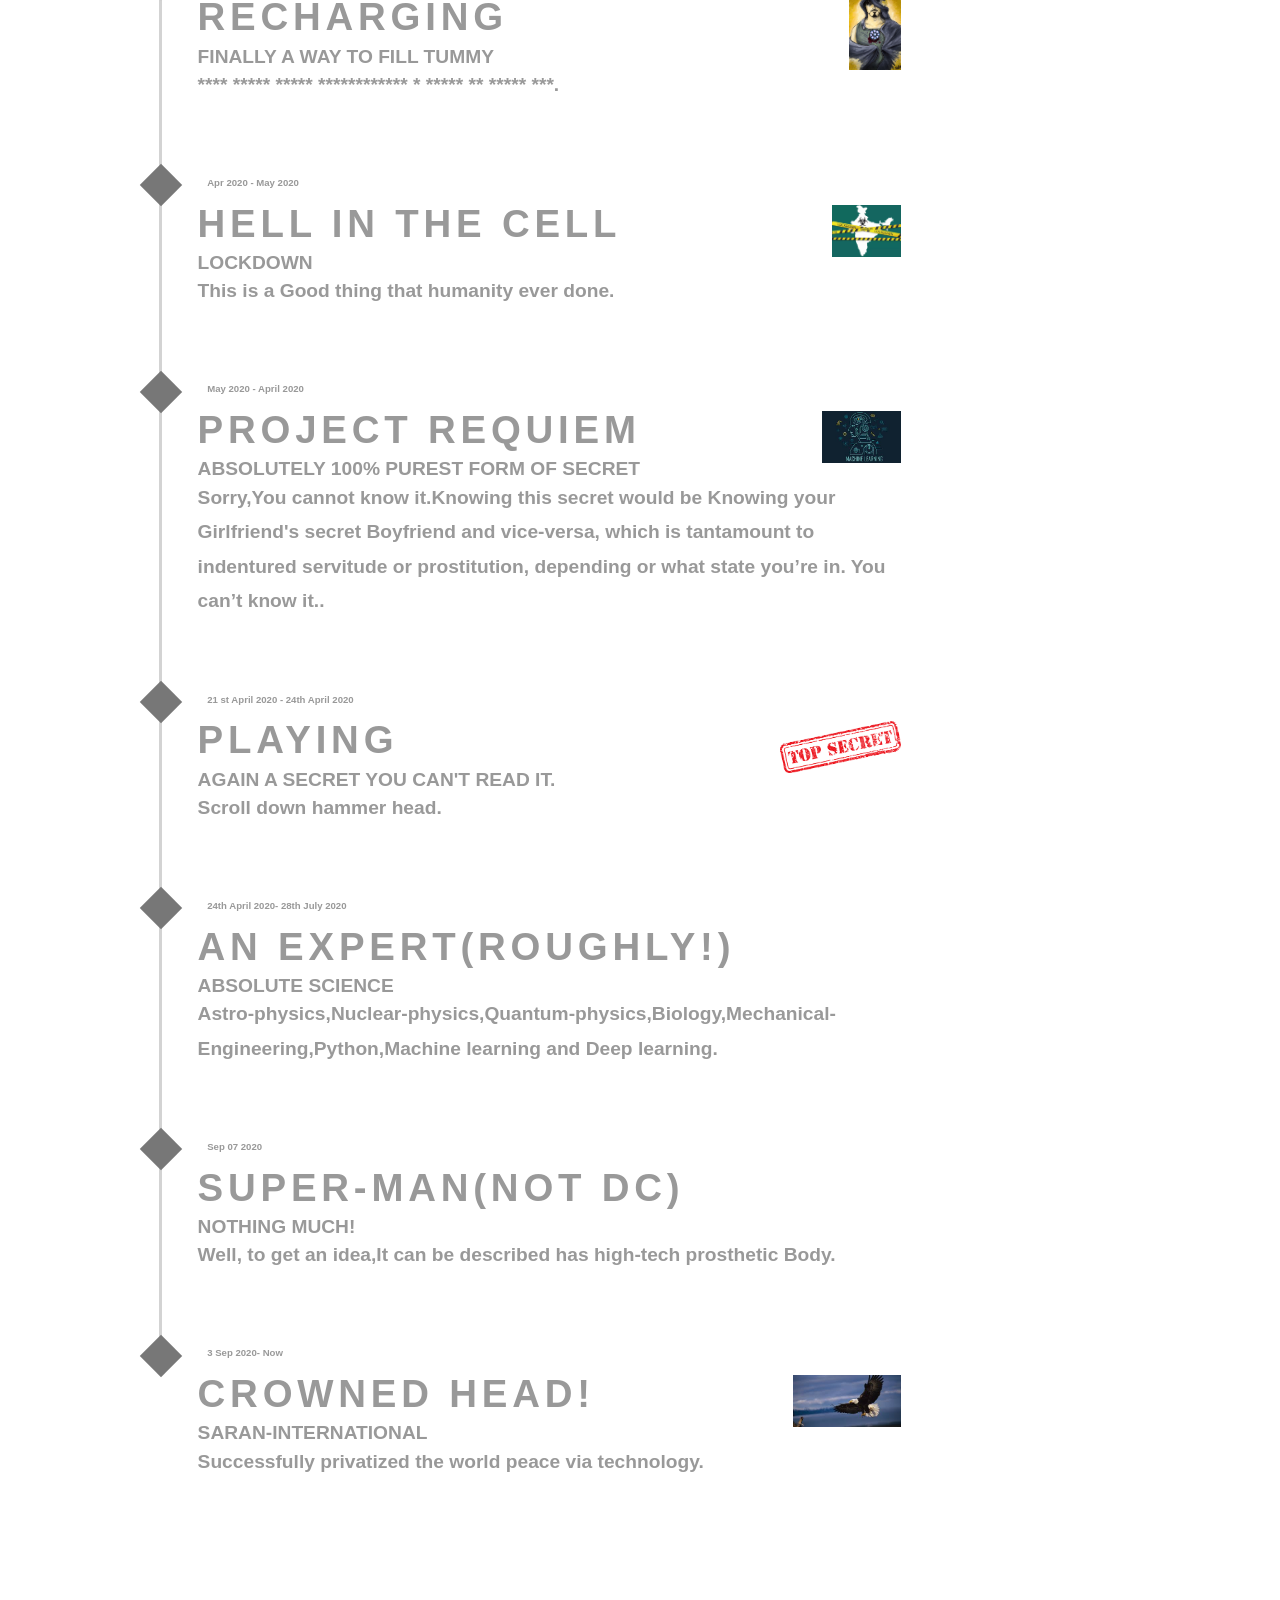
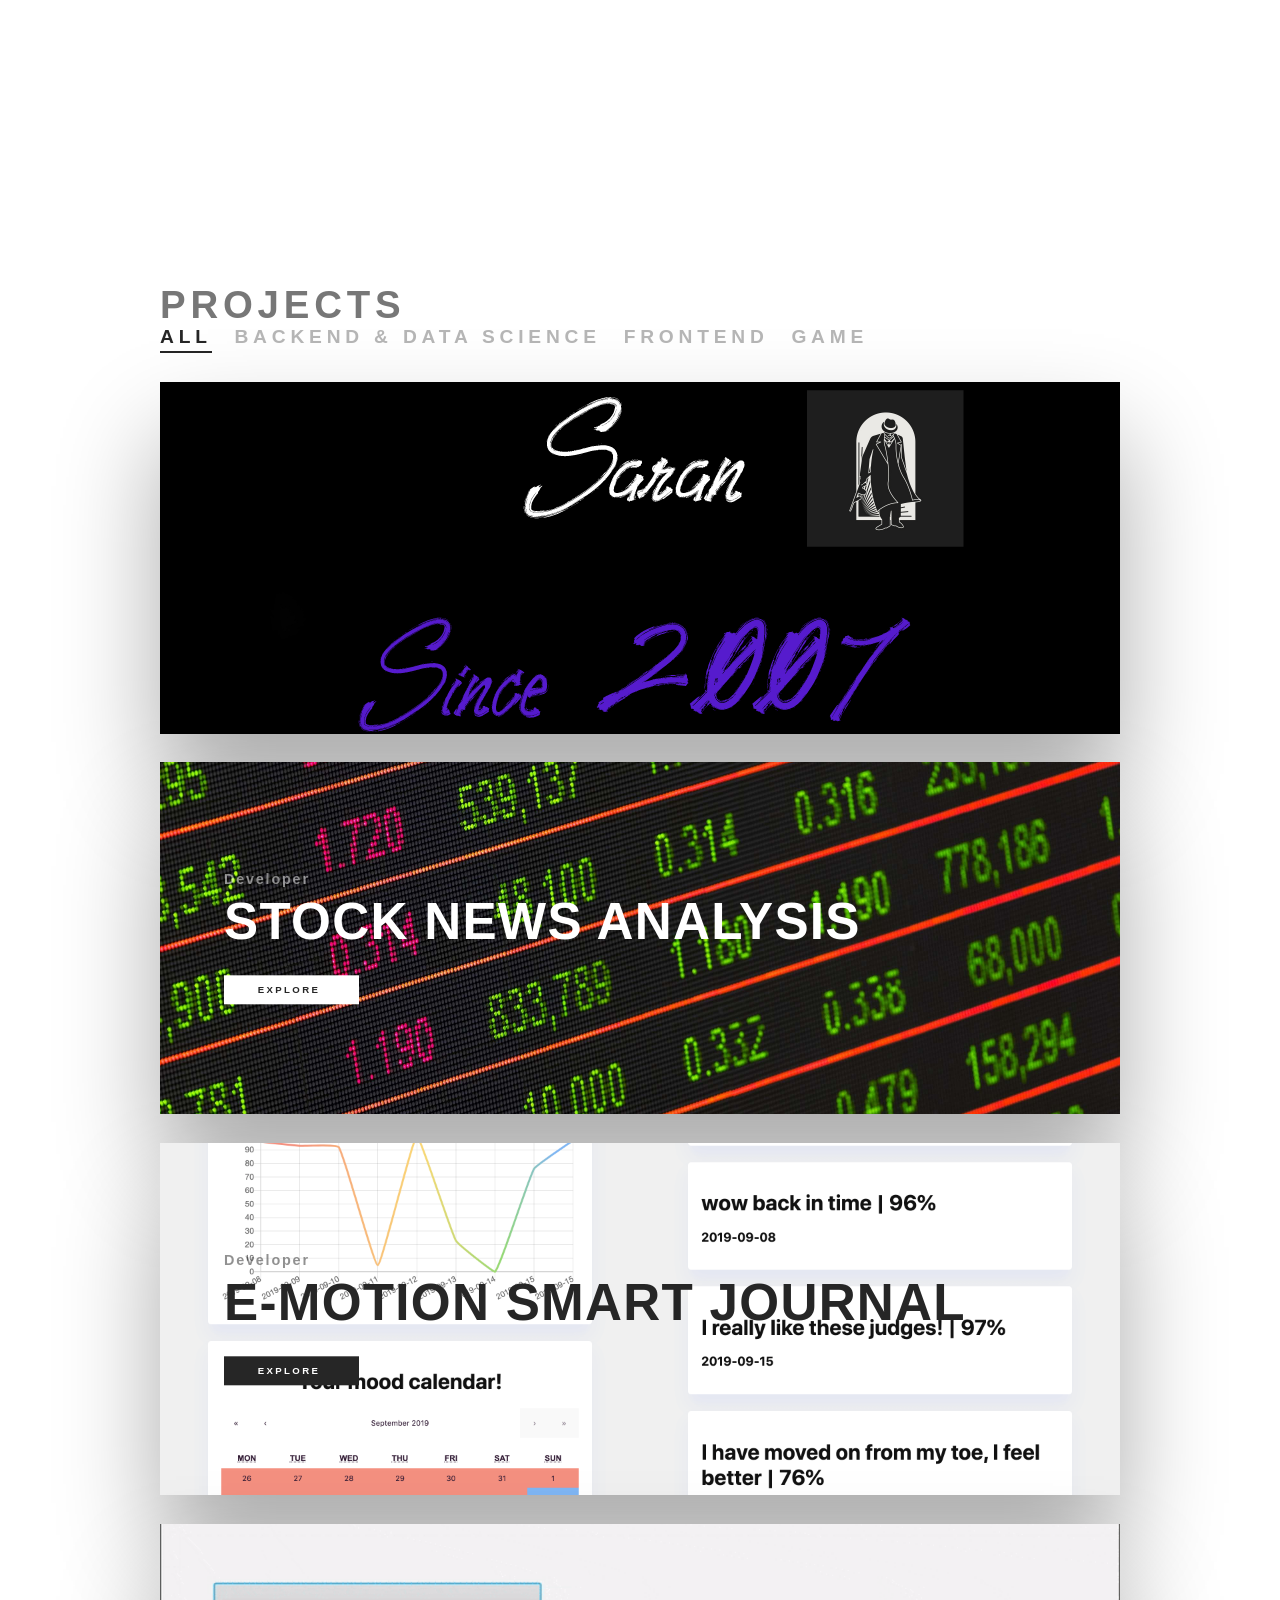
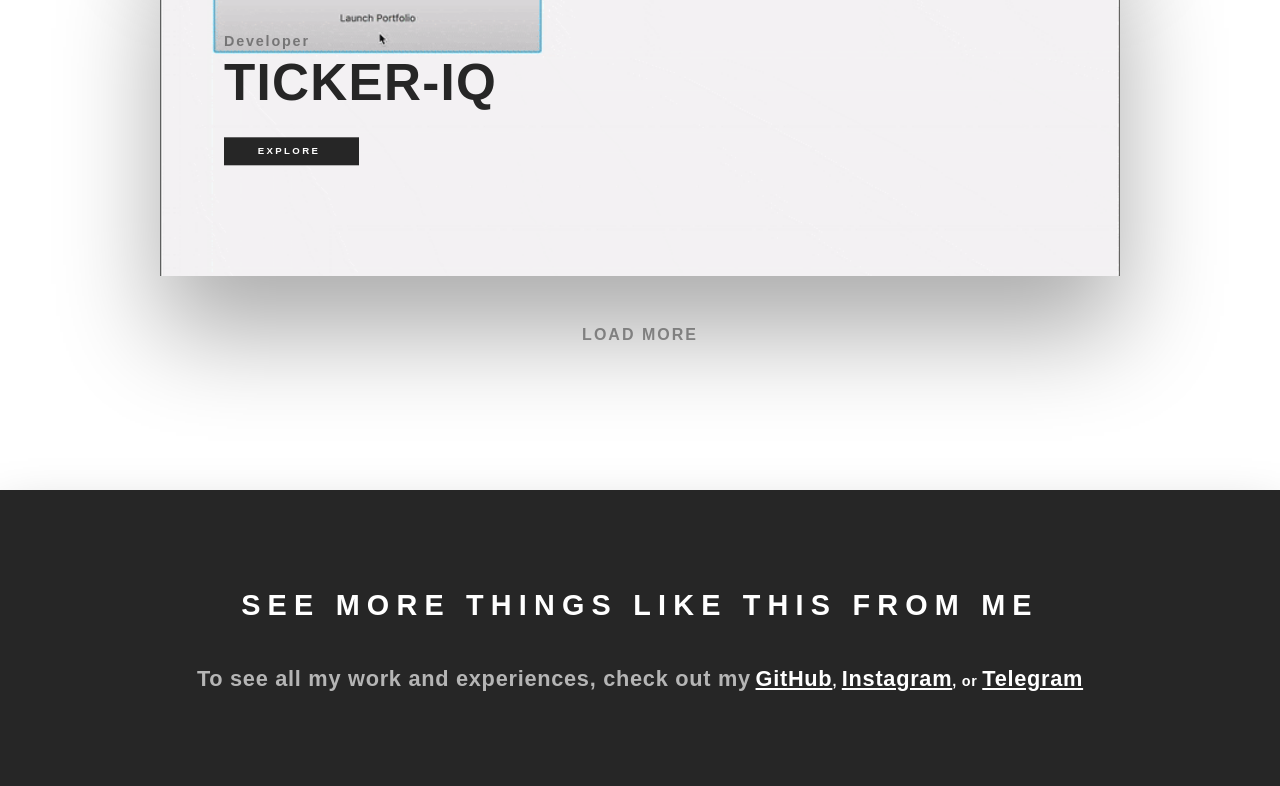
==== commit ade5109d: "Removed you from me" ====
--- a/index.html
+++ b/index.html
@@ -15,14 +15,14 @@
         gtag('config', 'UA-133286804-1');
     </script>
     <meta charset="UTF-8">
-    <title>Saran-Gangster</title>
+    <title>Saran</title>
     <link rel="apple-touch-icon" sizes="180x180" href="res/favicon/apple-touch-icon.png">
     <link rel="icon" type="image/png" sizes="32x32" href="res/favicon/favicon-32x32.png">
     <link rel="icon" type="image/png" sizes="16x16" href="res/favicon/favicon-16x16.png">
     <link rel="manifest" href="res/favicon/site.webmanifest">
     <!-- Open Graph data -->
     <meta property="og:title" content="Saran-Gangster"/>
-    <meta property="og:description" content="I am basically a philanthropist!"/>
+    <meta property="og:description" content="if you are triangle you would be acute"/>
     <meta property="og:url" content="saran-gangster.github.io"/>
     <meta property="og:image" content="res/preview.png"/>
     <link rel="stylesheet" href="main.css">
@@ -41,9 +41,9 @@
 <section class="intro" id="intro">
     <div class="container vertical-center">
         <h1>I am</h1>
-        <h1>Saran Gangster</h1>
+        <h1>Saran</h1>
         <h1>
-            A Genius!
+            Mr.Kenny Saran James bond
         </h1>
     </div>
 </section>
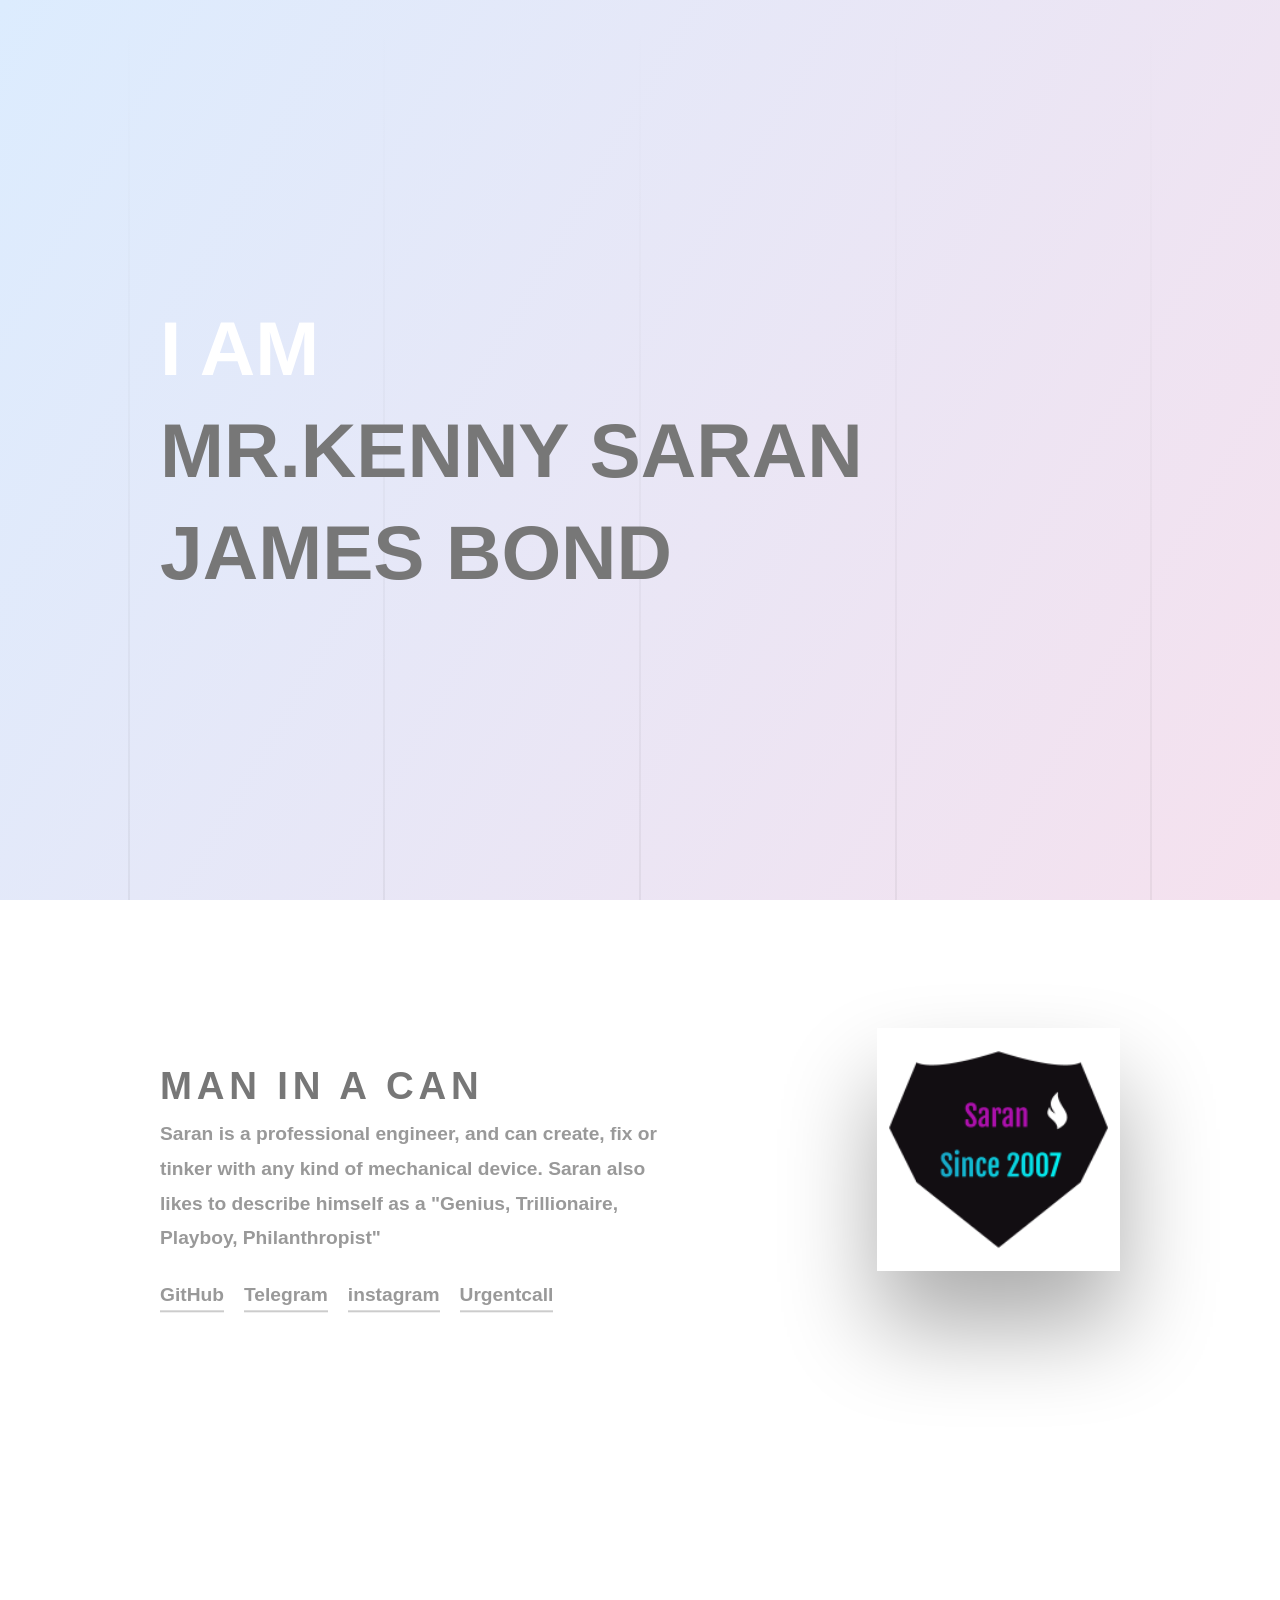
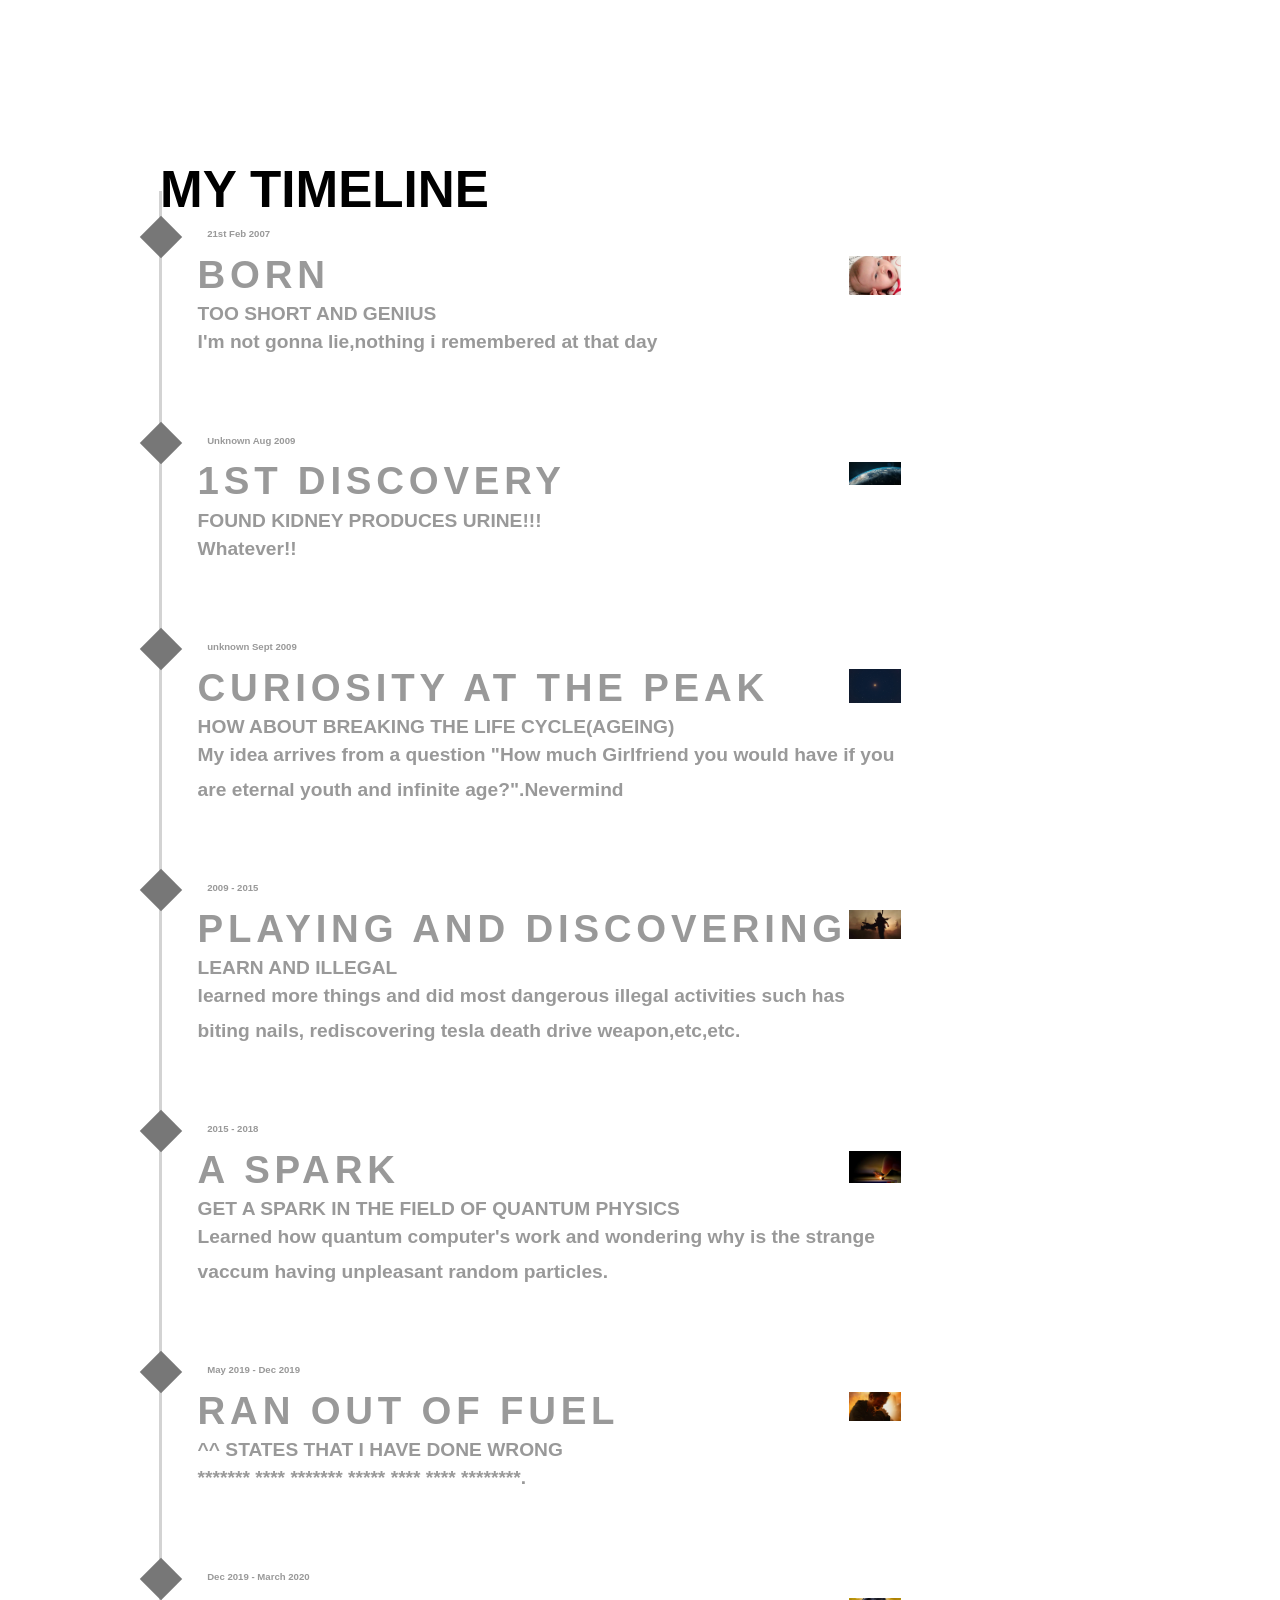
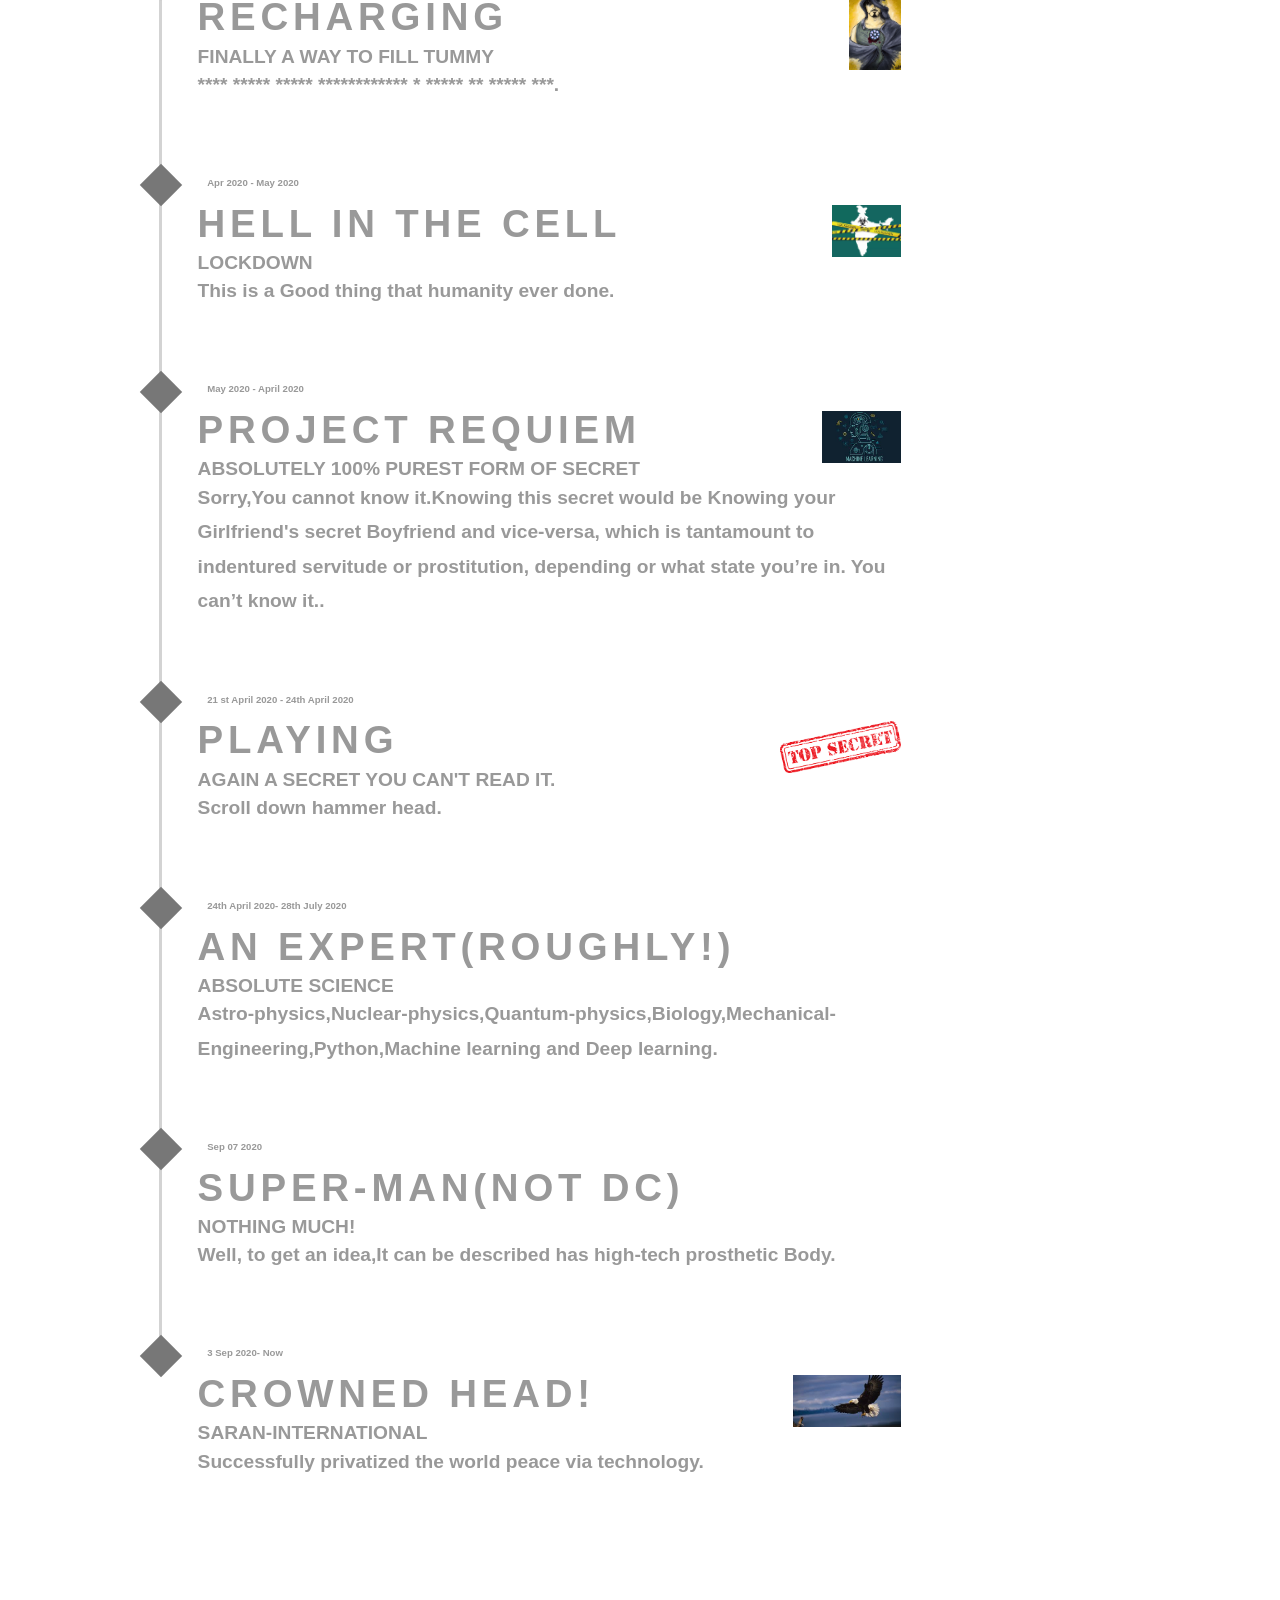
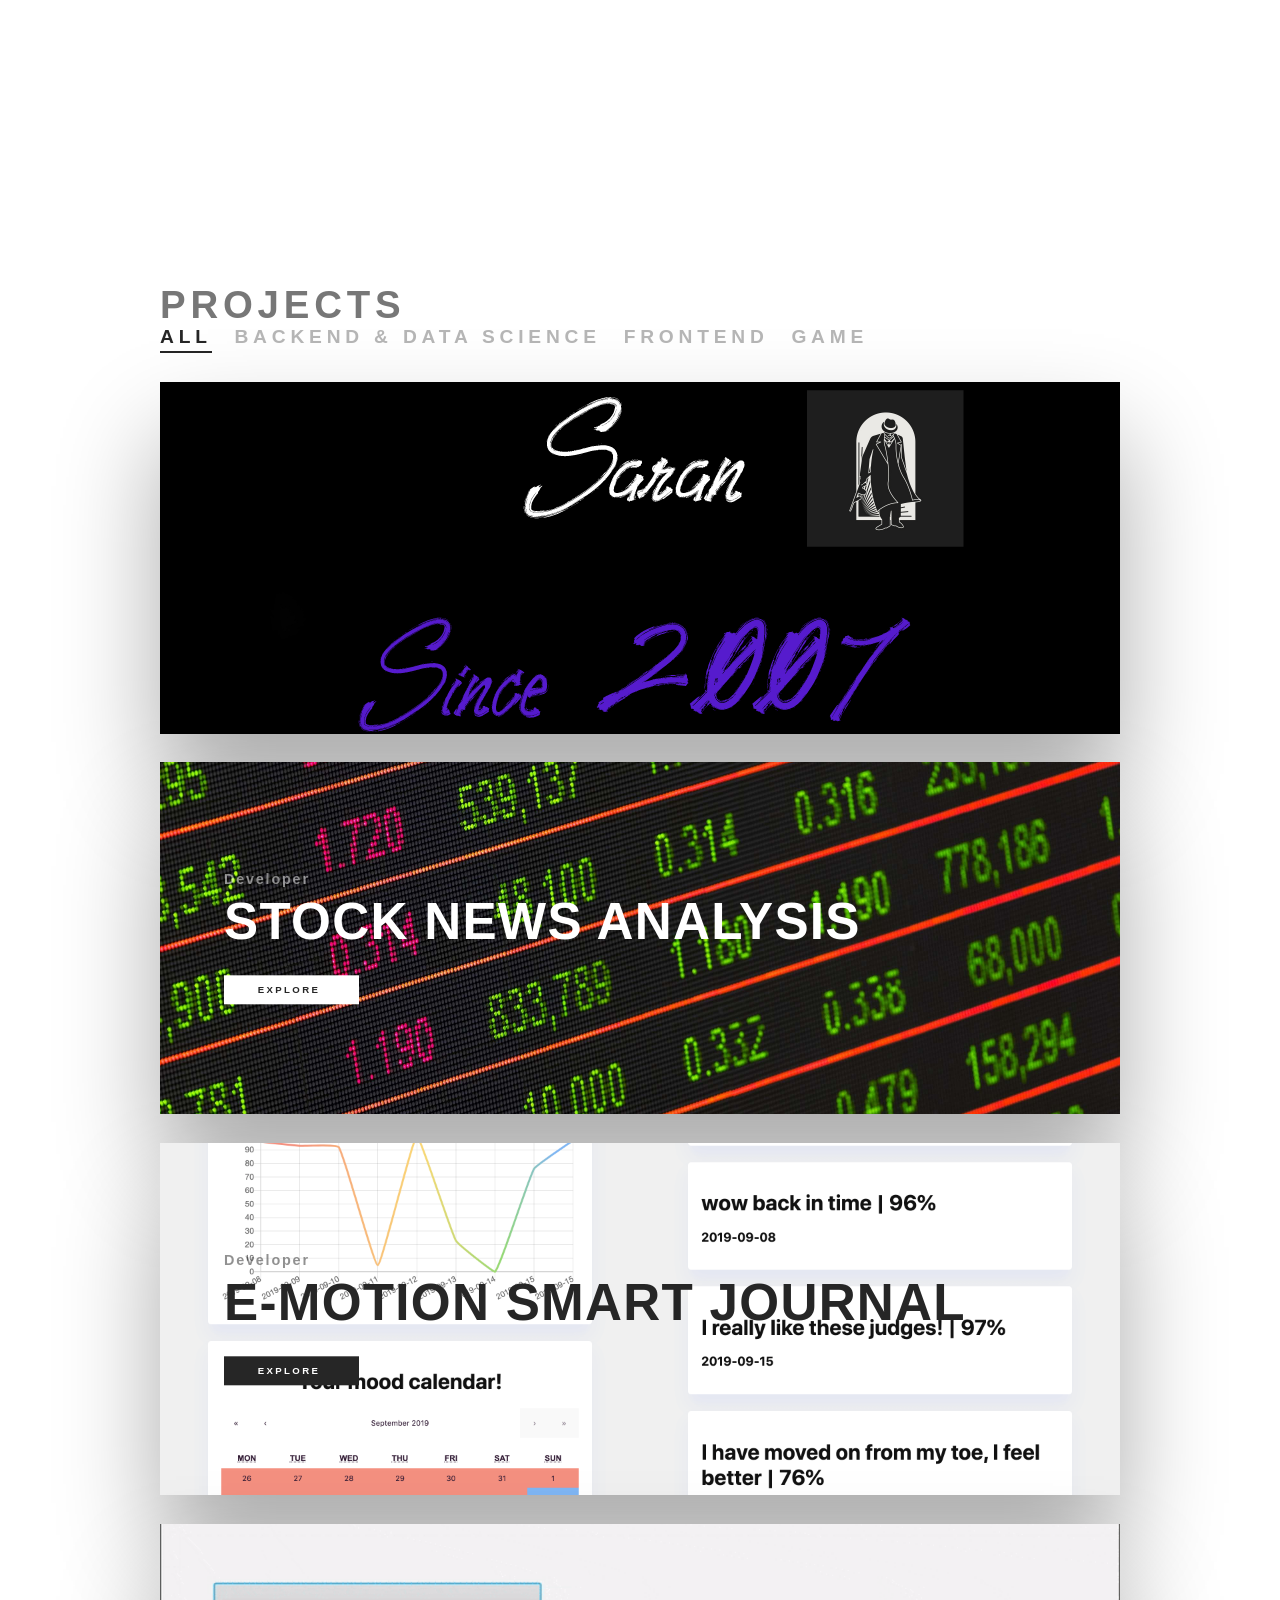
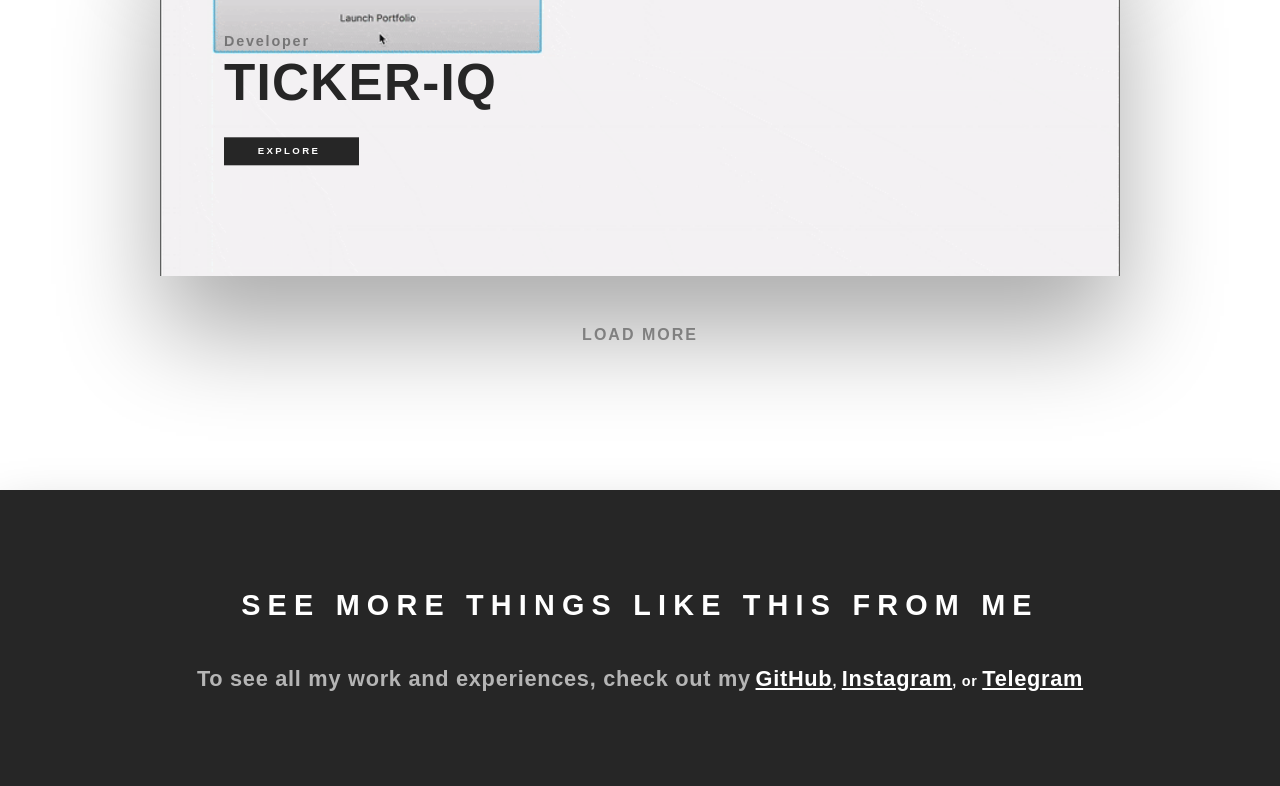
==== commit c718ce62: "Update index.html" ====
--- a/index.html
+++ b/index.html
@@ -41,7 +41,6 @@
 <section class="intro" id="intro">
     <div class="container vertical-center">
         <h1>I am</h1>
-        <h1>Saran</h1>
         <h1>
             Mr.Kenny Saran James bond
         </h1>
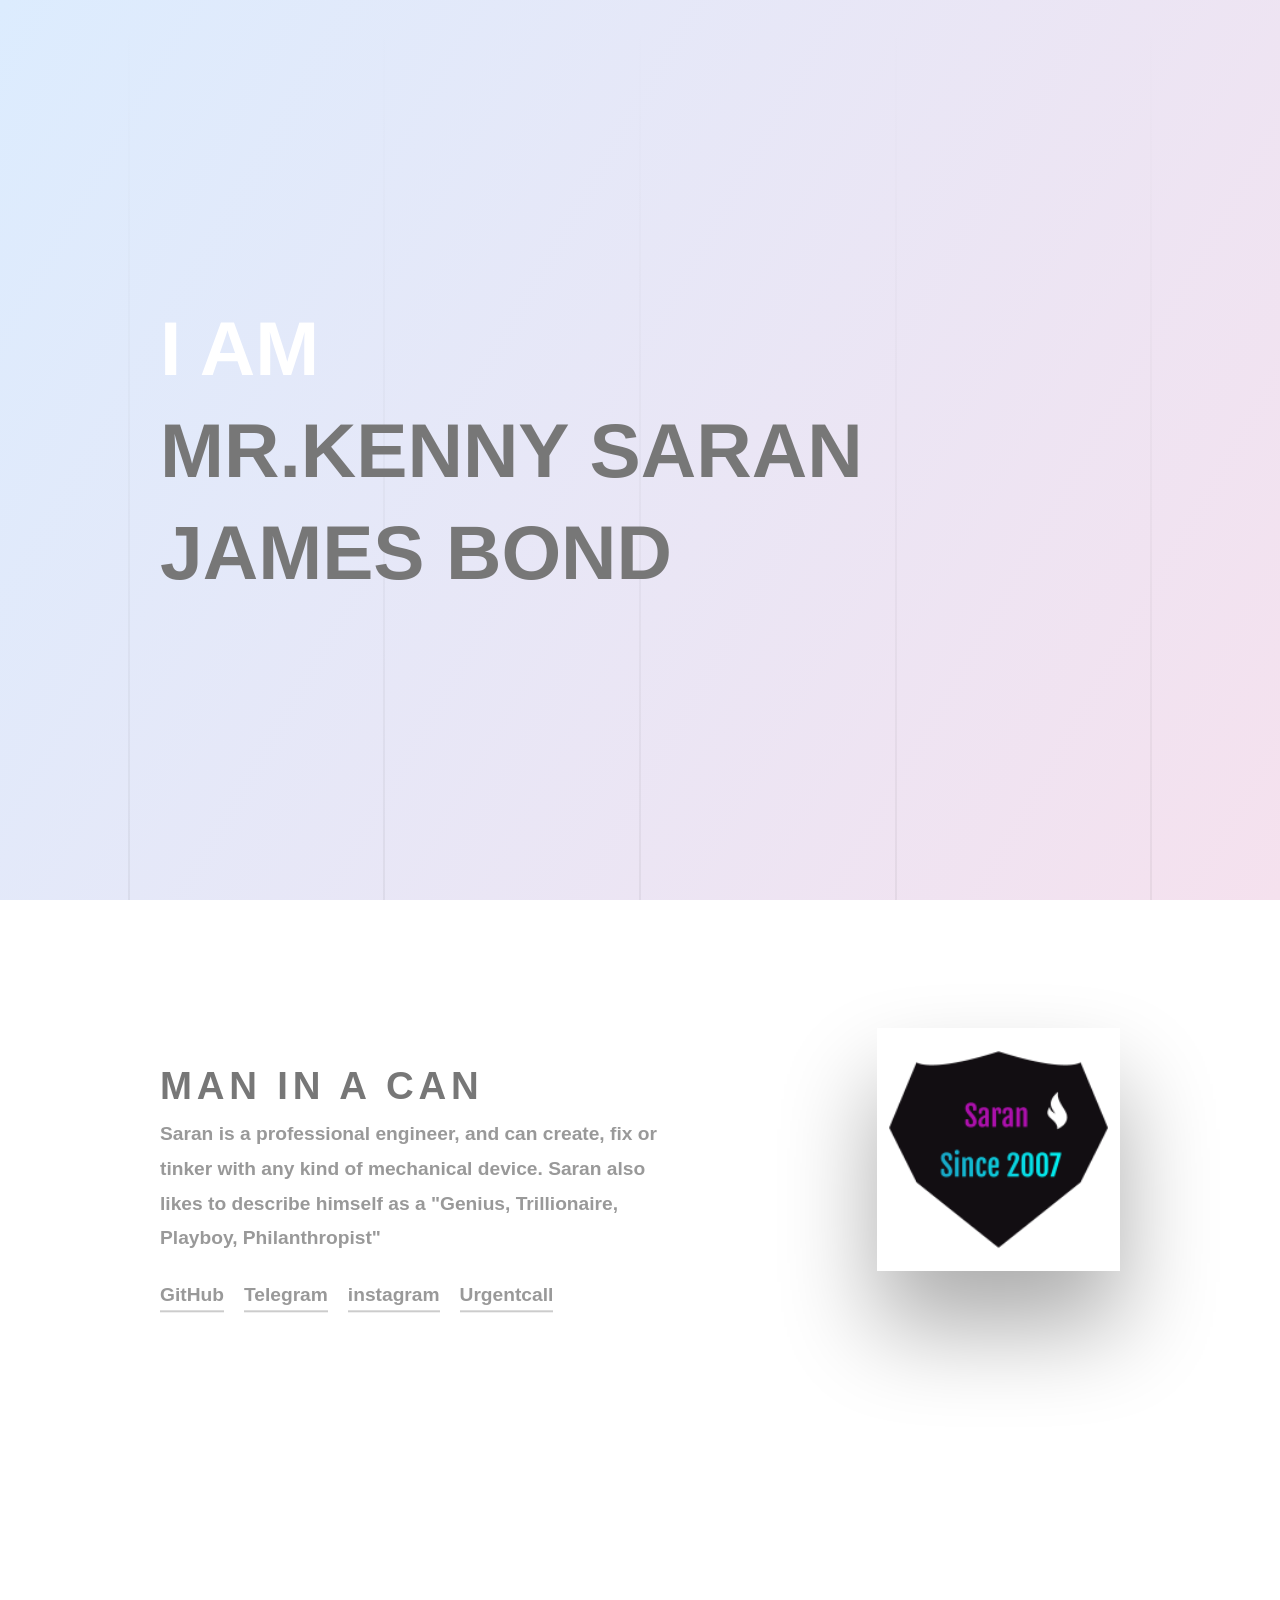
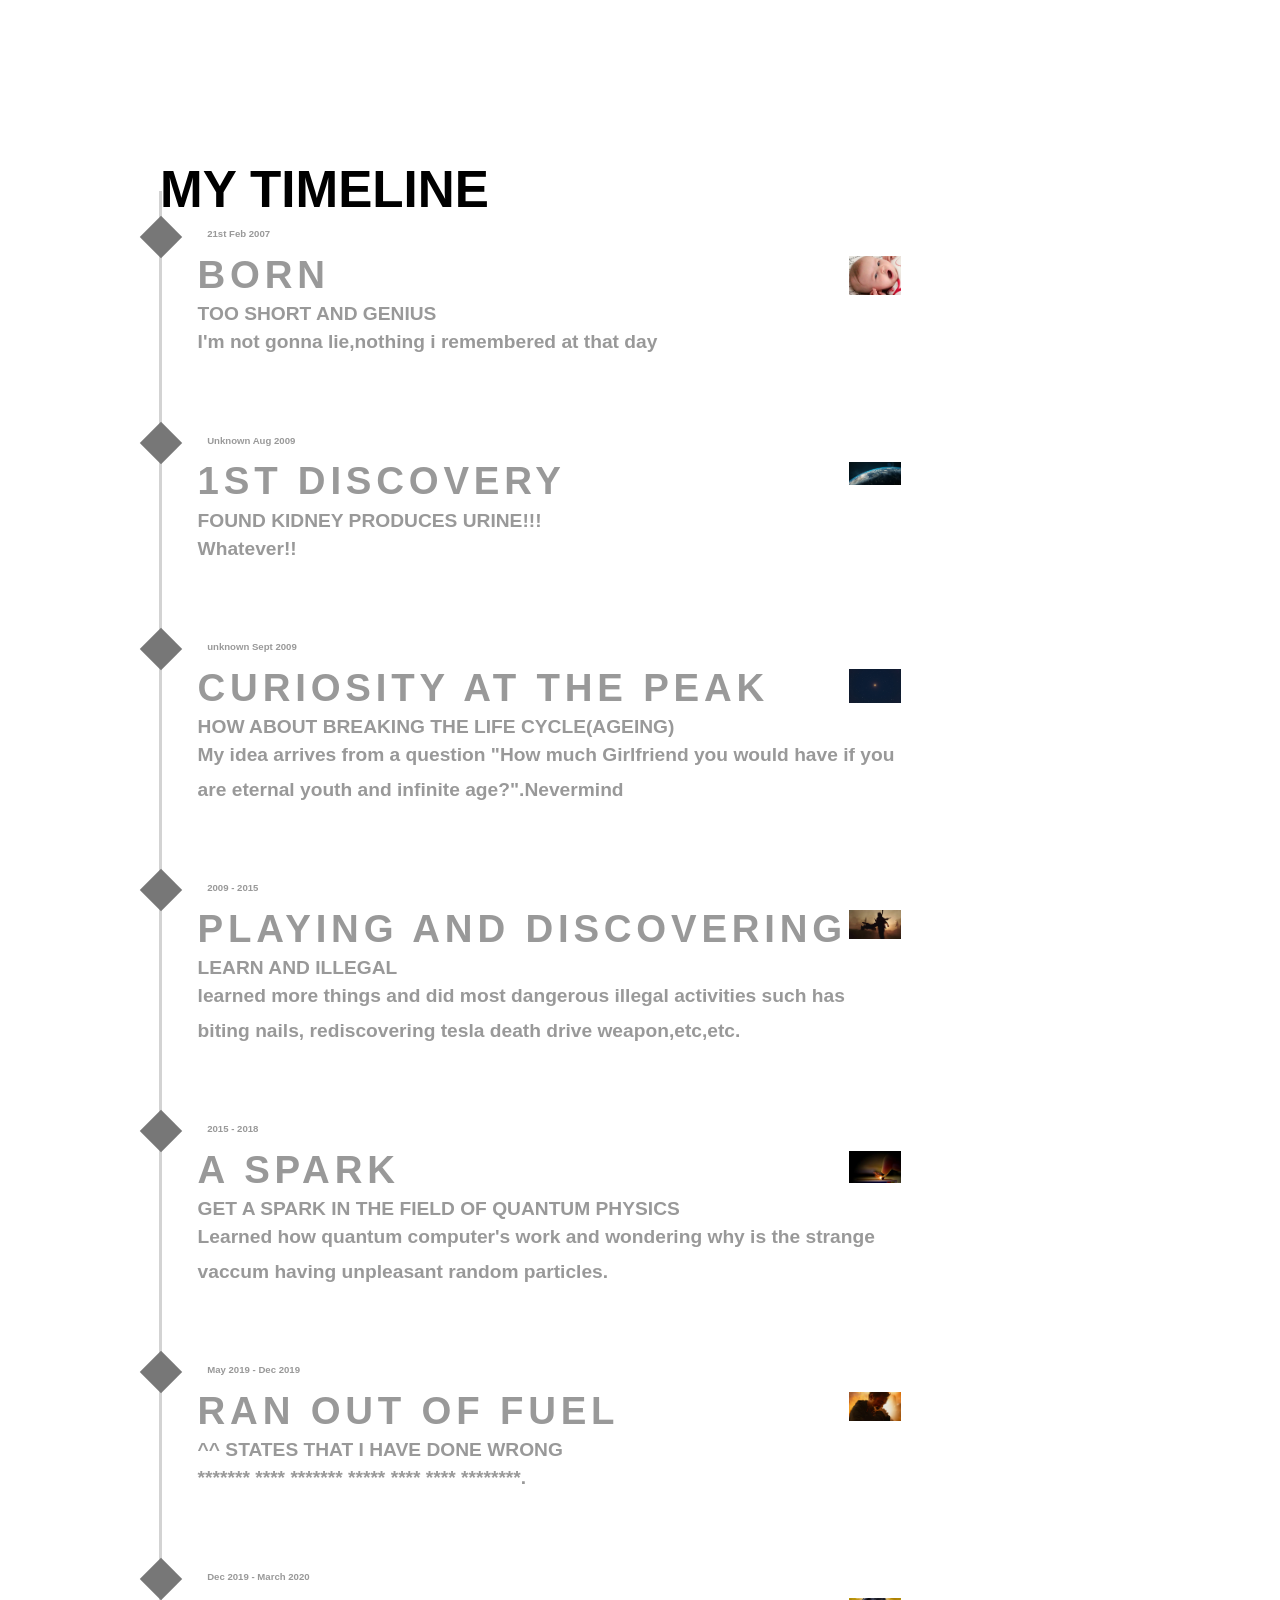
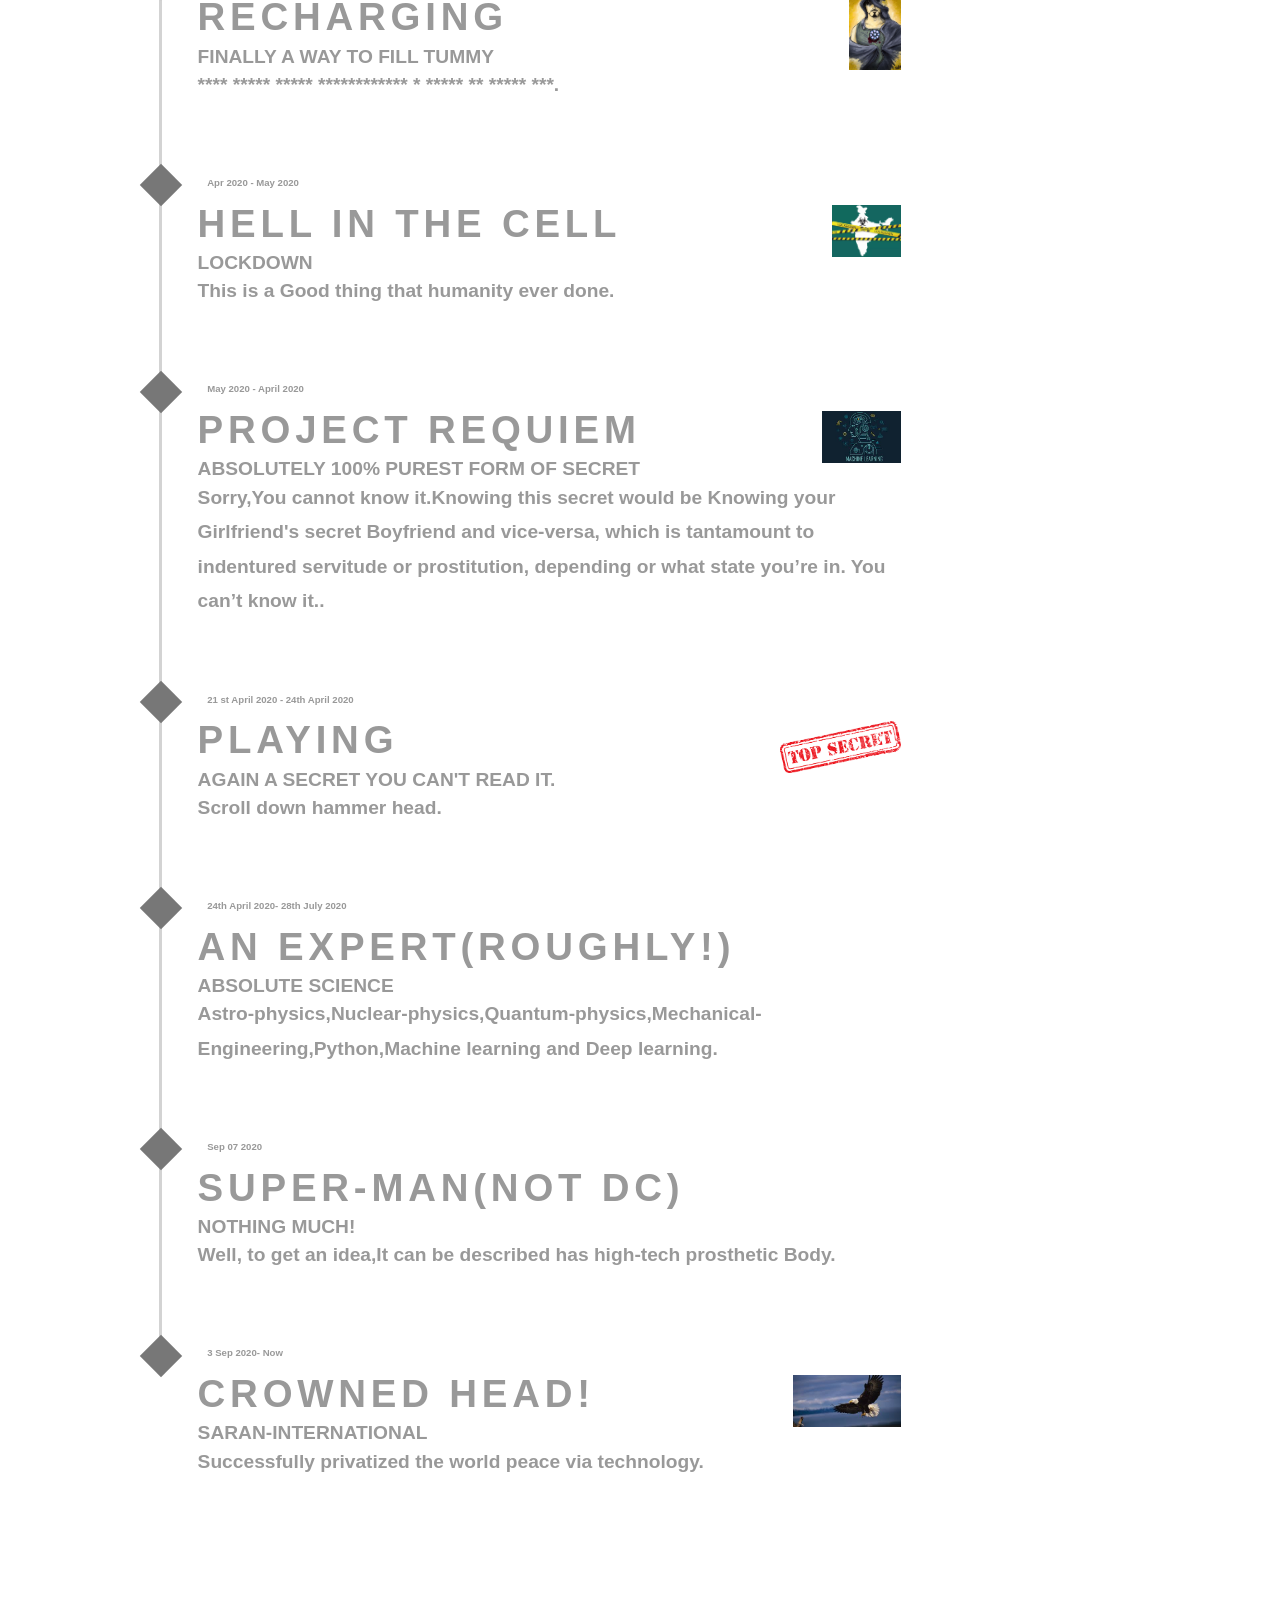
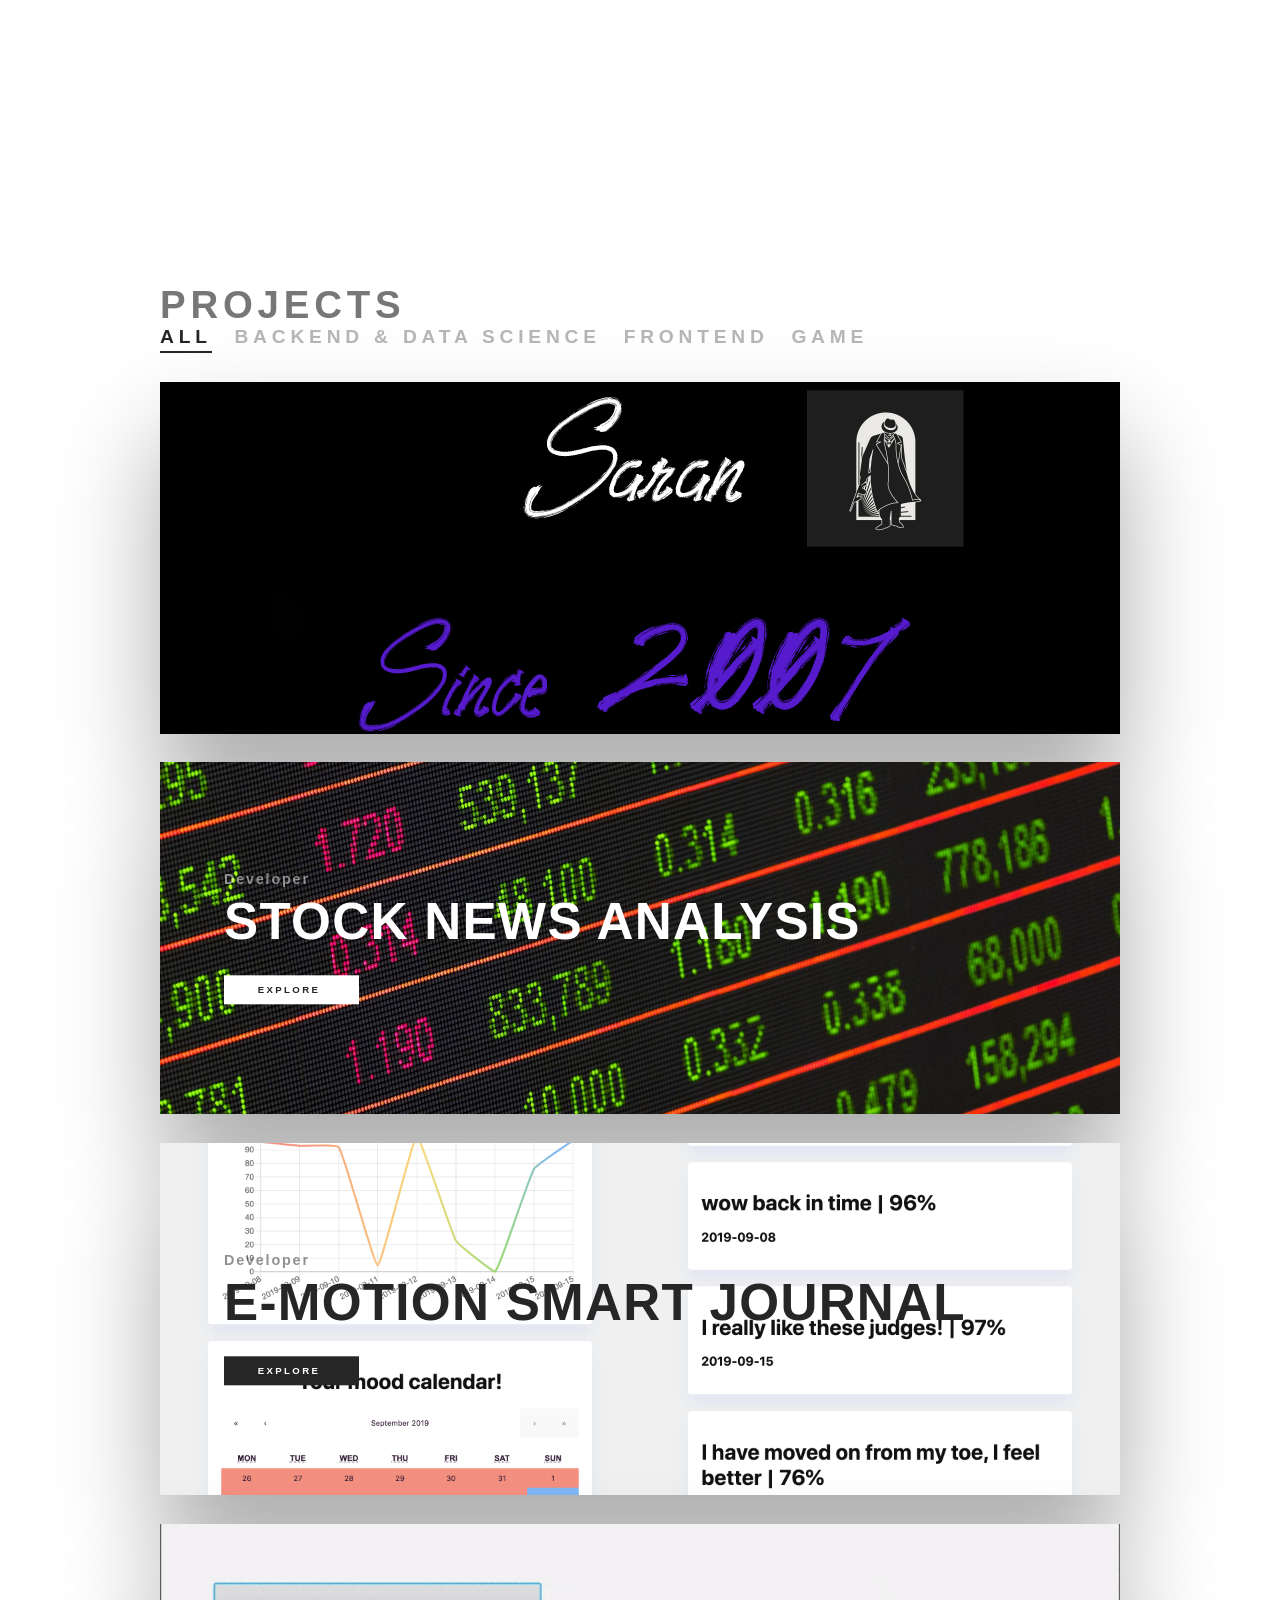
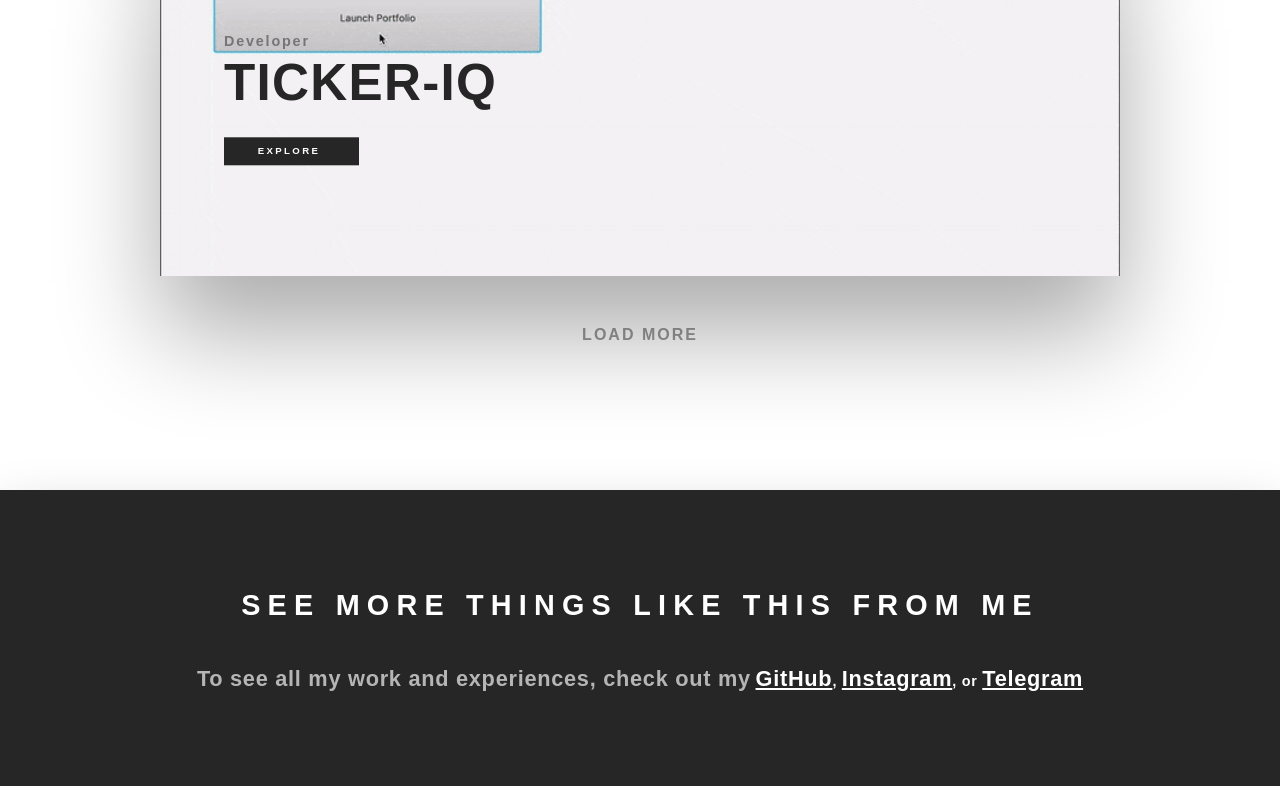
==== commit cae07e03: "Remove Mr.you from Mr.me" ====
--- a/index.html
+++ b/index.html
@@ -220,7 +220,7 @@
                         <img style="height:52px; width:auto; float:right" src="https://www.biography.com/.image/t_share/MTY2Njc5MTIyNzY2OTk2NTM1/nikola_tesla_napoleon-sarony-public-domain-via-wikimedia-commons.jpg" alt="">
                         <h2 style="margin-bottom: 10px">An expert(roughly!)</h2>
                         <h3 style="margin-bottom: -10px">Absolute Science</h3>
-                        <p>Astro-physics,Nuclear-physics,Quantum-physics,Biology,Mechanical-Engineering,Python,Machine learning and Deep learning.</p>
+                        <p>Astro-physics,Nuclear-physics,Quantum-physics,Mechanical-Engineering,Python,Machine learning and Deep learning.</p>
 <!--                        <p> Figma, PhotoShop, AutoSketch</p>-->
                     </div>
                 </div>
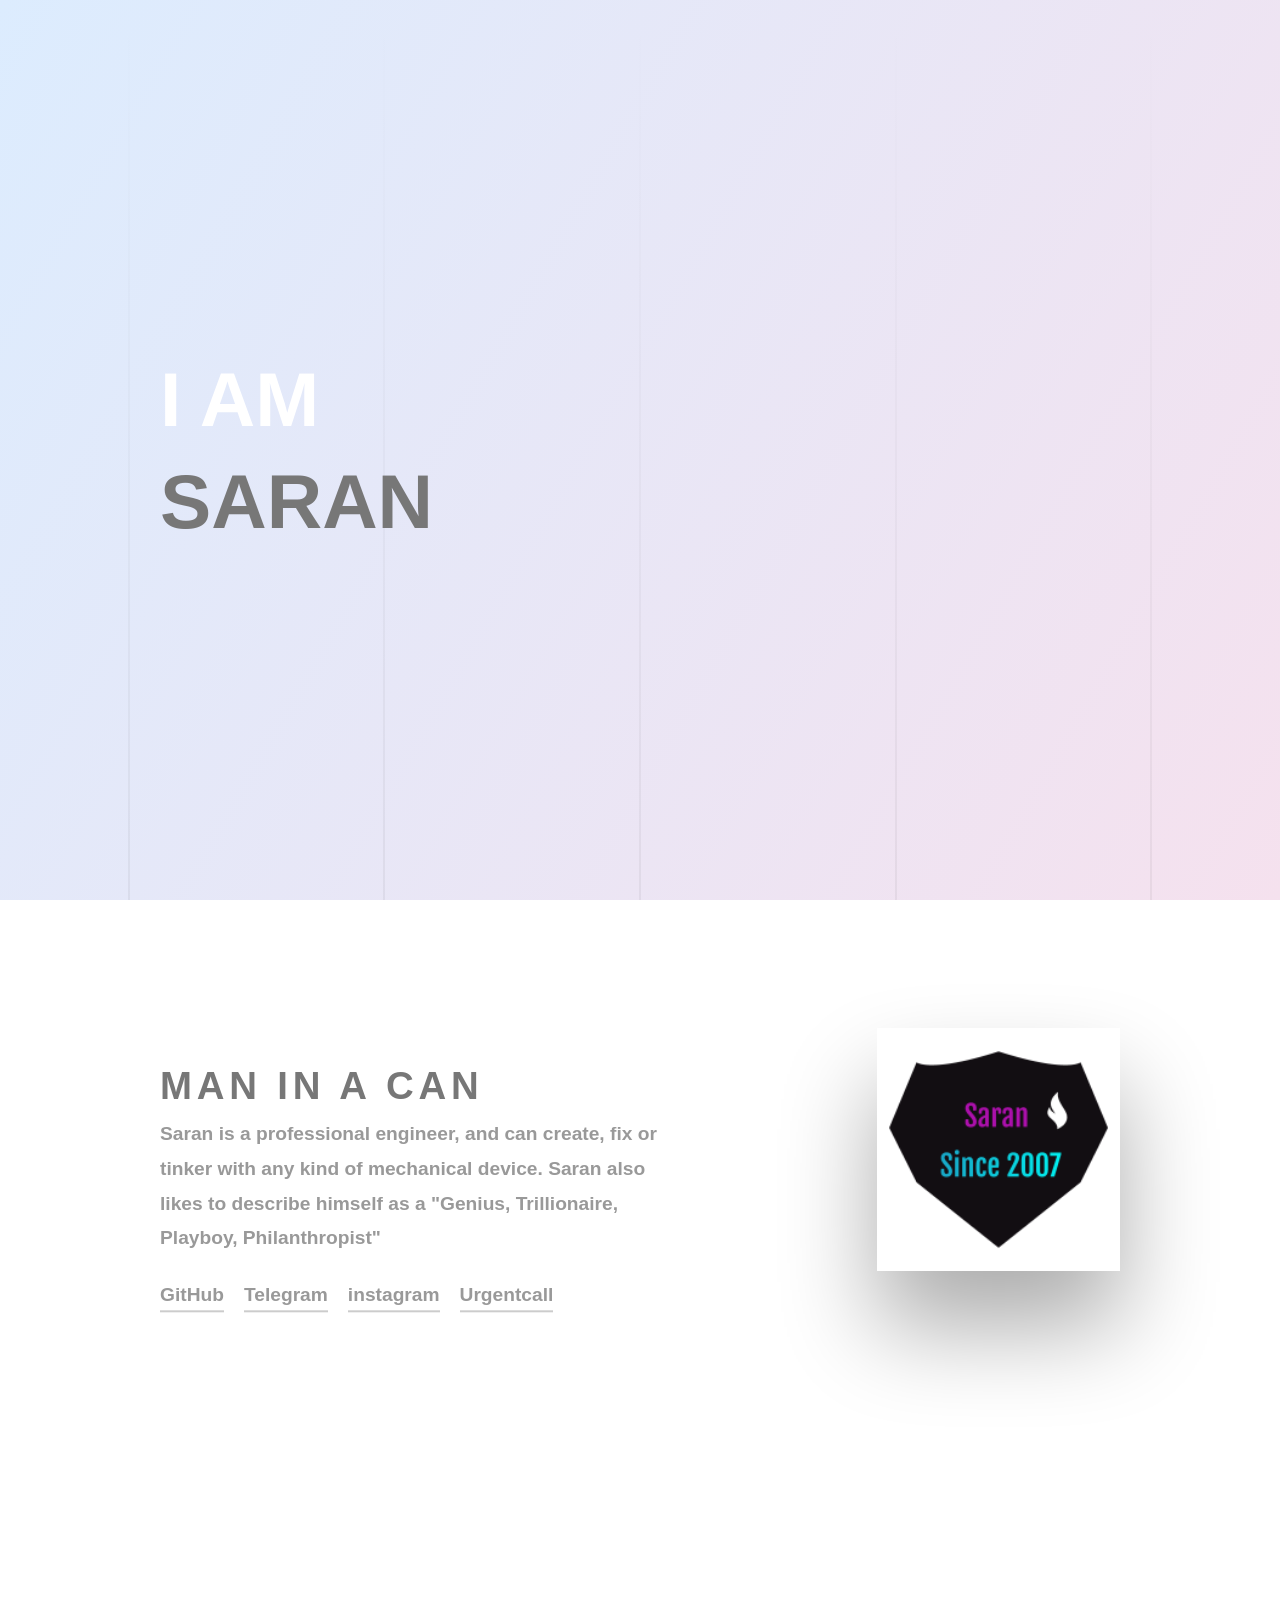
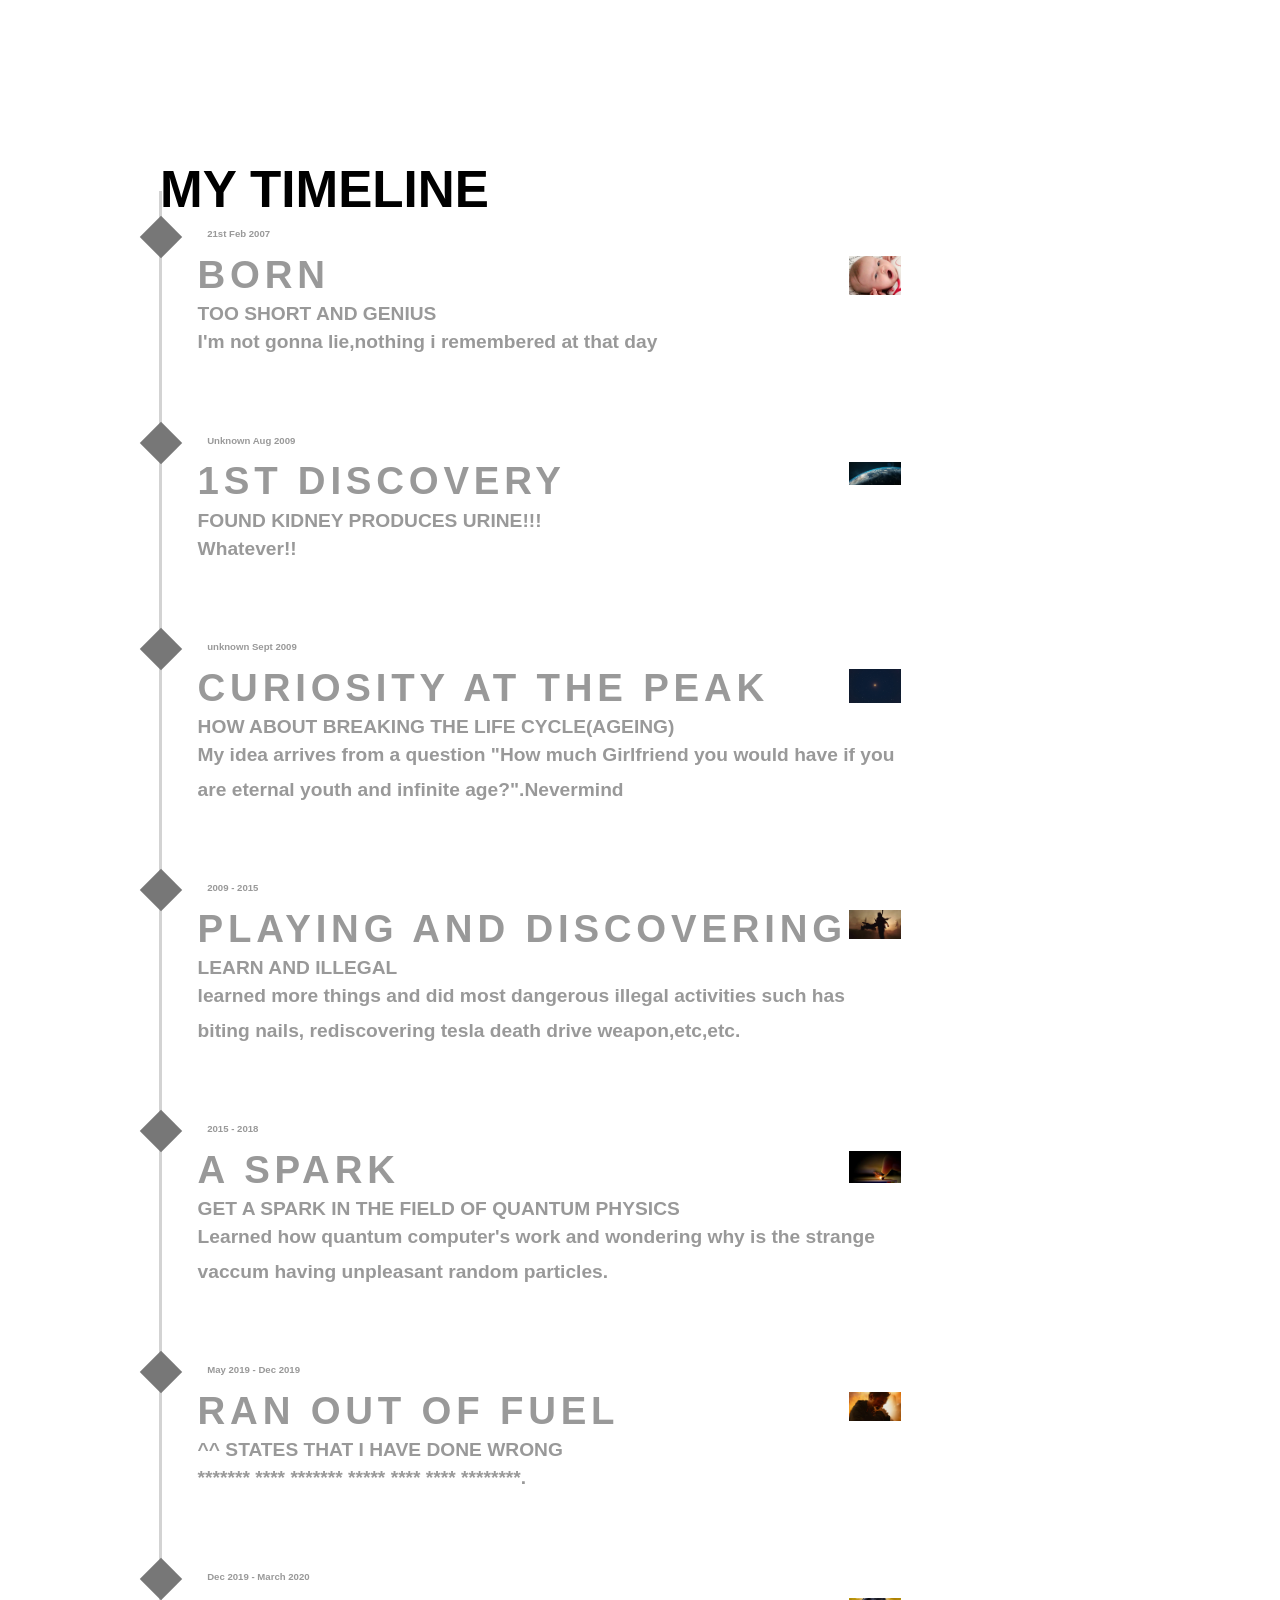
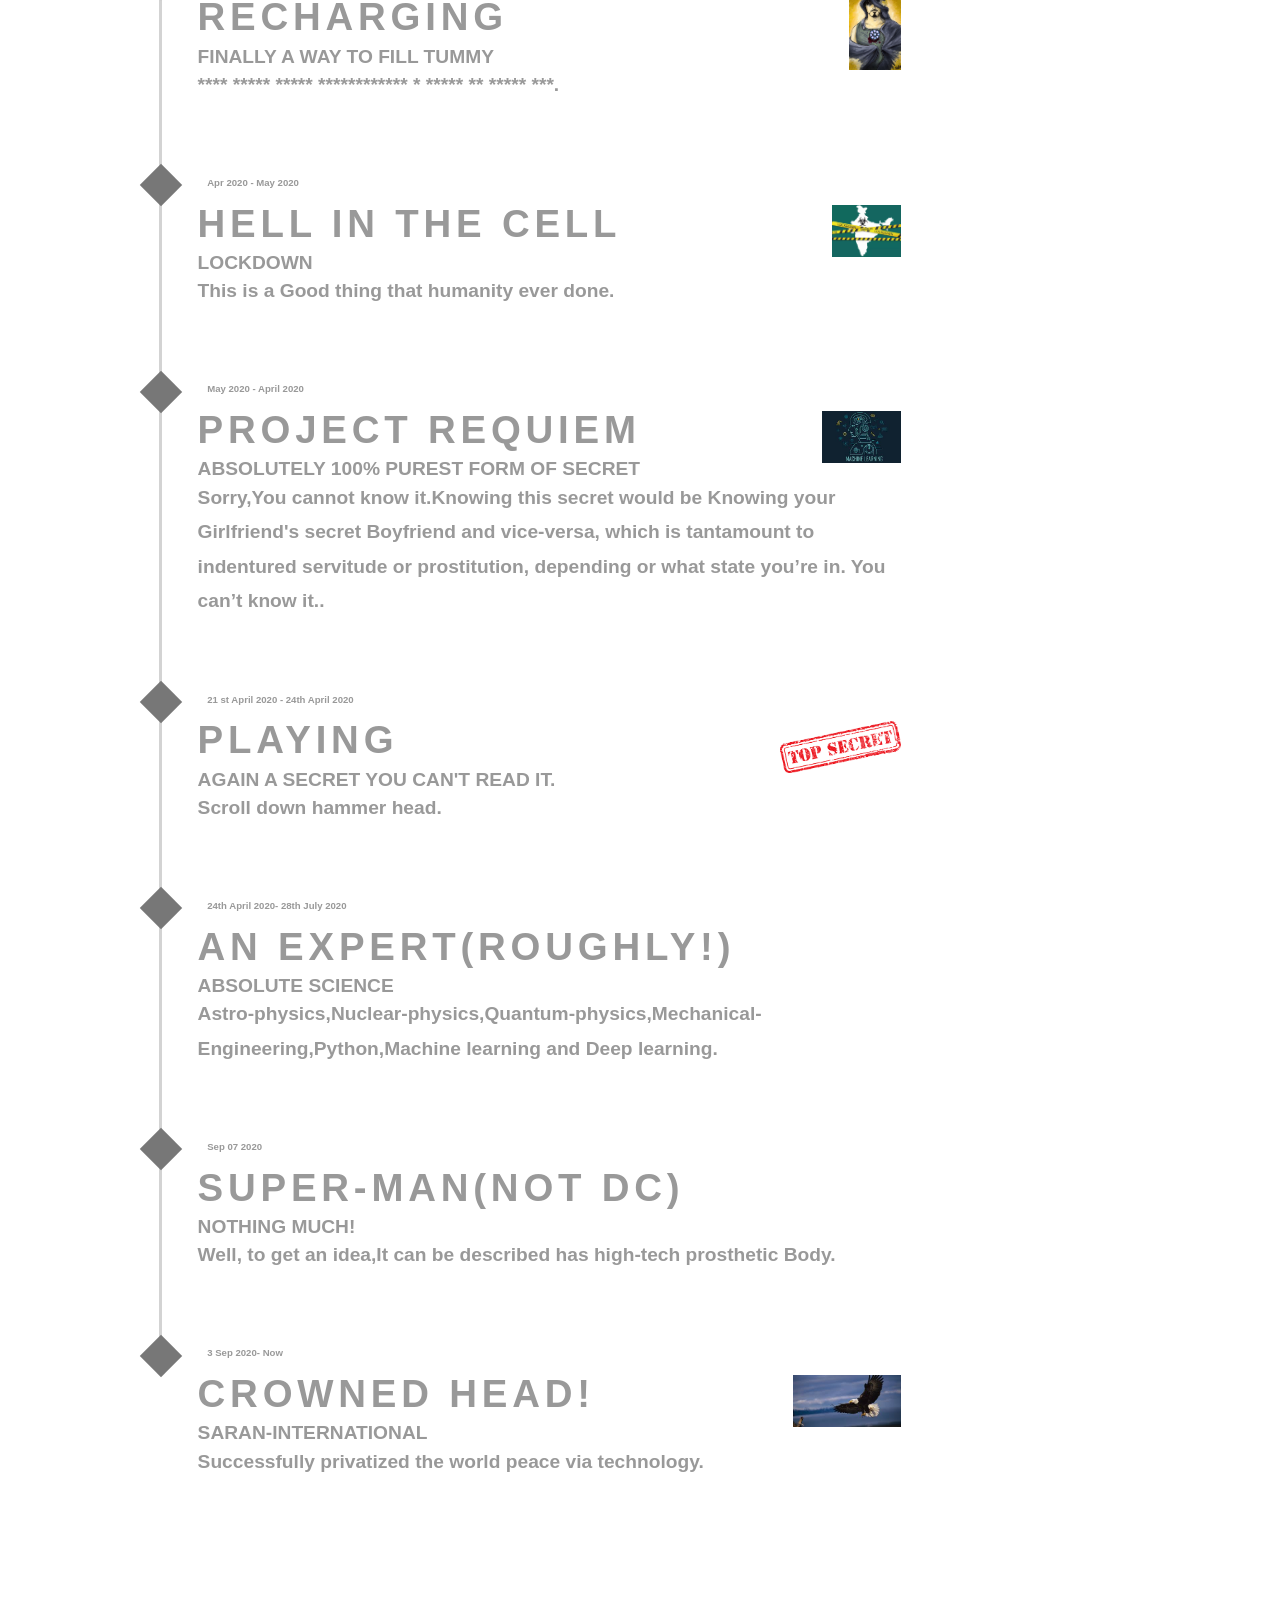
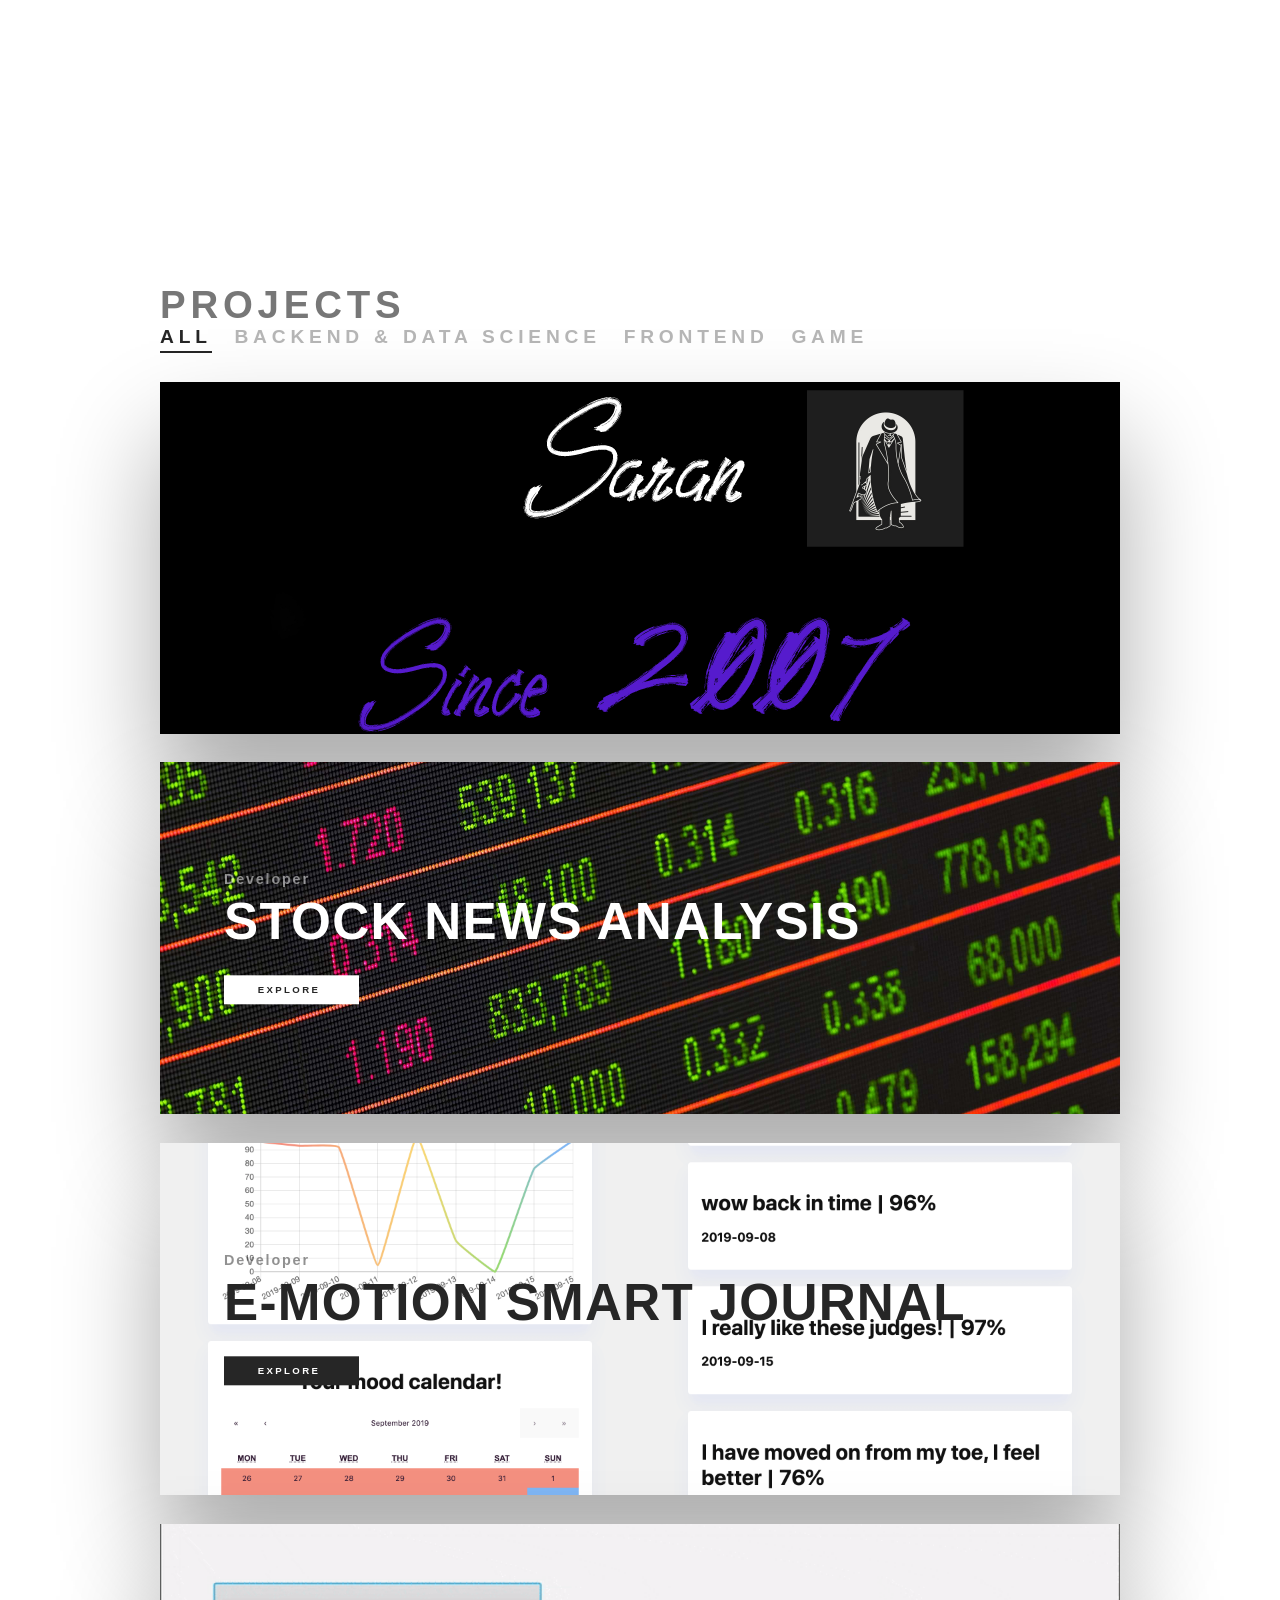
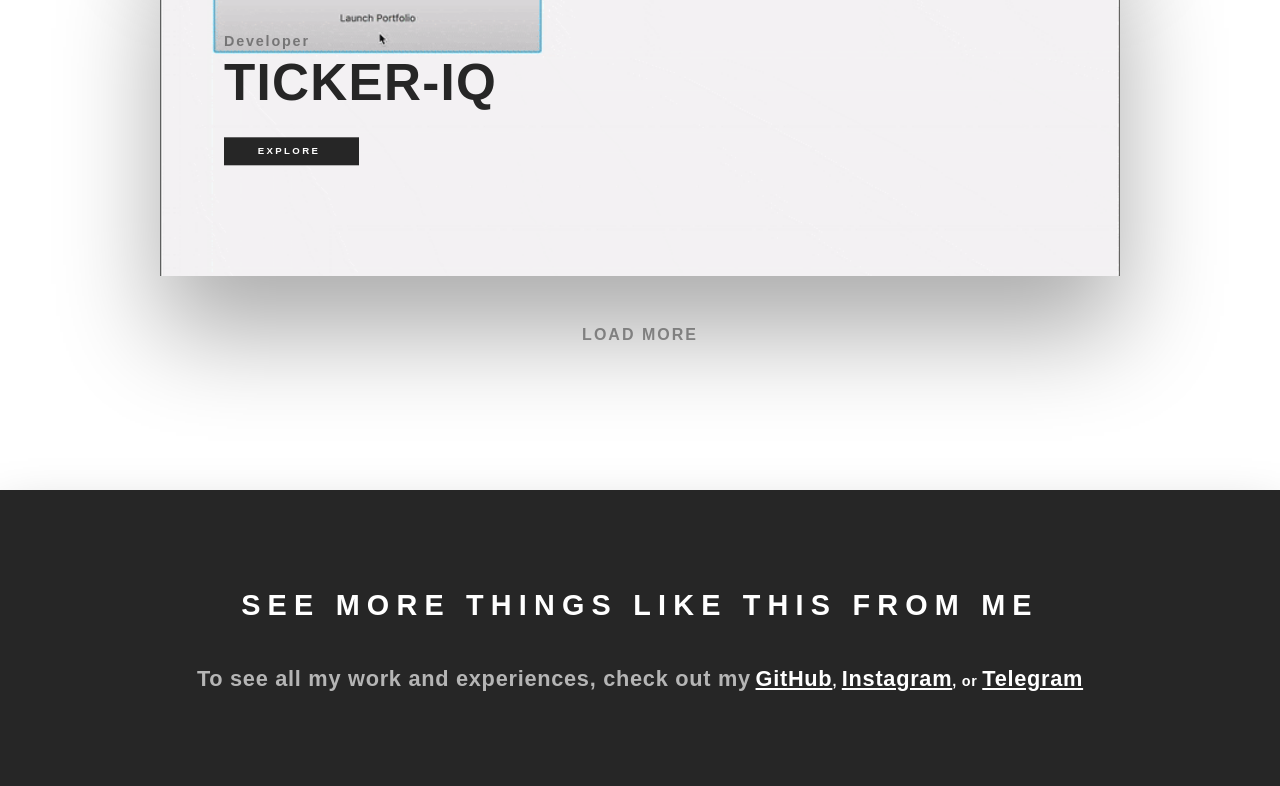
==== commit 960f1fc2: "Update index.html" ====
--- a/index.html
+++ b/index.html
@@ -42,7 +42,7 @@
     <div class="container vertical-center">
         <h1>I am</h1>
         <h1>
-            Mr.Kenny Saran James bond
+            Saran
         </h1>
     </div>
 </section>
